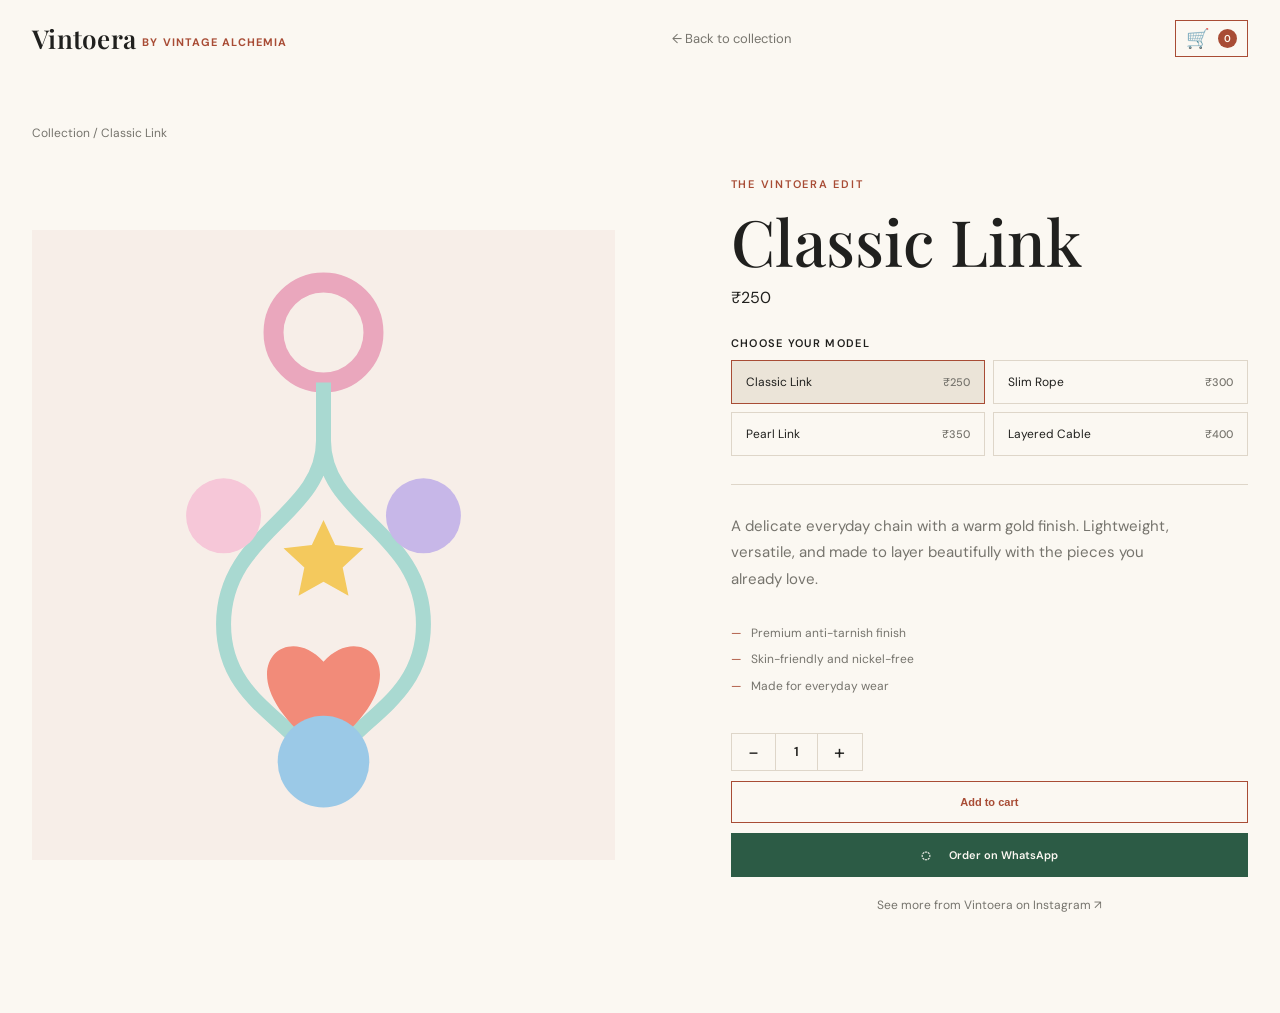
==== index.html @ 716dd0c2 "Create homepage" ====
<!DOCTYPE html>
<html lang="en">
<head>
	<meta charset="UTF-8">
	<meta name="viewport" content="width=device-width, initial-scale=1.0">
	<title>Vintoera | Product</title>
	<link rel="preconnect" href="https://fonts.googleapis.com">
	<link rel="preconnect" href="https://fonts.gstatic.com" crossorigin>
	<link href="https://fonts.googleapis.com/css2?family=DM+Sans:wght@400;500;600&family=Playfair+Display:wght@500;600&display=swap" rel="stylesheet">
	<link rel="stylesheet" href="style.css">
</head>
<body>
	<header class="site-header">
		<a class="brand" href="index.html" aria-label="Vintoera by Vintage Alchemia home">Vintoera <span>by Vintage Alchemia</span></a>
		<a class="back-link" href="index.html"><span aria-hidden="true">←</span> Back to collection</a>
		<button class="cart-button" id="product-cart-count" type="button" aria-label="Shopping cart" onclick="window.location.href='checkout.html'"><span class="cart-icon" aria-hidden="true">🛒</span><span class="cart-badge">0</span></button>
	</header>
	<main class="detail-page">
		<a class="breadcrumb" href="index.html">Collection / <span id="crumb-name">Anti-Tarnish Chain</span></a>
		<section class="product-detail">
			<div class="detail-image"><img id="product-image" src="" alt=""></div>
			<div class="detail-copy">
				<p class="eyebrow">The Vintoera edit</p>
				<h1 id="product-name">Anti-Tarnish Chain</h1>
				<p class="detail-price" id="product-price">₹250</p>
				<div class="variant-picker" id="model-variants" hidden>
					<p class="variant-label">Choose your model</p>
					<div class="variant-options" id="variant-options"></div>
				</div>
				<div class="rule"></div>
				<p id="product-description">A delicate everyday chain with a warm gold finish. Lightweight, versatile, and made to layer beautifully with the pieces you already love.</p>
				<ul class="details-list"><li>Premium anti-tarnish finish</li><li>Skin-friendly and nickel-free</li><li>Made for everyday wear</li></ul>
				<div class="quantity-picker" aria-label="Quantity">
					<button type="button" id="quantity-decrease" aria-label="Decrease quantity">−</button>
					<span id="quantity-value">1</span>
					<button type="button" id="quantity-increase" aria-label="Increase quantity">+</button>
				</div>
				<button class="button cart-add-detail" id="add-to-cart" type="button">Add to cart</button>
				<a class="button whatsapp-button" id="whatsapp-link" href="https://wa.me/917708564234" target="_blank" rel="noreferrer"><span aria-hidden="true">◌</span> Order on WhatsApp</a>
				<a class="instagram-link" href="https://www.instagram.com/vintoera?stkn=NDZ3bmsxb2o0eTZz" target="_blank" rel="noreferrer">See more from Vintoera on Instagram <span aria-hidden="true">↗</span></a>
			</div>
		</section>
	</main>
	<script>
		const products = {
			chain: { name: 'Anti-Tarnish Chain', price: '₹250', image: 'https://images.unsplash.com/photo-1611652022419-a9419f74343d?auto=format&fit=crop&w=1200&q=85', description: 'A delicate everyday chain with a warm gold finish. Lightweight, versatile, and made to layer beautifully with the pieces you already love.', variants: [{ name: 'Classic Link', price: '₹250', image: 'https://images.unsplash.com/photo-1611652022419-a9419f74343d?auto=format&fit=crop&w=1200&q=85' }, { name: 'Slim Rope', price: '₹300', image: 'https://images.unsplash.com/photo-1535632066927-ab7c9ab60908?auto=format&fit=crop&w=1200&q=85' }, { name: 'Pearl Link', price: '₹350', image: 'https://images.unsplash.com/photo-1599643478518-a784e5dc4c8f?auto=format&fit=crop&w=1200&q=85' }, { name: 'Layered Cable', price: '₹400', image: 'https://images.unsplash.com/photo-1523779917675-b6ed3a42a561?auto=format&fit=crop&w=1200&q=85' }] },
			chain: { name: 'Signature Chain Collection', price: '₹250', image: 'https://images.unsplash.com/photo-1611652022419-a9419f74343d?auto=format&fit=crop&w=1200&q=85', description: 'A delicate everyday chain with a warm gold finish. Lightweight, versatile, and made to layer beautifully with the pieces you already love.', variants: [{ name: 'Classic Link', price: '₹250', image: 'https://images.unsplash.com/photo-1611652022419-a9419f74343d?auto=format&fit=crop&w=1200&q=85' }, { name: 'Slim Rope', price: '₹300', image: 'https://images.unsplash.com/photo-1535632066927-ab7c9ab60908?auto=format&fit=crop&w=1200&q=85' }, { name: 'Pearl Link', price: '₹350', image: 'https://images.unsplash.com/photo-1599643478518-a784e5dc4c8f?auto=format&fit=crop&w=1200&q=85' }, { name: 'Layered Cable', price: '₹400', image: 'https://images.unsplash.com/photo-1523779917675-b6ed3a42a561?auto=format&fit=crop&w=1200&q=85' }] },
			'phone-charms': { name: 'Phone Charms', price: '₹119', image: 'PXL_20260913_131755451.PORTRAIT.ORIGINAL~2.jpg', description: 'Playful handmade phone charms with colourful beads and cheerful shapes. Choose the model that feels most like you.', variants: [
				{ name: 'Pastel Stars', price: '₹119', image: 'PXL_20260913_131755451.PORTRAIT.ORIGINAL~2.jpg' },
				{ name: 'Flower Garden', price: '₹119', image: 'PXL_20260913_131656839.PORTRAIT.ORIGINAL.jpg' },
				{ name: 'Rainbow Stars', price: '₹119', image: 'PXL_20260913_131606869.PORTRAIT.ORIGINAL.jpg' },
				{ name: 'Pink & Green Stars', price: '₹119', image: 'PXL_20260913_131501818.PORTRAIT.ORIGINAL.jpg' },
				{ name: 'Sweet Hearts', price: '₹119', image: 'PXL_20260913_131354137.PORTRAIT.ORIGINAL.jpg' },
				{ name: 'Colourful Flowers', price: '₹119', image: 'PXL_20260913_131244495.PORTRAIT.ORIGINAL.jpg' },
				{ name: 'Butterfly Garden', price: '₹119', image: 'PXL_20260913_131148173.PORTRAIT.ORIGINAL.jpg' },
				{ name: 'Lemon Hearts', price: '₹119', image: 'PXL_20260913_131035865.PORTRAIT.ORIGINAL.jpg' },
				{ name: 'Heart & Flower', price: '₹119', image: 'PXL_20260913_130949450.PORTRAIT.ORIGINAL.jpg' },
				{ name: 'Soft Blue Hearts', price: '₹119', image: 'PXL_20260913_130838216.jpg' }
			] },
			pearl: { name: 'Lunova Chain Collection', price: '₹250', image: 'Resin chains front image 2.jpg', description: 'A refined collection of preserved-flower resin chains designed to bring colour and character to everyday dressing.' },
			'resin-chain': { name: 'Earring Collection', price: '₹350', image: 'Earring collection image.jpg', description: 'A playful earring collection with colourful detail and a glossy finish, made for everyday styling.' },
			'resin-bracelet': { name: 'Lunova Bracelet Collection', price: '₹300', image: 'Resin bracelet front image.jpg', description: 'A lightweight handmade bracelet with a refined resin detail, designed to add a little colour to your everyday stack.' },
			'resin-keychain': { name: 'Keychain', price: '₹200', image: 'https://images.unsplash.com/photo-1581235720704-06d3acfcb36f?auto=format&fit=crop&w=1200&q=85', description: 'A cheerful handmade keychain to personalise your keys, bag, or gifting moments.' },
			'car-frame': { name: '3D Car Frame', price: '₹550', image: 'https://images.unsplash.com/photo-1504215680853-026ed2a45def?auto=format&fit=crop&w=1200&q=85', description: 'A personalised 3D car frame made to bring colour and character to your drive.' },
			'home-accessory': { name: 'Home Little Accessory', price: '₹250', image: 'https://images.unsplash.com/photo-1603006905003-be475563bc59?auto=format&fit=crop&w=1200&q=85', description: 'A small handmade accent for your home, designed to make everyday corners feel more personal.' },
			'boys-earrings': { name: "Men's Collection", price: '₹180', image: 'Men accessories front image.jpg', description: 'A considered men’s collection with clean, comfortable pieces for everyday styling.' },
			'bracelet-chain': { name: 'Hand charms', price: '₹300', image: 'Hand charm image.jpg', description: 'A versatile hand charm collection designed to add a playful detail to your everyday look.' }
		};
		const product = products[new URLSearchParams(window.location.search).get('product')] || products.chain;
		const productImage = document.getElementById('product-image');
		const fallbackImage = 'data:image/svg+xml,%3Csvg xmlns=%22http://www.w3.org/2000/svg%22 viewBox=%220 0 700 760%22%3E%3Crect width=%22700%22 height=%22760%22 fill=%22%23f7eee8%22/%3E%3Ccircle cx=%22350%22 cy=%22125%22 r=%2260%22 fill=%22none%22 stroke=%22%23eaa7bd%22 stroke-width=%2224%22/%3E%3Cpath d=%22M350 185v70c0 90-120 110-120 220s120 120 120 205M350 255c0 90 120 110 120 220s-120 120-120 205%22 fill=%22none%22 stroke=%22%23a9d9d1%22 stroke-width=%2218%22/%3E%3Ccircle cx=%22230%22 cy=%22345%22 r=%2245%22 fill=%22%23f6c7d8%22/%3E%3Ccircle cx=%22470%22 cy=%22345%22 r=%2245%22 fill=%22%23c7b7e8%22/%3E%3Cpath d=%22M350 350l14 30 34 4-25 23 7 34-30-17-30 17 7-34-25-23 34-4z%22 fill=%22%23f4c95d%22/%3E%3Cpath d=%22M350 520c-48-54-125 18 0 108 125-90 48-162 0-108z%22 fill=%22%23f28b79%22/%3E%3Ccircle cx=%22350%22 cy=%22640%22 r=%2255%22 fill=%22%239bc9e7%22/%3E%3C/svg%3E';
		productImage.addEventListener('error', () => {
			productImage.onerror = null;
			productImage.src = fallbackImage;
		});
		document.title = `Vintoera | ${product.name}`;
		document.getElementById('product-name').textContent = product.name;
		document.getElementById('crumb-name').textContent = product.name;
		document.getElementById('product-price').textContent = product.price;
		document.getElementById('product-description').textContent = product.description;
		document.getElementById('product-image').src = product.image;
		document.getElementById('product-image').alt = product.name;
		const variantPicker = document.getElementById('model-variants');
		const variantOptions = document.getElementById('variant-options');
		const whatsappLink = document.getElementById('whatsapp-link');
		const addToCartButton = document.getElementById('add-to-cart');
		const productCartCount = document.getElementById('product-cart-count').querySelector('.cart-badge');
		const getCartPieces = (items) => items.reduce((sum, item) => sum + (item.quantity || 1), 0);
		productCartCount.textContent = getCartPieces(JSON.parse(localStorage.getItem('vintoera-cart') || '[]'));
		let selectedVariant = null;
		let quantity = 1;
		const quantityValue = document.getElementById('quantity-value');
		document.getElementById('quantity-decrease').addEventListener('click', () => {
			quantity = Math.max(1, quantity - 1);
			quantityValue.textContent = quantity;
		});
		document.getElementById('quantity-increase').addEventListener('click', () => {
			quantity += 1;
			quantityValue.textContent = quantity;
		});
		addToCartButton.addEventListener('click', () => {
			const cartItems = JSON.parse(localStorage.getItem('vintoera-cart') || '[]');
			const itemName = selectedVariant ? selectedVariant.name : product.name;
			const itemPrice = selectedVariant ? selectedVariant.price : product.price;
			const existingItem = cartItems.find((item) => item.name === itemName && item.price === itemPrice);
			if (existingItem) existingItem.quantity = (existingItem.quantity || 1) + quantity;
			else cartItems.push({ name: itemName, price: itemPrice, quantity });
			localStorage.setItem('vintoera-cart', JSON.stringify(cartItems));
			productCartCount.textContent = getCartPieces(cartItems);
			window.location.href = 'checkout.html';
		});

		function updateOrderLink() {
			const orderName = selectedVariant ? `${product.name} - ${selectedVariant.name} (${selectedVariant.price})` : `${product.name} (${product.price})`;
			whatsappLink.href = `https://wa.me/917708564234?text=${encodeURIComponent(`Hi Vintoera, I would like to order the ${orderName}.`)}`;
		}

		if (product.variants) {
			variantPicker.hidden = false;
			product.variants.forEach((variant, index) => {
				const option = document.createElement('button');
				option.className = 'variant-option';
				option.type = 'button';
				option.innerHTML = `<span>${variant.name}</span><strong>${variant.price}</strong>`;
				option.addEventListener('click', () => {
					selectedVariant = variant;
					document.getElementById('product-name').textContent = variant.name;
					document.getElementById('crumb-name').textContent = variant.name;
					document.title = `Vintoera | ${variant.name}`;
					document.getElementById('product-price').textContent = variant.price;
					document.getElementById('product-image').src = variant.image;
					document.getElementById('product-image').alt = `${product.name} - ${variant.name}`;
					document.querySelectorAll('.variant-option').forEach((item) => item.classList.remove('selected'));
					option.classList.add('selected');
					updateOrderLink();
				});
				variantOptions.appendChild(option);
				if (index === 0) option.click();
			});
		} else {
			updateOrderLink();
		}
	</script>
</body>
</html>
---- style.css ----
:root {
    --ink: #20201e;
    --muted: #76746d;
    --paper: #fbf8f2;
    --sand: #eee6d8;
    --line: #ded6c9;
    --accent: #a84c35;
}

* { box-sizing: border-box; }
html { scroll-behavior: smooth; }
body { margin: 0; color: var(--ink); background: var(--paper); font-family: 'DM Sans', sans-serif; }
a { color: inherit; text-decoration: none; }
.site-header { width: min(1330px, calc(100% - 64px)); margin: auto; padding: 20px 0; display: flex; align-items: center; justify-content: space-between; }
.brand { color: var(--ink); font-family: 'Playfair Display', serif; font-size: 26px; font-weight: 600; letter-spacing: .01em; }
.brand span { color: var(--accent); font-family: 'DM Sans', sans-serif; font-size: .42em; font-weight: 700; letter-spacing: .1em; text-transform: uppercase; vertical-align: middle; }
.site-nav { display: flex; gap: 8px; align-items: center; color: var(--ink); font-size: 14px; font-weight: 600; }
.site-nav a { padding: 11px 14px; border: 1px solid transparent; transition: .2s ease; }
.site-nav a:hover { color: var(--accent); border-color: var(--accent); background: #fff8d9; }
.site-nav a:hover, .back-link:hover, .site-footer a:hover { color: var(--accent); }
.header-tools { display: flex; align-items: center; gap: 10px; }
.search-box { display: flex; align-items: center; gap: 6px; padding: 0 10px; border: 1px solid var(--line); background: rgba(255, 255, 255, .45); color: var(--muted); }
.search-box button { padding: 0; border: 0; color: inherit; background: transparent; font: inherit; font-size: 18px; line-height: 1; cursor: pointer; }
.search-box input { width: 90px; border: 0; outline: 0; color: var(--ink); background: transparent; font: inherit; font-size: 12px; }
.search-box input::placeholder { color: var(--muted); }
.cart-button, .add-cart { border: 1px solid var(--accent); color: var(--accent); background: transparent; font: inherit; cursor: pointer; }
.cart-button { display: inline-flex; align-items: center; gap: 8px; padding: 8px 10px; font-size: 12px; font-weight: 600; }
.cart-icon { font-size: 19px; line-height: 1; }
.cart-badge { display: inline-flex; min-width: 19px; height: 19px; padding: 0 5px; align-items: center; justify-content: center; border-radius: 50%; color: #fffaf1; background: var(--accent); font-size: 10px; }
.hero { min-height: 0; height: clamp(500px, 28vw, 540px); padding: 44px max(32px, calc((100% - 1330px) / 2)); position: relative; overflow: hidden; background: url('WhatsApp Image 2026-09-13 at 11.54.11 PM.jpeg') center center / cover no-repeat; }
.hero::after { content: ''; position: absolute; inset: 0; background: linear-gradient(90deg, rgba(251, 248, 242, .82) 0%, rgba(251, 248, 242, .5) 27%, rgba(251, 248, 242, .06) 52%, transparent 70%); pointer-events: none; }
.hero-content { position: relative; z-index: 1; width: min(650px, 49%); }
.eyebrow { margin: 0 0 18px; color: var(--accent); font-size: 11px; font-weight: 600; letter-spacing: .16em; text-transform: uppercase; }
h1, h2, h3, p { margin-top: 0; }
.hero h1 { max-width: none; margin-bottom: 20px; font-family: 'Playfair Display', serif; font-size: clamp(42px, 5vw, 66px); font-weight: 500; line-height: .98; letter-spacing: -.03em; }
.hero h1 em { white-space: nowrap; }
h1 em { color: var(--accent); font-weight: 500; }
.hero-copy { max-width: 560px; margin-bottom: 20px; color: #5f5b53; font-size: 13px; line-height: 1.5; }
.brand-message { max-width: 580px; margin-bottom: 22px; color: #b24e36; font-family: 'Playfair Display', serif; font-size: 17px; font-style: italic; line-height: 1.35; }
.button { display: inline-flex; align-items: center; justify-content: center; gap: 18px; padding: 14px 19px; border: 1px solid var(--ink); font-size: 11px; font-weight: 600; transition: .2s ease; }
.button-dark { color: var(--paper); background: var(--ink); }
.button-accent { color: #fffaf1; background: var(--accent); border-color: var(--accent); text-transform: uppercase; letter-spacing: .08em; }
.button:hover { transform: translateY(-2px); }
.hero-note { display: none; }
.dot { display: inline-block; width: 7px; height: 7px; margin-right: 8px; border-radius: 50%; background: var(--accent); }
.benefits { display: grid; grid-template-columns: repeat(5, 1fr); border-bottom: 1px solid var(--line); background: var(--paper); }
.benefits div { min-height: 68px; padding: 16px 12px; border-right: 1px solid var(--line); display: flex; align-items: center; justify-content: center; gap: 10px; color: #5f5b53; font-size: 11px; font-weight: 600; text-align: center; }
.benefits div:last-child { border-right: 0; }
.benefits span { color: var(--accent); font-size: 22px; font-weight: 400; }
.shop-section, .detail-page { width: min(1330px, calc(100% - 64px)); margin: auto; padding: 64px 0 100px; }
.section-heading { display: flex; align-items: end; justify-content: space-between; margin-bottom: 42px; }
h2 { max-width: 480px; margin-bottom: 0; font-family: 'Playfair Display', serif; font-size: clamp(34px, 4vw, 52px); font-weight: 500; line-height: 1.08; }
.section-heading h2 span { color: var(--accent); }
.section-count { margin: 0 0 4px; color: var(--muted); font-size: 12px; }
.product-grid { display: grid; grid-template-columns: repeat(4, 1fr); gap: 22px 16px; }
.product-image { overflow: hidden; background: var(--sand); aspect-ratio: 1 / 1.12; }
.product-image img, .detail-image img { width: 100%; height: 100%; display: block; object-fit: cover; transition: transform .5s ease; }
.product-card:hover .product-image img { transform: scale(1.04); }
.search-empty { margin: 30px 0 0; color: var(--muted); font-size: 14px; }
.product-info { display: grid; grid-template-columns: 1fr auto; gap: 7px; padding-top: 17px; }
.product-info h3 { margin: 0; font-size: 15px; font-weight: 500; }
.product-info p { margin: 0; color: var(--muted); font-size: 14px; }
.view-link { grid-column: 1 / -1; color: var(--accent); font-size: 11px; }
.add-cart { grid-column: 1 / -1; width: 100%; padding: 9px 10px; font-size: 11px; font-weight: 600; }
.product-grid .add-cart { display: none !important; }
.add-cart:hover, .cart-button:hover, .cart-add-detail:hover { color: #fffaf1; background: var(--accent); }
.cart-add-detail { width: 100%; margin-bottom: 10px; color: var(--accent); border-color: var(--accent); background: transparent; cursor: pointer; }
.quantity-picker { display: flex; width: 132px; margin-bottom: 10px; border: 1px solid var(--line); }
.quantity-picker button, .quantity-picker span { width: 44px; height: 36px; display: inline-flex; align-items: center; justify-content: center; border: 0; color: var(--ink); background: transparent; font: inherit; }
.quantity-picker button { font-size: 20px; cursor: pointer; }
.quantity-picker button:hover { color: var(--accent); background: #fff8d9; }
.quantity-picker span { border-right: 1px solid var(--line); border-left: 1px solid var(--line); font-size: 13px; font-weight: 600; }
.cart-row small { margin-left: 8px; color: var(--muted); font-size: 11px; }
.site-footer { padding: 34px max(32px, calc((100% - 1180px) / 2)); border-top: 1px solid var(--line); display: flex; align-items: center; justify-content: space-between; color: var(--muted); font-size: 12px; }
.site-footer p { margin: 0; }
.back-link { color: var(--muted); font-size: 13px; }
.detail-page { padding-top: 48px; }
.breadcrumb { display: block; margin-bottom: 36px; color: var(--muted); font-size: 12px; }
.product-detail { display: grid; grid-template-columns: minmax(0, 1.06fr) minmax(330px, .94fr); gap: clamp(48px, 9vw, 130px); align-items: center; }
.detail-image { background: var(--sand); aspect-ratio: 1 / 1.08; overflow: hidden; }
.detail-copy h1 { max-width: 450px; margin-bottom: 14px; font-family: 'Playfair Display', serif; font-size: clamp(42px, 5vw, 66px); font-weight: 500; line-height: 1; }
.detail-price { font-size: 16px; }
.variant-picker { margin: 28px 0 24px; }
.variant-label { margin-bottom: 10px; font-size: 11px; font-weight: 600; letter-spacing: .12em; text-transform: uppercase; }
.variant-options { display: grid; grid-template-columns: repeat(2, minmax(0, 1fr)); gap: 8px; }
.variant-option { padding: 13px 14px; border: 1px solid var(--line); color: var(--ink); background: transparent; display: flex; align-items: center; justify-content: space-between; gap: 10px; font: inherit; font-size: 12px; text-align: left; cursor: pointer; }
.variant-option strong { color: var(--muted); font-size: 11px; font-weight: 500; }
.variant-option:hover, .variant-option.selected { border-color: var(--accent); }
.variant-option.selected { background: #ebe4d8; }
.rule { width: 100%; height: 1px; margin: 28px 0; background: var(--line); }
.detail-copy > #product-description { max-width: 440px; color: var(--muted); font-size: 15px; line-height: 1.75; }
.details-list { padding: 0; margin: 28px 0 34px; list-style: none; color: var(--muted); font-size: 12px; line-height: 2.2; }
.details-list li::before { content: '—'; margin-right: 10px; color: var(--accent); }
.whatsapp-button { width: 100%; color: var(--paper); background: #2c5b45; border-color: #2c5b45; }
.instagram-link { display: block; margin-top: 20px; color: var(--muted); font-size: 12px; text-align: center; }
.instagram-link:hover { color: var(--accent); }
.checkout-page { width: min(1100px, calc(100% - 64px)); margin: auto; padding: 70px 0 110px; }
.checkout-page h1 { margin: 0 0 42px; font-family: 'Playfair Display', serif; font-size: clamp(42px, 6vw, 70px); font-weight: 500; line-height: 1; }
.checkout-layout { display: grid; grid-template-columns: minmax(0, 1.2fr) minmax(280px, .8fr); gap: 60px; align-items: start; }
.cart-summary, .checkout-card { padding: 28px; border: 1px solid var(--line); background: rgba(255, 255, 255, .36); }
.checkout-heading { display: flex; align-items: baseline; justify-content: space-between; gap: 20px; border-bottom: 1px solid var(--line); }
.checkout-heading h2, .checkout-card h2 { font-size: 28px; }
.checkout-heading span { color: var(--muted); font-size: 12px; }
.cart-row, .cart-total { display: flex; align-items: center; justify-content: space-between; gap: 20px; padding: 17px 0; border-bottom: 1px solid var(--line); font-size: 14px; }
.cart-row span { flex: 1; }
.cart-row strong, .cart-total strong { color: var(--accent); font-weight: 600; }
.remove-cart { padding: 5px 8px; border: 1px solid var(--line); color: var(--muted); background: transparent; font: inherit; font-size: 11px; cursor: pointer; }
.remove-cart:hover { border-color: var(--accent); color: var(--accent); }
.cart-total { border-bottom: 0; font-size: 16px; }
.empty-cart { margin: 24px 0; color: var(--muted); font-size: 14px; }
.checkout-card p { color: var(--muted); font-size: 14px; line-height: 1.7; }
.checkout-card .button { margin-top: 18px; }
.continue-shopping { margin-top: 18px; color: var(--accent); border-color: var(--accent); }

@media (max-width: 720px) {
    .site-header, .shop-section, .detail-page { width: min(100% - 40px, 540px); }
    .site-header { padding: 18px 0; flex-wrap: wrap; gap: 10px; }
    .site-nav { gap: 0; font-size: 10px; }
    .site-nav a { padding: 8px 6px; }
    .site-nav a:nth-child(2), .site-nav a:nth-child(3) { display: none; }
    .header-tools { order: 3; width: 100%; }
    .search-box { flex: 1; }
    .search-box input { width: 100%; }
    .hero { min-height: 610px; padding: 76px 20px 80px; background-position: 64% center; }
    .hero::after { background: linear-gradient(180deg, rgba(244, 236, 222, .98) 0%, rgba(244, 236, 222, .88) 48%, rgba(244, 236, 222, .14) 100%); }
    .hero-content { width: min(100%, 420px); }
    .hero h1 { font-size: clamp(46px, 14vw, 68px); }
    .benefits { grid-template-columns: repeat(2, 1fr); }
    .benefits div { min-height: 60px; font-size: 10px; }
    .benefits div:last-child { grid-column: 1 / -1; border-top: 1px solid var(--line); }
    .shop-section, .detail-page { padding: 70px 0 80px; }
    .section-heading { align-items: start; gap: 24px; flex-direction: column; margin-bottom: 30px; }
    .product-grid { grid-template-columns: repeat(2, 1fr); gap: 30px 14px; }
    .product-image { aspect-ratio: 1 / 1; }
    .site-footer { padding: 28px 20px; align-items: flex-start; flex-direction: column; gap: 14px; }
    .site-footer p { display: none; }
    .checkout-page { width: min(100% - 40px, 540px); padding: 52px 0 80px; }
    .checkout-layout { grid-template-columns: 1fr; gap: 24px; }
    .product-detail { grid-template-columns: 1fr; gap: 46px; }
    .detail-image { aspect-ratio: 1 / 1.05; }
    .detail-copy h1 { font-size: 50px; }
}

@media (max-width: 430px) {
    .brand { font-size: 24px; }
    .brand span { font-size: .36em; }
    .site-nav a { padding: 8px 4px; }
    .product-grid { grid-template-columns: 1fr; }
}
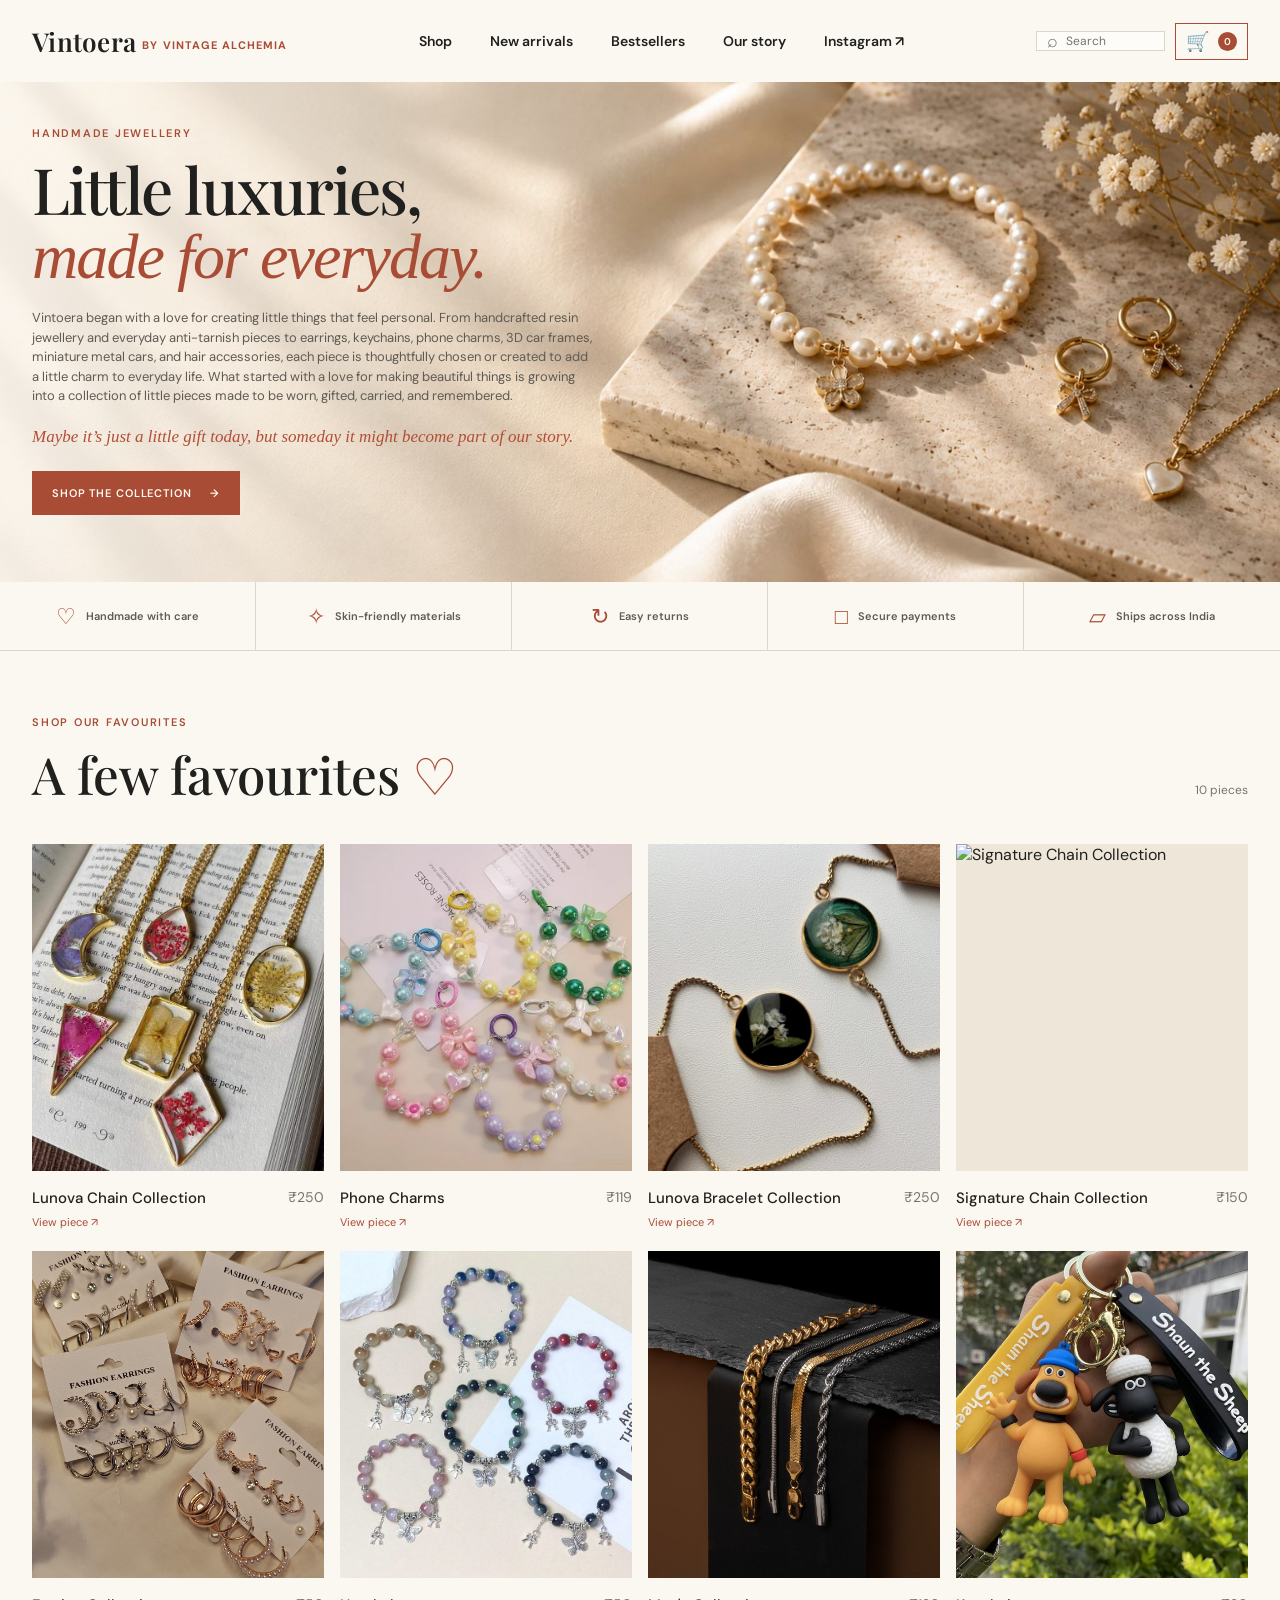
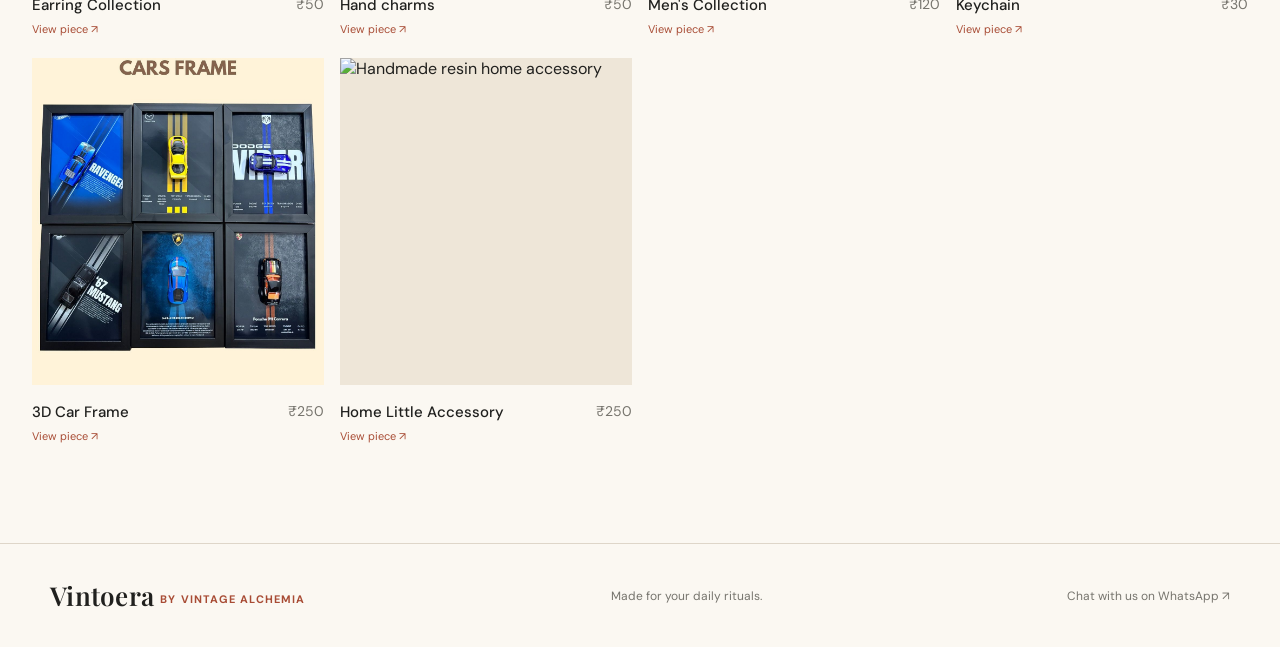
==== commit 9c6e885b: "Create homepage Updated the index.html file to include a new meta description and improved the struc" ====
--- a/index.html
+++ b/index.html
@@ -1,145 +1,131 @@
 <!DOCTYPE html>
 <html lang="en">
 <head>
-	<meta charset="UTF-8">
-	<meta name="viewport" content="width=device-width, initial-scale=1.0">
-	<title>Vintoera | Product</title>
-	<link rel="preconnect" href="https://fonts.googleapis.com">
-	<link rel="preconnect" href="https://fonts.gstatic.com" crossorigin>
-	<link href="https://fonts.googleapis.com/css2?family=DM+Sans:wght@400;500;600&family=Playfair+Display:wght@500;600&display=swap" rel="stylesheet">
-	<link rel="stylesheet" href="style.css">
+    <meta charset="UTF-8">
+    <meta name="viewport" content="width=device-width, initial-scale=1.0">
+    <meta name="description" content="Vintoera creates handmade resin art jewellery, 3D car frames, keychains, home accessories, earrings, bracelets, chains, and thoughtful gifts.">
+    <title>Vintoera | Handmade jewellery and accessories</title>
+    <link rel="preconnect" href="https://fonts.googleapis.com">
+    <link rel="preconnect" href="https://fonts.gstatic.com" crossorigin>
+    <link href="https://fonts.googleapis.com/css2?family=DM+Sans:wght@400;500;600&family=Playfair+Display:wght@500;600&display=swap" rel="stylesheet">
+    <link rel="stylesheet" href="style.css">
 </head>
 <body>
-	<header class="site-header">
-		<a class="brand" href="index.html" aria-label="Vintoera by Vintage Alchemia home">Vintoera <span>by Vintage Alchemia</span></a>
-		<a class="back-link" href="index.html"><span aria-hidden="true">←</span> Back to collection</a>
-		<button class="cart-button" id="product-cart-count" type="button" aria-label="Shopping cart" onclick="window.location.href='checkout.html'"><span class="cart-icon" aria-hidden="true">🛒</span><span class="cart-badge">0</span></button>
-	</header>
-	<main class="detail-page">
-		<a class="breadcrumb" href="index.html">Collection / <span id="crumb-name">Anti-Tarnish Chain</span></a>
-		<section class="product-detail">
-			<div class="detail-image"><img id="product-image" src="" alt=""></div>
-			<div class="detail-copy">
-				<p class="eyebrow">The Vintoera edit</p>
-				<h1 id="product-name">Anti-Tarnish Chain</h1>
-				<p class="detail-price" id="product-price">₹250</p>
-				<div class="variant-picker" id="model-variants" hidden>
-					<p class="variant-label">Choose your model</p>
-					<div class="variant-options" id="variant-options"></div>
-				</div>
-				<div class="rule"></div>
-				<p id="product-description">A delicate everyday chain with a warm gold finish. Lightweight, versatile, and made to layer beautifully with the pieces you already love.</p>
-				<ul class="details-list"><li>Premium anti-tarnish finish</li><li>Skin-friendly and nickel-free</li><li>Made for everyday wear</li></ul>
-				<div class="quantity-picker" aria-label="Quantity">
-					<button type="button" id="quantity-decrease" aria-label="Decrease quantity">−</button>
-					<span id="quantity-value">1</span>
-					<button type="button" id="quantity-increase" aria-label="Increase quantity">+</button>
-				</div>
-				<button class="button cart-add-detail" id="add-to-cart" type="button">Add to cart</button>
-				<a class="button whatsapp-button" id="whatsapp-link" href="https://wa.me/917708564234" target="_blank" rel="noreferrer"><span aria-hidden="true">◌</span> Order on WhatsApp</a>
-				<a class="instagram-link" href="https://www.instagram.com/vintoera?stkn=NDZ3bmsxb2o0eTZz" target="_blank" rel="noreferrer">See more from Vintoera on Instagram <span aria-hidden="true">↗</span></a>
-			</div>
-		</section>
-	</main>
-	<script>
-		const products = {
-			chain: { name: 'Anti-Tarnish Chain', price: '₹250', image: 'https://images.unsplash.com/photo-1611652022419-a9419f74343d?auto=format&fit=crop&w=1200&q=85', description: 'A delicate everyday chain with a warm gold finish. Lightweight, versatile, and made to layer beautifully with the pieces you already love.', variants: [{ name: 'Classic Link', price: '₹250', image: 'https://images.unsplash.com/photo-1611652022419-a9419f74343d?auto=format&fit=crop&w=1200&q=85' }, { name: 'Slim Rope', price: '₹300', image: 'https://images.unsplash.com/photo-1535632066927-ab7c9ab60908?auto=format&fit=crop&w=1200&q=85' }, { name: 'Pearl Link', price: '₹350', image: 'https://images.unsplash.com/photo-1599643478518-a784e5dc4c8f?auto=format&fit=crop&w=1200&q=85' }, { name: 'Layered Cable', price: '₹400', image: 'https://images.unsplash.com/photo-1523779917675-b6ed3a42a561?auto=format&fit=crop&w=1200&q=85' }] },
-			chain: { name: 'Signature Chain Collection', price: '₹250', image: 'https://images.unsplash.com/photo-1611652022419-a9419f74343d?auto=format&fit=crop&w=1200&q=85', description: 'A delicate everyday chain with a warm gold finish. Lightweight, versatile, and made to layer beautifully with the pieces you already love.', variants: [{ name: 'Classic Link', price: '₹250', image: 'https://images.unsplash.com/photo-1611652022419-a9419f74343d?auto=format&fit=crop&w=1200&q=85' }, { name: 'Slim Rope', price: '₹300', image: 'https://images.unsplash.com/photo-1535632066927-ab7c9ab60908?auto=format&fit=crop&w=1200&q=85' }, { name: 'Pearl Link', price: '₹350', image: 'https://images.unsplash.com/photo-1599643478518-a784e5dc4c8f?auto=format&fit=crop&w=1200&q=85' }, { name: 'Layered Cable', price: '₹400', image: 'https://images.unsplash.com/photo-1523779917675-b6ed3a42a561?auto=format&fit=crop&w=1200&q=85' }] },
-			'phone-charms': { name: 'Phone Charms', price: '₹119', image: 'PXL_20260913_131755451.PORTRAIT.ORIGINAL~2.jpg', description: 'Playful handmade phone charms with colourful beads and cheerful shapes. Choose the model that feels most like you.', variants: [
-				{ name: 'Pastel Stars', price: '₹119', image: 'PXL_20260913_131755451.PORTRAIT.ORIGINAL~2.jpg' },
-				{ name: 'Flower Garden', price: '₹119', image: 'PXL_20260913_131656839.PORTRAIT.ORIGINAL.jpg' },
-				{ name: 'Rainbow Stars', price: '₹119', image: 'PXL_20260913_131606869.PORTRAIT.ORIGINAL.jpg' },
-				{ name: 'Pink & Green Stars', price: '₹119', image: 'PXL_20260913_131501818.PORTRAIT.ORIGINAL.jpg' },
-				{ name: 'Sweet Hearts', price: '₹119', image: 'PXL_20260913_131354137.PORTRAIT.ORIGINAL.jpg' },
-				{ name: 'Colourful Flowers', price: '₹119', image: 'PXL_20260913_131244495.PORTRAIT.ORIGINAL.jpg' },
-				{ name: 'Butterfly Garden', price: '₹119', image: 'PXL_20260913_131148173.PORTRAIT.ORIGINAL.jpg' },
-				{ name: 'Lemon Hearts', price: '₹119', image: 'PXL_20260913_131035865.PORTRAIT.ORIGINAL.jpg' },
-				{ name: 'Heart & Flower', price: '₹119', image: 'PXL_20260913_130949450.PORTRAIT.ORIGINAL.jpg' },
-				{ name: 'Soft Blue Hearts', price: '₹119', image: 'PXL_20260913_130838216.jpg' }
-			] },
-			pearl: { name: 'Lunova Chain Collection', price: '₹250', image: 'Resin chains front image 2.jpg', description: 'A refined collection of preserved-flower resin chains designed to bring colour and character to everyday dressing.' },
-			'resin-chain': { name: 'Earring Collection', price: '₹350', image: 'Earring collection image.jpg', description: 'A playful earring collection with colourful detail and a glossy finish, made for everyday styling.' },
-			'resin-bracelet': { name: 'Lunova Bracelet Collection', price: '₹300', image: 'Resin bracelet front image.jpg', description: 'A lightweight handmade bracelet with a refined resin detail, designed to add a little colour to your everyday stack.' },
-			'resin-keychain': { name: 'Keychain', price: '₹200', image: 'https://images.unsplash.com/photo-1581235720704-06d3acfcb36f?auto=format&fit=crop&w=1200&q=85', description: 'A cheerful handmade keychain to personalise your keys, bag, or gifting moments.' },
-			'car-frame': { name: '3D Car Frame', price: '₹550', image: 'https://images.unsplash.com/photo-1504215680853-026ed2a45def?auto=format&fit=crop&w=1200&q=85', description: 'A personalised 3D car frame made to bring colour and character to your drive.' },
-			'home-accessory': { name: 'Home Little Accessory', price: '₹250', image: 'https://images.unsplash.com/photo-1603006905003-be475563bc59?auto=format&fit=crop&w=1200&q=85', description: 'A small handmade accent for your home, designed to make everyday corners feel more personal.' },
-			'boys-earrings': { name: "Men's Collection", price: '₹180', image: 'Men accessories front image.jpg', description: 'A considered men’s collection with clean, comfortable pieces for everyday styling.' },
-			'bracelet-chain': { name: 'Hand charms', price: '₹300', image: 'Hand charm image.jpg', description: 'A versatile hand charm collection designed to add a playful detail to your everyday look.' }
-		};
-		const product = products[new URLSearchParams(window.location.search).get('product')] || products.chain;
-		const productImage = document.getElementById('product-image');
-		const fallbackImage = 'data:image/svg+xml,%3Csvg xmlns=%22http://www.w3.org/2000/svg%22 viewBox=%220 0 700 760%22%3E%3Crect width=%22700%22 height=%22760%22 fill=%22%23f7eee8%22/%3E%3Ccircle cx=%22350%22 cy=%22125%22 r=%2260%22 fill=%22none%22 stroke=%22%23eaa7bd%22 stroke-width=%2224%22/%3E%3Cpath d=%22M350 185v70c0 90-120 110-120 220s120 120 120 205M350 255c0 90 120 110 120 220s-120 120-120 205%22 fill=%22none%22 stroke=%22%23a9d9d1%22 stroke-width=%2218%22/%3E%3Ccircle cx=%22230%22 cy=%22345%22 r=%2245%22 fill=%22%23f6c7d8%22/%3E%3Ccircle cx=%22470%22 cy=%22345%22 r=%2245%22 fill=%22%23c7b7e8%22/%3E%3Cpath d=%22M350 350l14 30 34 4-25 23 7 34-30-17-30 17 7-34-25-23 34-4z%22 fill=%22%23f4c95d%22/%3E%3Cpath d=%22M350 520c-48-54-125 18 0 108 125-90 48-162 0-108z%22 fill=%22%23f28b79%22/%3E%3Ccircle cx=%22350%22 cy=%22640%22 r=%2255%22 fill=%22%239bc9e7%22/%3E%3C/svg%3E';
-		productImage.addEventListener('error', () => {
-			productImage.onerror = null;
-			productImage.src = fallbackImage;
-		});
-		document.title = `Vintoera | ${product.name}`;
-		document.getElementById('product-name').textContent = product.name;
-		document.getElementById('crumb-name').textContent = product.name;
-		document.getElementById('product-price').textContent = product.price;
-		document.getElementById('product-description').textContent = product.description;
-		document.getElementById('product-image').src = product.image;
-		document.getElementById('product-image').alt = product.name;
-		const variantPicker = document.getElementById('model-variants');
-		const variantOptions = document.getElementById('variant-options');
-		const whatsappLink = document.getElementById('whatsapp-link');
-		const addToCartButton = document.getElementById('add-to-cart');
-		const productCartCount = document.getElementById('product-cart-count').querySelector('.cart-badge');
-		const getCartPieces = (items) => items.reduce((sum, item) => sum + (item.quantity || 1), 0);
-		productCartCount.textContent = getCartPieces(JSON.parse(localStorage.getItem('vintoera-cart') || '[]'));
-		let selectedVariant = null;
-		let quantity = 1;
-		const quantityValue = document.getElementById('quantity-value');
-		document.getElementById('quantity-decrease').addEventListener('click', () => {
-			quantity = Math.max(1, quantity - 1);
-			quantityValue.textContent = quantity;
-		});
-		document.getElementById('quantity-increase').addEventListener('click', () => {
-			quantity += 1;
-			quantityValue.textContent = quantity;
-		});
-		addToCartButton.addEventListener('click', () => {
-			const cartItems = JSON.parse(localStorage.getItem('vintoera-cart') || '[]');
-			const itemName = selectedVariant ? selectedVariant.name : product.name;
-			const itemPrice = selectedVariant ? selectedVariant.price : product.price;
-			const existingItem = cartItems.find((item) => item.name === itemName && item.price === itemPrice);
-			if (existingItem) existingItem.quantity = (existingItem.quantity || 1) + quantity;
-			else cartItems.push({ name: itemName, price: itemPrice, quantity });
-			localStorage.setItem('vintoera-cart', JSON.stringify(cartItems));
-			productCartCount.textContent = getCartPieces(cartItems);
-			window.location.href = 'checkout.html';
-		});
+    <header class="site-header">
+        <a class="brand" href="index.html" aria-label="Vintoera by Vintage Alchemia home">Vintoera <span>by Vintage Alchemia</span></a>
+        <nav class="site-nav" aria-label="Main navigation">
+            <a href="#shop">Shop</a>
+            <a href="#shop">New arrivals</a>
+            <a href="#shop">Bestsellers</a>
+            <a href="#about">Our story</a>
+            <a href="https://www.instagram.com/vintoera?stkn=NDZ3bmsxb2o0eTZz" target="_blank" rel="noreferrer">Instagram <span aria-hidden="true">↗</span></a>
+        </nav>
+        <div class="header-tools">
+            <form class="search-box" id="product-search-form" role="search">
+                <button type="submit" aria-label="Search products">⌕</button>
+                <input id="product-search" type="search" placeholder="Search" aria-label="Search products">
+            </form>
+            <button class="cart-button" type="button" aria-label="Shopping cart" onclick="window.location.href='checkout.html'"><span class="cart-icon" aria-hidden="true">🛒</span><span class="cart-badge" id="cart-count">0</span></button>
+        </div>
+    </header>
+    <main>
+        <section class="hero" id="about">
+            <div class="hero-content">
+                <p class="eyebrow">Handmade jewellery</p>
+                <h1>Little luxuries,<br><em>made for everyday.</em></h1>
+                <p class="hero-copy">Vintoera began with a love for creating little things that feel personal. From handcrafted resin jewellery and everyday anti-tarnish pieces to earrings, keychains, phone charms, 3D car frames, miniature metal cars, and hair accessories, each piece is thoughtfully chosen or created to add a little charm to everyday life. What started with a love for making beautiful things is growing into a collection of little pieces made to be worn, gifted, carried, and remembered.</p>
+                <p class="brand-message">Maybe it’s just a little gift today, but someday it might become part of our story.</p>
+                <a class="button button-accent" href="#shop">Shop the collection <span aria-hidden="true">→</span></a>
+            </div>
+            <p class="search-empty" id="search-empty" hidden>No products match your search.</p>
+        </section>
+        <section class="benefits" aria-label="Vintoera benefits">
+            <div><span aria-hidden="true">♡</span> Handmade with care</div>
+            <div><span aria-hidden="true">✧</span> Skin-friendly materials</div>
+            <div><span aria-hidden="true">↻</span> Easy returns</div>
+            <div><span aria-hidden="true">□</span> Secure payments</div>
+            <div><span aria-hidden="true">▱</span> Ships across India</div>
+        </section>
+        <section class="shop-section" id="shop">
+            <div class="section-heading">
+                <div><p class="eyebrow">Shop our favourites</p><h2>A few favourites <span aria-hidden="true">♡</span></h2></div>
+                <p class="section-count">10 pieces</p>
+            </div>
+            <div class="product-grid">
+                <a class="product-card" href="product.html?product=pearl">
+                    <div class="product-image"><img src="Resin chains front image 2.jpg" alt="Lunova Chain Collection"></div>
+                    <div class="product-info"><h3>Lunova Chain Collection</h3><p>₹250</p><span class="view-link">View piece <span aria-hidden="true">↗</span></span></div>
+                </a>
+                <a class="product-card" href="product.html?product=phone-charms">
+                    <div class="product-image"><img src="Phone charms front image final.jpg" alt="Colourful handmade phone charms"></div>
+                    <div class="product-info"><h3>Phone Charms</h3><p>₹119</p><span class="view-link">View piece <span aria-hidden="true">↗</span></span></div>
+                </a>
+                <a class="product-card" href="product.html?product=resin-bracelet">
+                    <div class="product-image"><img src="Resin bracelet front image.jpg" alt="Lunova Bracelet Collection"></div>
+                    <div class="product-info"><h3>Lunova Bracelet Collection</h3><p>₹250</p><span class="view-link">View piece <span aria-hidden="true">↗</span></span></div>
+                </a>
+                    <a class="product-card" href="product.html?product=chain">
+                        <div class="product-image"><img src="https://images.unsplash.com/photo-1611652022419-a9419f74343d?auto=format&fit=crop&w=900&q=85" alt="Signature Chain Collection"></div>
+                        <div class="product-info"><h3>Signature Chain Collection</h3><p>₹150</p><span class="view-link">View piece <span aria-hidden="true">↗</span></span></div>
+                    </a>
+                    <a class="product-card" href="product.html?product=resin-chain">
+                        <div class="product-image"><img src="Earring collection image.jpg" alt="Earring Collection"></div>
+                        <div class="product-info"><h3>Earring Collection</h3><p>₹50</p><span class="view-link">View piece <span aria-hidden="true">↗</span></span></div>
+                    </a>
+                    <a class="product-card" href="product.html?product=bracelet-chain">
+                        <div class="product-image"><img src="Hand charm image.jpg" alt="Hand charms"></div>
+                        <div class="product-info"><h3>Hand charms</h3><p>₹50</p><span class="view-link">View piece <span aria-hidden="true">↗</span></span></div>
+                    </a>
+                    <a class="product-card" href="product.html?product=boys-earrings">
+                        <div class="product-image"><img src="Men accessories front image.jpg" alt="Men's Collection"></div>
+                        <div class="product-info"><h3>Men's Collection</h3><p>₹120</p><span class="view-link">View piece <span aria-hidden="true">↗</span></span></div>
+                    </a>
+                <a class="product-card" href="product.html?product=resin-keychain">
+                    <div class="product-image"><img src="Keychain front image 2.jpg" alt="Handmade keychain"></div>
+                    <div class="product-info"><h3>Keychain</h3><p>₹30</p><span class="view-link">View piece <span aria-hidden="true">↗</span></span></div>
+                </a>
+                <a class="product-card" href="product.html?product=car-frame">
+                    <div class="product-image"><img src="Car frames front image.jpg" alt="Decorative 3D car frames"></div>
+                    <div class="product-info"><h3>3D Car Frame</h3><p>₹250</p><span class="view-link">View piece <span aria-hidden="true">↗</span></span></div>
+                </a>
+                <a class="product-card" href="product.html?product=home-accessory">
+                    <div class="product-image"><img src="https://images.unsplash.com/photo-1603006905003-be475563bc59?auto=format&fit=crop&w=900&q=85" alt="Handmade resin home accessory"></div>
+                    <div class="product-info"><h3>Home Little Accessory</h3><p>₹250</p><span class="view-link">View piece <span aria-hidden="true">↗</span></span></div>
+                </a>
+            </div>
+        </section>
+    </main>
+    <footer class="site-footer">
+        <a class="brand" href="index.html">Vintoera <span>by Vintage Alchemia</span></a>
+        <p>Made for your daily rituals.</p>
+        <a href="https://wa.me/917708564234" target="_blank" rel="noreferrer">Chat with us on WhatsApp <span aria-hidden="true">↗</span></a>
+    </footer>
+    <script>
+        const searchInput = document.getElementById('product-search');
+        const searchForm = document.getElementById('product-search-form');
+        const searchEmpty = document.getElementById('search-empty');
+        const cartCount = document.getElementById('cart-count');
+        const cartItems = JSON.parse(localStorage.getItem('vintoera-cart') || '[]');
+        cartCount.textContent = cartItems.reduce((sum, item) => sum + (item.quantity || 1), 0);
 
-		function updateOrderLink() {
-			const orderName = selectedVariant ? `${product.name} - ${selectedVariant.name} (${selectedVariant.price})` : `${product.name} (${product.price})`;
-			whatsappLink.href = `https://wa.me/917708564234?text=${encodeURIComponent(`Hi Vintoera, I would like to order the ${orderName}.`)}`;
-		}
+        function filterProducts() {
+            const query = searchInput.value.trim().toLowerCase();
+            let visibleProducts = 0;
+            document.querySelectorAll('.product-card').forEach((card) => {
+                const productText = `${card.querySelector('h3').textContent} ${card.querySelector('img').alt}`.toLowerCase();
+                const matches = !query || productText.includes(query);
+                card.hidden = !matches;
+                if (matches) visibleProducts += 1;
+            });
+            searchEmpty.hidden = visibleProducts > 0;
+        }
 
-		if (product.variants) {
-			variantPicker.hidden = false;
-			product.variants.forEach((variant, index) => {
-				const option = document.createElement('button');
-				option.className = 'variant-option';
-				option.type = 'button';
-				option.innerHTML = `<span>${variant.name}</span><strong>${variant.price}</strong>`;
-				option.addEventListener('click', () => {
-					selectedVariant = variant;
-					document.getElementById('product-name').textContent = variant.name;
-					document.getElementById('crumb-name').textContent = variant.name;
-					document.title = `Vintoera | ${variant.name}`;
-					document.getElementById('product-price').textContent = variant.price;
-					document.getElementById('product-image').src = variant.image;
-					document.getElementById('product-image').alt = `${product.name} - ${variant.name}`;
-					document.querySelectorAll('.variant-option').forEach((item) => item.classList.remove('selected'));
-					option.classList.add('selected');
-					updateOrderLink();
-				});
-				variantOptions.appendChild(option);
-				if (index === 0) option.click();
-			});
-		} else {
-			updateOrderLink();
-		}
-	</script>
+        searchInput.addEventListener('input', filterProducts);
+        searchForm.addEventListener('submit', (event) => {
+            event.preventDefault();
+            filterProducts();
+            document.getElementById('shop').scrollIntoView({ behavior: 'smooth' });
+        });
+    </script>
 </body>
 </html>
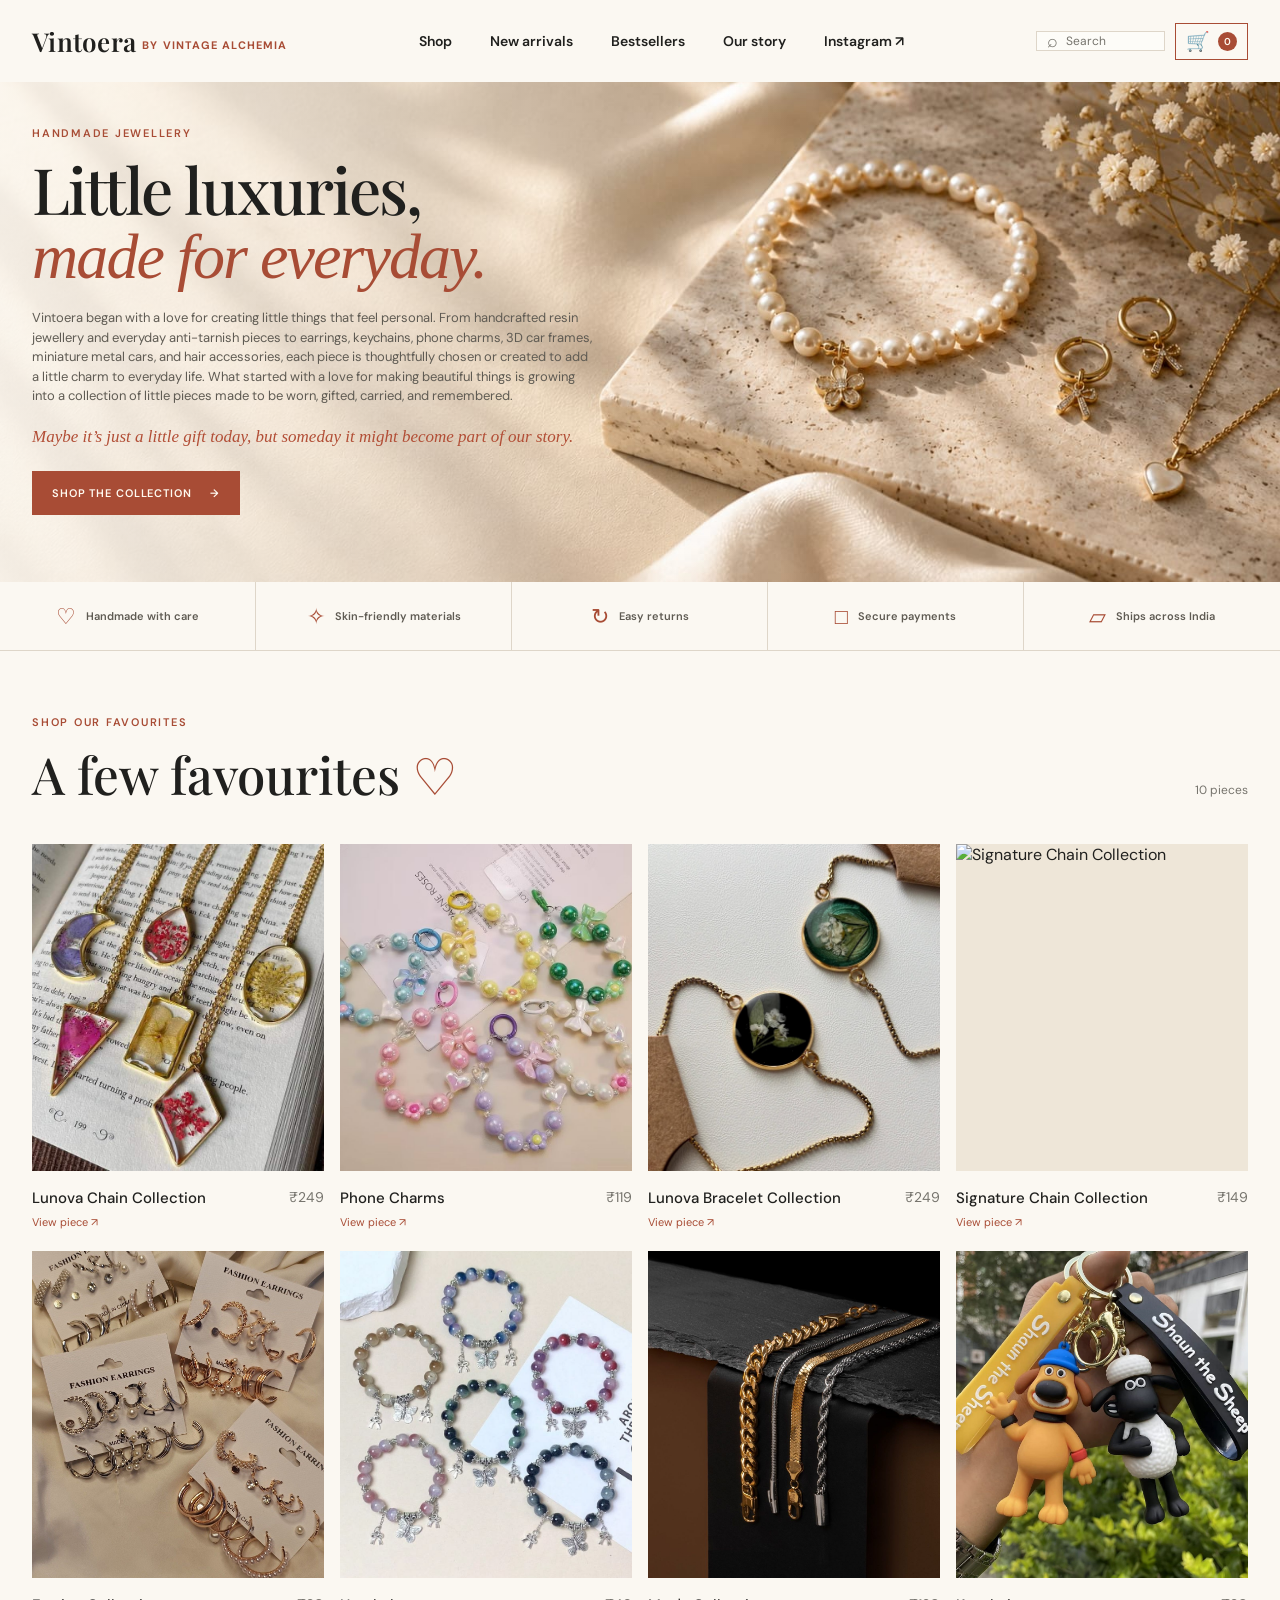
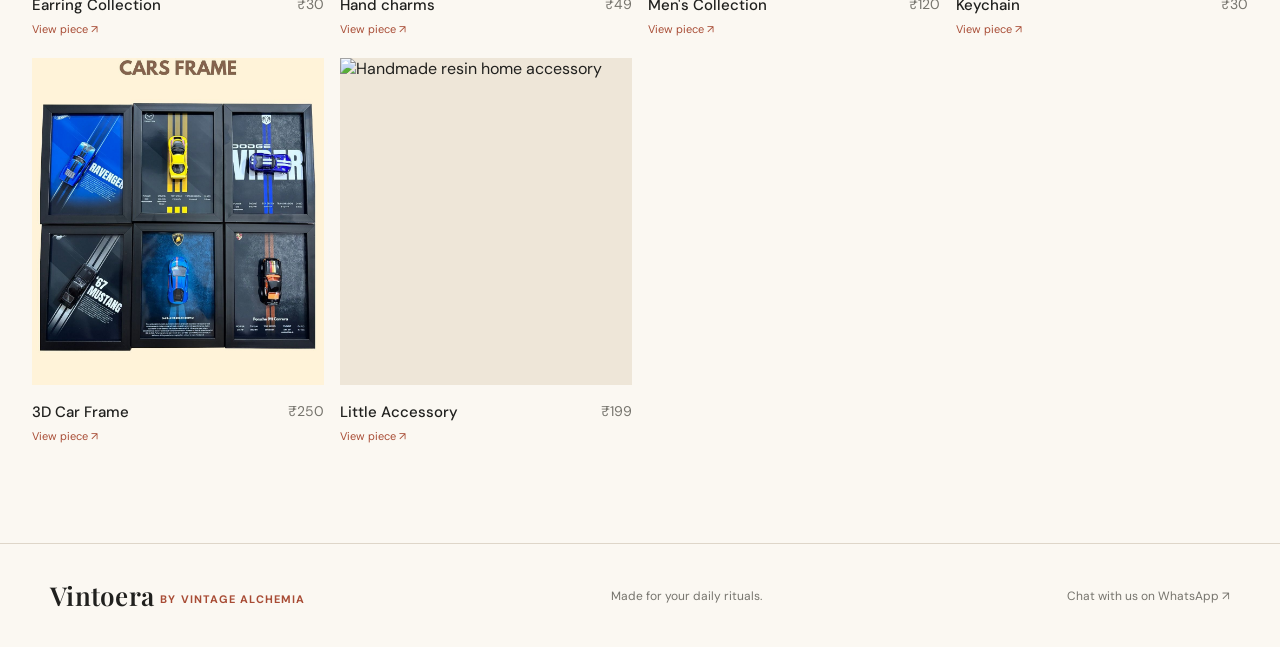
==== commit 5b244794: "C--Users-demurugan-OneDrive---Gigamon-Inc-Desktop-Vintoera" ====
--- a/index.html
+++ b/index.html
@@ -1,131 +1,131 @@
-<!DOCTYPE html>
-<html lang="en">
-<head>
-    <meta charset="UTF-8">
-    <meta name="viewport" content="width=device-width, initial-scale=1.0">
-    <meta name="description" content="Vintoera creates handmade resin art jewellery, 3D car frames, keychains, home accessories, earrings, bracelets, chains, and thoughtful gifts.">
-    <title>Vintoera | Handmade jewellery and accessories</title>
-    <link rel="preconnect" href="https://fonts.googleapis.com">
-    <link rel="preconnect" href="https://fonts.gstatic.com" crossorigin>
-    <link href="https://fonts.googleapis.com/css2?family=DM+Sans:wght@400;500;600&family=Playfair+Display:wght@500;600&display=swap" rel="stylesheet">
-    <link rel="stylesheet" href="style.css">
-</head>
-<body>
-    <header class="site-header">
-        <a class="brand" href="index.html" aria-label="Vintoera by Vintage Alchemia home">Vintoera <span>by Vintage Alchemia</span></a>
-        <nav class="site-nav" aria-label="Main navigation">
-            <a href="#shop">Shop</a>
-            <a href="#shop">New arrivals</a>
-            <a href="#shop">Bestsellers</a>
-            <a href="#about">Our story</a>
-            <a href="https://www.instagram.com/vintoera?stkn=NDZ3bmsxb2o0eTZz" target="_blank" rel="noreferrer">Instagram <span aria-hidden="true">↗</span></a>
-        </nav>
-        <div class="header-tools">
-            <form class="search-box" id="product-search-form" role="search">
-                <button type="submit" aria-label="Search products">⌕</button>
-                <input id="product-search" type="search" placeholder="Search" aria-label="Search products">
-            </form>
-            <button class="cart-button" type="button" aria-label="Shopping cart" onclick="window.location.href='checkout.html'"><span class="cart-icon" aria-hidden="true">🛒</span><span class="cart-badge" id="cart-count">0</span></button>
-        </div>
-    </header>
-    <main>
-        <section class="hero" id="about">
-            <div class="hero-content">
-                <p class="eyebrow">Handmade jewellery</p>
-                <h1>Little luxuries,<br><em>made for everyday.</em></h1>
-                <p class="hero-copy">Vintoera began with a love for creating little things that feel personal. From handcrafted resin jewellery and everyday anti-tarnish pieces to earrings, keychains, phone charms, 3D car frames, miniature metal cars, and hair accessories, each piece is thoughtfully chosen or created to add a little charm to everyday life. What started with a love for making beautiful things is growing into a collection of little pieces made to be worn, gifted, carried, and remembered.</p>
-                <p class="brand-message">Maybe it’s just a little gift today, but someday it might become part of our story.</p>
-                <a class="button button-accent" href="#shop">Shop the collection <span aria-hidden="true">→</span></a>
-            </div>
-            <p class="search-empty" id="search-empty" hidden>No products match your search.</p>
-        </section>
-        <section class="benefits" aria-label="Vintoera benefits">
-            <div><span aria-hidden="true">♡</span> Handmade with care</div>
-            <div><span aria-hidden="true">✧</span> Skin-friendly materials</div>
-            <div><span aria-hidden="true">↻</span> Easy returns</div>
-            <div><span aria-hidden="true">□</span> Secure payments</div>
-            <div><span aria-hidden="true">▱</span> Ships across India</div>
-        </section>
-        <section class="shop-section" id="shop">
-            <div class="section-heading">
-                <div><p class="eyebrow">Shop our favourites</p><h2>A few favourites <span aria-hidden="true">♡</span></h2></div>
-                <p class="section-count">10 pieces</p>
-            </div>
-            <div class="product-grid">
-                <a class="product-card" href="product.html?product=pearl">
-                    <div class="product-image"><img src="Resin chains front image 2.jpg" alt="Lunova Chain Collection"></div>
-                    <div class="product-info"><h3>Lunova Chain Collection</h3><p>₹250</p><span class="view-link">View piece <span aria-hidden="true">↗</span></span></div>
-                </a>
-                <a class="product-card" href="product.html?product=phone-charms">
-                    <div class="product-image"><img src="Phone charms front image final.jpg" alt="Colourful handmade phone charms"></div>
-                    <div class="product-info"><h3>Phone Charms</h3><p>₹119</p><span class="view-link">View piece <span aria-hidden="true">↗</span></span></div>
-                </a>
-                <a class="product-card" href="product.html?product=resin-bracelet">
-                    <div class="product-image"><img src="Resin bracelet front image.jpg" alt="Lunova Bracelet Collection"></div>
-                    <div class="product-info"><h3>Lunova Bracelet Collection</h3><p>₹250</p><span class="view-link">View piece <span aria-hidden="true">↗</span></span></div>
-                </a>
-                    <a class="product-card" href="product.html?product=chain">
-                        <div class="product-image"><img src="https://images.unsplash.com/photo-1611652022419-a9419f74343d?auto=format&fit=crop&w=900&q=85" alt="Signature Chain Collection"></div>
-                        <div class="product-info"><h3>Signature Chain Collection</h3><p>₹150</p><span class="view-link">View piece <span aria-hidden="true">↗</span></span></div>
-                    </a>
-                    <a class="product-card" href="product.html?product=resin-chain">
-                        <div class="product-image"><img src="Earring collection image.jpg" alt="Earring Collection"></div>
-                        <div class="product-info"><h3>Earring Collection</h3><p>₹50</p><span class="view-link">View piece <span aria-hidden="true">↗</span></span></div>
-                    </a>
-                    <a class="product-card" href="product.html?product=bracelet-chain">
-                        <div class="product-image"><img src="Hand charm image.jpg" alt="Hand charms"></div>
-                        <div class="product-info"><h3>Hand charms</h3><p>₹50</p><span class="view-link">View piece <span aria-hidden="true">↗</span></span></div>
-                    </a>
-                    <a class="product-card" href="product.html?product=boys-earrings">
-                        <div class="product-image"><img src="Men accessories front image.jpg" alt="Men's Collection"></div>
-                        <div class="product-info"><h3>Men's Collection</h3><p>₹120</p><span class="view-link">View piece <span aria-hidden="true">↗</span></span></div>
-                    </a>
-                <a class="product-card" href="product.html?product=resin-keychain">
-                    <div class="product-image"><img src="Keychain front image 2.jpg" alt="Handmade keychain"></div>
-                    <div class="product-info"><h3>Keychain</h3><p>₹30</p><span class="view-link">View piece <span aria-hidden="true">↗</span></span></div>
-                </a>
-                <a class="product-card" href="product.html?product=car-frame">
-                    <div class="product-image"><img src="Car frames front image.jpg" alt="Decorative 3D car frames"></div>
-                    <div class="product-info"><h3>3D Car Frame</h3><p>₹250</p><span class="view-link">View piece <span aria-hidden="true">↗</span></span></div>
-                </a>
-                <a class="product-card" href="product.html?product=home-accessory">
-                    <div class="product-image"><img src="https://images.unsplash.com/photo-1603006905003-be475563bc59?auto=format&fit=crop&w=900&q=85" alt="Handmade resin home accessory"></div>
-                    <div class="product-info"><h3>Home Little Accessory</h3><p>₹250</p><span class="view-link">View piece <span aria-hidden="true">↗</span></span></div>
-                </a>
-            </div>
-        </section>
-    </main>
-    <footer class="site-footer">
-        <a class="brand" href="index.html">Vintoera <span>by Vintage Alchemia</span></a>
-        <p>Made for your daily rituals.</p>
-        <a href="https://wa.me/917708564234" target="_blank" rel="noreferrer">Chat with us on WhatsApp <span aria-hidden="true">↗</span></a>
-    </footer>
-    <script>
-        const searchInput = document.getElementById('product-search');
-        const searchForm = document.getElementById('product-search-form');
-        const searchEmpty = document.getElementById('search-empty');
-        const cartCount = document.getElementById('cart-count');
-        const cartItems = JSON.parse(localStorage.getItem('vintoera-cart') || '[]');
-        cartCount.textContent = cartItems.reduce((sum, item) => sum + (item.quantity || 1), 0);
-
-        function filterProducts() {
-            const query = searchInput.value.trim().toLowerCase();
-            let visibleProducts = 0;
-            document.querySelectorAll('.product-card').forEach((card) => {
-                const productText = `${card.querySelector('h3').textContent} ${card.querySelector('img').alt}`.toLowerCase();
-                const matches = !query || productText.includes(query);
-                card.hidden = !matches;
-                if (matches) visibleProducts += 1;
-            });
-            searchEmpty.hidden = visibleProducts > 0;
-        }
-
-        searchInput.addEventListener('input', filterProducts);
-        searchForm.addEventListener('submit', (event) => {
-            event.preventDefault();
-            filterProducts();
-            document.getElementById('shop').scrollIntoView({ behavior: 'smooth' });
-        });
-    </script>
-</body>
-</html>
+<!DOCTYPE html>
+<html lang="en">
+<head>
+    <meta charset="UTF-8">
+    <meta name="viewport" content="width=device-width, initial-scale=1.0">
+    <meta name="description" content="Vintoera creates handmade resin art jewellery, 3D car frames, keychains, home accessories, earrings, bracelets, chains, and thoughtful gifts.">
+    <title>Vintoera | Handmade jewellery and accessories</title>
+    <link rel="preconnect" href="https://fonts.googleapis.com">
+    <link rel="preconnect" href="https://fonts.gstatic.com" crossorigin>
+    <link href="https://fonts.googleapis.com/css2?family=DM+Sans:wght@400;500;600&family=Playfair+Display:wght@500;600&display=swap" rel="stylesheet">
+    <link rel="stylesheet" href="style.css">
+</head>
+<body>
+    <header class="site-header">
+        <a class="brand" href="index.html" aria-label="Vintoera by Vintage Alchemia home">Vintoera <span>by Vintage Alchemia</span></a>
+        <nav class="site-nav" aria-label="Main navigation">
+            <a href="#shop">Shop</a>
+            <a href="#shop">New arrivals</a>
+            <a href="#shop">Bestsellers</a>
+            <a href="#about">Our story</a>
+            <a href="https://www.instagram.com/vintoera?stkn=NDZ3bmsxb2o0eTZz" target="_blank" rel="noreferrer">Instagram <span aria-hidden="true">↗</span></a>
+        </nav>
+        <div class="header-tools">
+            <form class="search-box" id="product-search-form" role="search">
+                <button type="submit" aria-label="Search products">⌕</button>
+                <input id="product-search" type="search" placeholder="Search" aria-label="Search products">
+            </form>
+            <button class="cart-button" type="button" aria-label="Shopping cart" onclick="window.location.href='checkout.html'"><span class="cart-icon" aria-hidden="true">🛒</span><span class="cart-badge" id="cart-count">0</span></button>
+        </div>
+    </header>
+    <main>
+        <section class="hero" id="about">
+            <div class="hero-content">
+                <p class="eyebrow">Handmade jewellery</p>
+                <h1>Little luxuries,<br><em>made for everyday.</em></h1>
+                <p class="hero-copy">Vintoera began with a love for creating little things that feel personal. From handcrafted resin jewellery and everyday anti-tarnish pieces to earrings, keychains, phone charms, 3D car frames, miniature metal cars, and hair accessories, each piece is thoughtfully chosen or created to add a little charm to everyday life. What started with a love for making beautiful things is growing into a collection of little pieces made to be worn, gifted, carried, and remembered.</p>
+                <p class="brand-message">Maybe it’s just a little gift today, but someday it might become part of our story.</p>
+                <a class="button button-accent" href="#shop">Shop the collection <span aria-hidden="true">→</span></a>
+            </div>
+            <p class="search-empty" id="search-empty" hidden>No products match your search.</p>
+        </section>
+        <section class="benefits" aria-label="Vintoera benefits">
+            <div><span aria-hidden="true">♡</span> Handmade with care</div>
+            <div><span aria-hidden="true">✧</span> Skin-friendly materials</div>
+            <div><span aria-hidden="true">↻</span> Easy returns</div>
+            <div><span aria-hidden="true">□</span> Secure payments</div>
+            <div><span aria-hidden="true">▱</span> Ships across India</div>
+        </section>
+        <section class="shop-section" id="shop">
+            <div class="section-heading">
+                <div><p class="eyebrow">Shop our favourites</p><h2>A few favourites <span aria-hidden="true">♡</span></h2></div>
+                <p class="section-count">10 pieces</p>
+            </div>
+            <div class="product-grid">
+                <a class="product-card" href="product.html?product=pearl">
+                    <div class="product-image"><img src="Resin chains front image 2.jpg" alt="Lunova Chain Collection"></div>
+                    <div class="product-info"><h3>Lunova Chain Collection</h3><p>₹249</p><span class="view-link">View piece <span aria-hidden="true">↗</span></span></div>
+                </a>
+                <a class="product-card" href="product.html?product=phone-charms">
+                    <div class="product-image"><img src="Phone charms front image final.jpg" alt="Colourful handmade phone charms"></div>
+                    <div class="product-info"><h3>Phone Charms</h3><p>₹119</p><span class="view-link">View piece <span aria-hidden="true">↗</span></span></div>
+                </a>
+                <a class="product-card" href="product.html?product=resin-bracelet">
+                    <div class="product-image"><img src="Resin bracelet front image.jpg" alt="Lunova Bracelet Collection"></div>
+                    <div class="product-info"><h3>Lunova Bracelet Collection</h3><p>₹249</p><span class="view-link">View piece <span aria-hidden="true">↗</span></span></div>
+                </a>
+                    <a class="product-card" href="product.html?product=chain">
+                        <div class="product-image"><img src="https://images.unsplash.com/photo-1611652022419-a9419f74343d?auto=format&fit=crop&w=900&q=85" alt="Signature Chain Collection"></div>
+                        <div class="product-info"><h3>Signature Chain Collection</h3><p>₹149</p><span class="view-link">View piece <span aria-hidden="true">↗</span></span></div>
+                    </a>
+                    <a class="product-card" href="product.html?product=resin-chain">
+                        <div class="product-image"><img src="Earring collection image.jpg" alt="Earring Collection"></div>
+                        <div class="product-info"><h3>Earring Collection</h3><p>₹30</p><span class="view-link">View piece <span aria-hidden="true">↗</span></span></div>
+                    </a>
+                    <a class="product-card" href="product.html?product=bracelet-chain">
+                        <div class="product-image"><img src="Hand charm image.jpg" alt="Hand charms"></div>
+                        <div class="product-info"><h3>Hand charms</h3><p>₹49</p><span class="view-link">View piece <span aria-hidden="true">↗</span></span></div>
+                    </a>
+                    <a class="product-card" href="product.html?product=boys-earrings">
+                        <div class="product-image"><img src="Men accessories front image.jpg" alt="Men's Collection"></div>
+                        <div class="product-info"><h3>Men's Collection</h3><p>₹120</p><span class="view-link">View piece <span aria-hidden="true">↗</span></span></div>
+                    </a>
+                <a class="product-card" href="product.html?product=resin-keychain">
+                    <div class="product-image"><img src="Keychain front image 2.jpg" alt="Handmade keychain"></div>
+                    <div class="product-info"><h3>Keychain</h3><p>₹30</p><span class="view-link">View piece <span aria-hidden="true">↗</span></span></div>
+                </a>
+                <a class="product-card" href="product.html?product=car-frame">
+                    <div class="product-image"><img src="Car frames front image.jpg" alt="Decorative 3D car frames"></div>
+                    <div class="product-info"><h3>3D Car Frame</h3><p>₹250</p><span class="view-link">View piece <span aria-hidden="true">↗</span></span></div>
+                </a>
+                <a class="product-card" href="product.html?product=home-accessory">
+                    <div class="product-image"><img src="https://images.unsplash.com/photo-1603006905003-be475563bc59?auto=format&fit=crop&w=900&q=85" alt="Handmade resin home accessory"></div>
+                    <div class="product-info"><h3>Little Accessory</h3><p>₹199</p><span class="view-link">View piece <span aria-hidden="true">↗</span></span></div>
+                </a>
+            </div>
+        </section>
+    </main>
+    <footer class="site-footer">
+        <a class="brand" href="index.html">Vintoera <span>by Vintage Alchemia</span></a>
+        <p>Made for your daily rituals.</p>
+        <a href="https://wa.me/917708564234" target="_blank" rel="noreferrer">Chat with us on WhatsApp <span aria-hidden="true">↗</span></a>
+    </footer>
+    <script>
+        const searchInput = document.getElementById('product-search');
+        const searchForm = document.getElementById('product-search-form');
+        const searchEmpty = document.getElementById('search-empty');
+        const cartCount = document.getElementById('cart-count');
+        const cartItems = JSON.parse(localStorage.getItem('vintoera-cart') || '[]');
+        cartCount.textContent = cartItems.reduce((sum, item) => sum + (item.quantity || 1), 0);
+
+        function filterProducts() {
+            const query = searchInput.value.trim().toLowerCase();
+            let visibleProducts = 0;
+            document.querySelectorAll('.product-card').forEach((card) => {
+                const productText = `${card.querySelector('h3').textContent} ${card.querySelector('img').alt}`.toLowerCase();
+                const matches = !query || productText.includes(query);
+                card.hidden = !matches;
+                if (matches) visibleProducts += 1;
+            });
+            searchEmpty.hidden = visibleProducts > 0;
+        }
+
+        searchInput.addEventListener('input', filterProducts);
+        searchForm.addEventListener('submit', (event) => {
+            event.preventDefault();
+            filterProducts();
+            document.getElementById('shop').scrollIntoView({ behavior: 'smooth' });
+        });
+    </script>
+</body>
+</html>
--- a/style.css
+++ b/style.css
@@ -8,6 +8,7 @@
 }
 
 * { box-sizing: border-box; }
+html, body { overflow-x: hidden; }
 html { scroll-behavior: smooth; }
 body { margin: 0; color: var(--ink); background: var(--paper); font-family: 'DM Sans', sans-serif; }
 a { color: inherit; text-decoration: none; }
@@ -53,6 +54,7 @@
 .section-heading h2 span { color: var(--accent); }
 .section-count { margin: 0 0 4px; color: var(--muted); font-size: 12px; }
 .product-grid { display: grid; grid-template-columns: repeat(4, 1fr); gap: 22px 16px; }
+.product-card { min-width: 0; }
 .product-image { overflow: hidden; background: var(--sand); aspect-ratio: 1 / 1.12; }
 .product-image img, .detail-image img { width: 100%; height: 100%; display: block; object-fit: cover; transition: transform .5s ease; }
 .product-card:hover .product-image img { transform: scale(1.04); }
@@ -77,12 +79,16 @@
 .detail-page { padding-top: 48px; }
 .breadcrumb { display: block; margin-bottom: 36px; color: var(--muted); font-size: 12px; }
 .product-detail { display: grid; grid-template-columns: minmax(0, 1.06fr) minmax(330px, .94fr); gap: clamp(48px, 9vw, 130px); align-items: center; }
-.detail-image { background: var(--sand); aspect-ratio: 1 / 1.08; overflow: hidden; }
+.detail-image { position: relative; background: var(--sand); aspect-ratio: 1 / 1.08; overflow: visible; }
+.previous-image, .next-image { position: absolute; top: 50%; width: 44px; height: 44px; border: 1px solid rgba(255, 250, 241, .8); border-radius: 50%; color: var(--ink); background: rgba(255, 250, 241, .88); font: 28px/1 'DM Sans', sans-serif; cursor: pointer; transform: translateY(-50%); }
+.previous-image { left: 0; transform: translate(-50%, -50%); }
+.next-image { right: 0; transform: translate(50%, -50%); }
+.previous-image:hover, .next-image:hover { color: #fffaf1; background: var(--accent); }
 .detail-copy h1 { max-width: 450px; margin-bottom: 14px; font-family: 'Playfair Display', serif; font-size: clamp(42px, 5vw, 66px); font-weight: 500; line-height: 1; }
 .detail-price { font-size: 16px; }
 .variant-picker { margin: 28px 0 24px; }
 .variant-label { margin-bottom: 10px; font-size: 11px; font-weight: 600; letter-spacing: .12em; text-transform: uppercase; }
-.variant-options { display: grid; grid-template-columns: repeat(2, minmax(0, 1fr)); gap: 8px; }
+.variant-options { display: grid; grid-template-columns: repeat(4, minmax(0, 1fr)); gap: 8px; }
 .variant-option { padding: 13px 14px; border: 1px solid var(--line); color: var(--ink); background: transparent; display: flex; align-items: center; justify-content: space-between; gap: 10px; font: inherit; font-size: 12px; text-align: left; cursor: pointer; }
 .variant-option strong { color: var(--muted); font-size: 11px; font-weight: 500; }
 .variant-option:hover, .variant-option.selected { border-color: var(--accent); }
@@ -123,14 +129,16 @@
     .search-box input { width: 100%; }
     .hero { min-height: 610px; padding: 76px 20px 80px; background-position: 64% center; }
     .hero::after { background: linear-gradient(180deg, rgba(244, 236, 222, .98) 0%, rgba(244, 236, 222, .88) 48%, rgba(244, 236, 222, .14) 100%); }
-    .hero-content { width: min(100%, 420px); }
-    .hero h1 { font-size: clamp(46px, 14vw, 68px); }
+    .hero-content { width: 100%; max-width: 420px; }
+    .hero h1 { max-width: 100%; font-size: clamp(38px, 12vw, 58px); overflow-wrap: anywhere; }
+    .hero h1 em { white-space: normal; }
     .benefits { grid-template-columns: repeat(2, 1fr); }
     .benefits div { min-height: 60px; font-size: 10px; }
     .benefits div:last-child { grid-column: 1 / -1; border-top: 1px solid var(--line); }
     .shop-section, .detail-page { padding: 70px 0 80px; }
     .section-heading { align-items: start; gap: 24px; flex-direction: column; margin-bottom: 30px; }
-    .product-grid { grid-template-columns: repeat(2, 1fr); gap: 30px 14px; }
+    .product-grid { grid-template-columns: repeat(2, minmax(0, 1fr)); gap: 30px 14px; }
+    .product-card { padding: 8px; border: 1px solid var(--line); background: rgba(255, 255, 255, .28); }
     .product-image { aspect-ratio: 1 / 1; }
     .site-footer { padding: 28px 20px; align-items: flex-start; flex-direction: column; gap: 14px; }
     .site-footer p { display: none; }
@@ -139,11 +147,14 @@
     .product-detail { grid-template-columns: 1fr; gap: 46px; }
     .detail-image { aspect-ratio: 1 / 1.05; }
     .detail-copy h1 { font-size: 50px; }
+    .variant-options { grid-template-columns: repeat(2, minmax(0, 1fr)); }
 }
 
 @media (max-width: 430px) {
     .brand { font-size: 24px; }
     .brand span { font-size: .36em; }
     .site-nav a { padding: 8px 4px; }
-    .product-grid { grid-template-columns: 1fr; }
+    .product-grid { grid-template-columns: repeat(2, minmax(0, 1fr)); gap: 24px 12px; }
+    .product-info { gap: 5px; padding-top: 12px; }
+    .product-info h3, .product-info p { font-size: 12px; }
 }
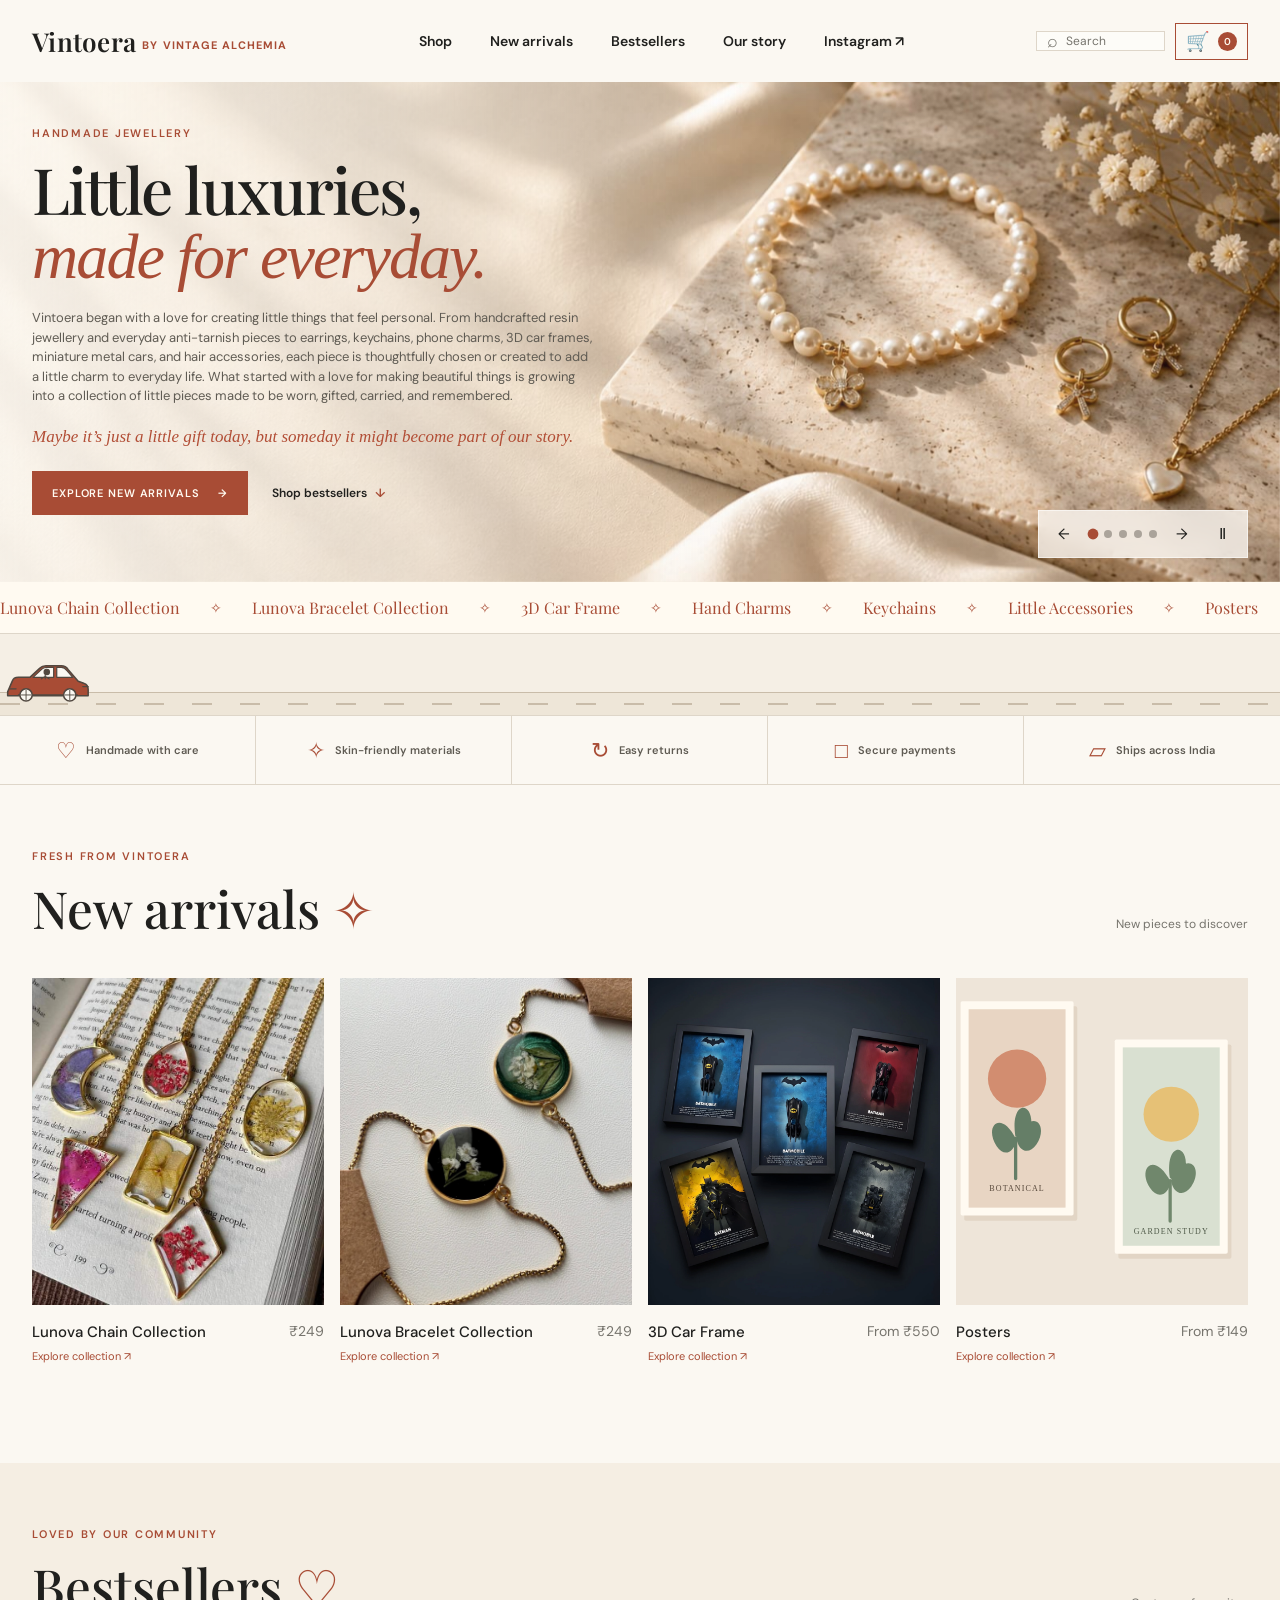
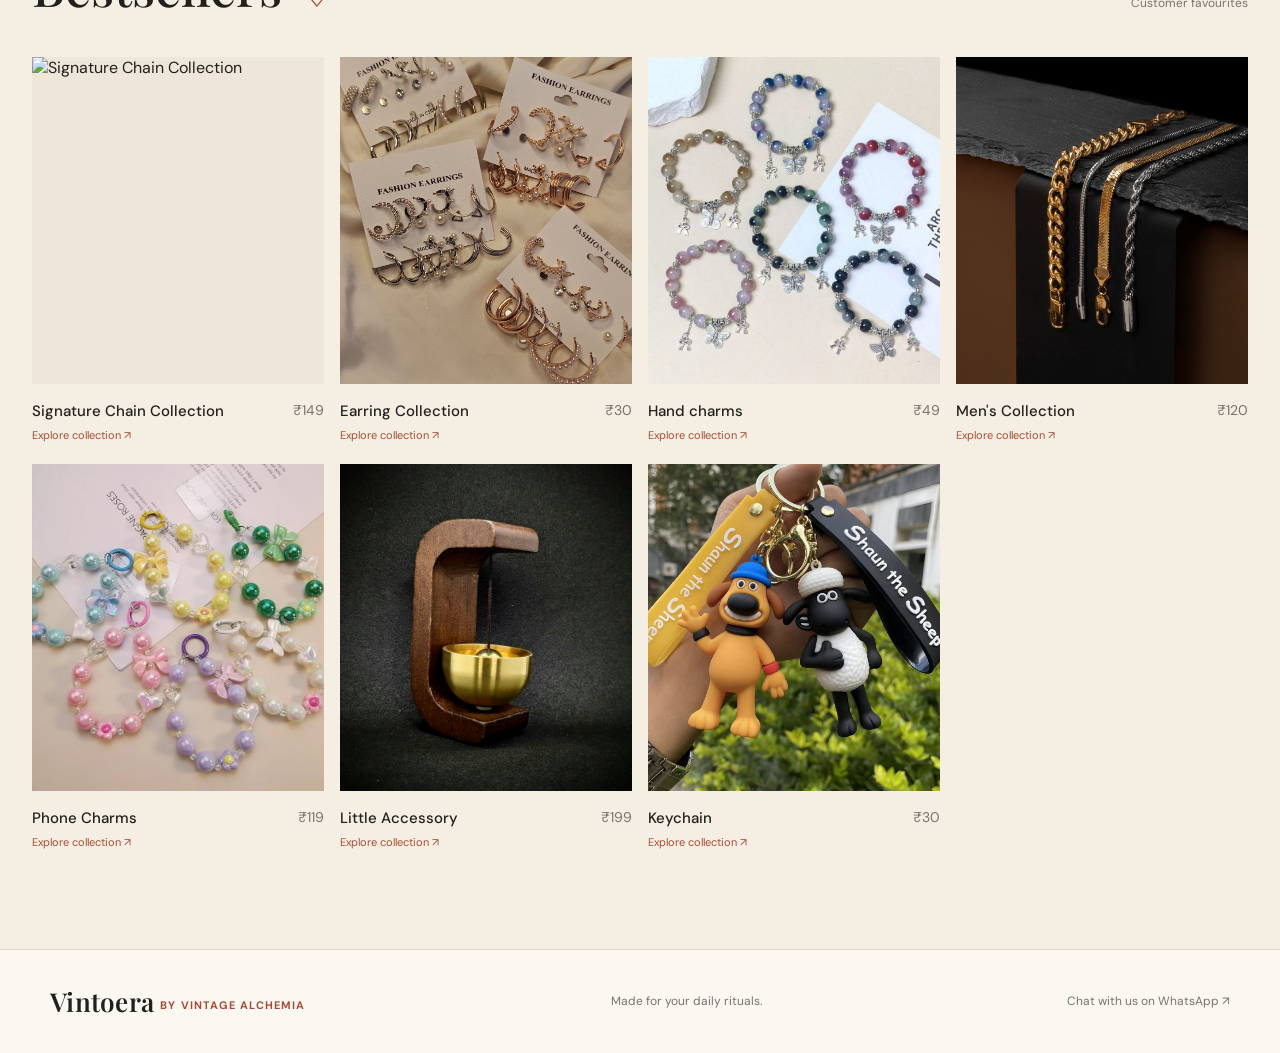
==== commit 0f392a34: "C--Users-demurugan-OneDrive---Gigamon-Inc-Desktop-Vintoera" ====
--- a/index.html
+++ b/index.html
@@ -15,8 +15,8 @@
         <a class="brand" href="index.html" aria-label="Vintoera by Vintage Alchemia home">Vintoera <span>by Vintage Alchemia</span></a>
         <nav class="site-nav" aria-label="Main navigation">
             <a href="#shop">Shop</a>
-            <a href="#shop">New arrivals</a>
-            <a href="#shop">Bestsellers</a>
+            <a href="#new-arrivals">New arrivals</a>
+            <a href="#bestsellers">Bestsellers</a>
             <a href="#about">Our story</a>
             <a href="https://www.instagram.com/vintoera?stkn=NDZ3bmsxb2o0eTZz" target="_blank" rel="noreferrer">Instagram <span aria-hidden="true">↗</span></a>
         </nav>
@@ -30,15 +30,119 @@
     </header>
     <main>
         <section class="hero" id="about">
+            <div class="hero-slideshow" aria-label="Featured Vintoera products">
+                <img class="hero-slide active" src="WhatsApp Image 2026-09-13 at 11.54.11 PM.jpeg" alt="Vintoera jewellery collection">
+                <img class="hero-slide" src="IMG_1676 (1).webp" alt="Batman miniature car frames">
+                <img class="hero-slide" src="floral-pendant-hero.webp" alt="Round resin pendant filled with colourful dried flowers">
+                <img class="hero-slide" src="pressed-flower-necklaces-hero.jpg" alt="Pressed-flower resin necklaces in warm sunlight">
+                <img class="hero-slide" src="Resin bracelet front image.jpg" alt="Lunova handmade bracelet collection">
+            </div>
             <div class="hero-content">
                 <p class="eyebrow">Handmade jewellery</p>
                 <h1>Little luxuries,<br><em>made for everyday.</em></h1>
                 <p class="hero-copy">Vintoera began with a love for creating little things that feel personal. From handcrafted resin jewellery and everyday anti-tarnish pieces to earrings, keychains, phone charms, 3D car frames, miniature metal cars, and hair accessories, each piece is thoughtfully chosen or created to add a little charm to everyday life. What started with a love for making beautiful things is growing into a collection of little pieces made to be worn, gifted, carried, and remembered.</p>
                 <p class="brand-message">Maybe it’s just a little gift today, but someday it might become part of our story.</p>
-                <a class="button button-accent" href="#shop">Shop the collection <span aria-hidden="true">→</span></a>
-            </div>
-            <p class="search-empty" id="search-empty" hidden>No products match your search.</p>
+                <div class="hero-actions">
+                    <a class="button button-accent" href="#new-arrivals">Explore new arrivals <span aria-hidden="true">→</span></a>
+                    <a class="hero-secondary-link" href="#bestsellers">Shop bestsellers <span aria-hidden="true">↓</span></a>
+                </div>
+            </div>
+            <div class="hero-controls" aria-label="Featured product slideshow controls">
+                <button class="hero-slide-step" id="hero-previous" type="button" aria-label="Show previous featured product">←</button>
+                <div class="hero-slide-dots" role="group" aria-label="Choose featured product">
+                    <button class="hero-slide-dot active" type="button" aria-label="Show Vintoera jewellery collection" aria-pressed="true"></button>
+                    <button class="hero-slide-dot" type="button" aria-label="Show miniature car frames" aria-pressed="false"></button>
+                    <button class="hero-slide-dot" type="button" aria-label="Show floral resin pendant" aria-pressed="false"></button>
+                    <button class="hero-slide-dot" type="button" aria-label="Show pressed-flower necklaces" aria-pressed="false"></button>
+                    <button class="hero-slide-dot" type="button" aria-label="Show Lunova bracelet collection" aria-pressed="false"></button>
+                </div>
+                <button class="hero-slide-step" id="hero-next" type="button" aria-label="Show next featured product">→</button>
+                <button class="hero-slide-toggle" id="hero-toggle" type="button" aria-label="Pause featured product slideshow">Ⅱ</button>
+            </div>
         </section>
+
+        <section class="product-marquee" aria-label="Featured products: Lunova Chain Collection, Lunova Bracelet Collection, 3D Car Frame, Hand Charms, Keychains, and Little Accessories">
+            <div class="product-marquee-track" aria-hidden="true">
+                <div class="product-marquee-group">
+                    <span>Lunova Chain Collection</span><span class="marquee-star">✧</span>
+                    <span>Lunova Bracelet Collection</span><span class="marquee-star">✧</span>
+                    <span>3D Car Frame</span><span class="marquee-star">✧</span>
+                    <span>Hand Charms</span><span class="marquee-star">✧</span>
+                    <span>Keychains</span><span class="marquee-star">✧</span>
+                    <span>Little Accessories</span><span class="marquee-star">✧</span>
+                    <span>Posters</span><span class="marquee-star">✧</span>
+                </div>
+                <div class="product-marquee-group">
+                    <span>Lunova Chain Collection</span><span class="marquee-star">✧</span>
+                    <span>Lunova Bracelet Collection</span><span class="marquee-star">✧</span>
+                    <span>3D Car Frame</span><span class="marquee-star">✧</span>
+                    <span>Hand Charms</span><span class="marquee-star">✧</span>
+                    <span>Keychains</span><span class="marquee-star">✧</span>
+                    <span>Little Accessories</span><span class="marquee-star">✧</span>
+                    <span>Posters</span><span class="marquee-star">✧</span>
+                </div>
+            </div>
+        </section>
+        <div class="home-car-lane" aria-hidden="true">
+            <div class="home-car-scene home-car-scene-drive">
+                <div class="home-car home-car-driving">
+                    <svg class="home-car-illustration" viewBox="0 0 120 60" focusable="false">
+                    <path class="home-car-body" d="M10 39l6-14c1-3 4-5 8-5h15L52 8c2-2 5-3 8-3h20c4 0 7 2 9 5l13 15 8 3c3 1 5 4 5 8v8H10z"/>
+                    <path class="home-car-window" d="M43 20 55 9c2-2 4-2 7-2h8v13zm31-13h6c3 0 5 1 7 4l8 9H74z"/>
+                    <g class="home-car-driver">
+                        <circle cx="61" cy="13" r="3.5"/>
+                        <path d="M59 17v5m0-3-5 3m5-3 5 3"/>
+                    </g>
+                    <path class="home-car-detail" d="M13 35h8m87-3h7M24 43h77"/>
+                    <g class="home-car-wheel">
+                        <circle cx="34" cy="43" r="8"/>
+                        <path d="M34 37v12m-6-6h12"/>
+                    </g>
+                    <g class="home-car-wheel">
+                        <circle cx="91" cy="43" r="8"/>
+                        <path d="M91 37v12m-6-6h12"/>
+                    </g>
+                    </svg>
+                </div>
+            </div>
+            <div class="home-car-scene home-car-scene-shop">
+                <svg class="home-car-shop" viewBox="0 0 180 84" focusable="false">
+                    <path class="home-car-shop-building" d="M12 37h156v44H12z"/>
+                    <path class="home-car-shop-roof" d="M5 37l12-26h132l26 26z"/>
+                    <rect class="home-car-shop-sign" x="23" y="14" width="126" height="14" rx="1"/>
+                    <text class="home-car-shop-name" x="86" y="24">Vintoera</text>
+                    <path class="home-car-shop-awning" d="M17 29h132l-5 8H22z"/>
+                    <path class="home-car-shop-window" d="M27 42h48v39H27zM34 48h15v18H34zM55 48h15v18H55z"/>
+                    <path class="home-car-shop-door" d="M92 42h53v39H92zM100 51h37M100 60h37M100 69h25"/>
+                </svg>
+                <svg class="home-car-shopper" viewBox="0 0 28 40" focusable="false" aria-hidden="true">
+                    <circle cx="14" cy="5" r="4"/>
+                    <path d="M14 10v15m0-10-7 7m7-7 7 7m-7 3-6 12m6-12 7 12"/>
+                    <g class="home-car-gift">
+                        <path d="M17 16h9v8h-9zM16 14h11v3H16zM21 14c-5-2-3-6-1-4 1 1 1 3 1 4zm0 0c5-2 3-6 1-4-1 1-1 3-1 4z"/>
+                    </g>
+                </svg>
+                <div class="home-car home-car-arriving">
+                    <svg class="home-car-illustration" viewBox="0 0 120 60" focusable="false">
+                        <path class="home-car-body" d="M10 39l6-14c1-3 4-5 8-5h15L52 8c2-2 5-3 8-3h20c4 0 7 2 9 5l13 15 8 3c3 1 5 4 5 8v8H10z"/>
+                        <path class="home-car-window" d="M43 20 55 9c2-2 4-2 7-2h8v13zm31-13h6c3 0 5 1 7 4l8 9H74z"/>
+                        <g class="home-car-driver">
+                            <circle cx="61" cy="13" r="3.5"/>
+                            <path d="M59 17v5m0-3-5 3m5-3 5 3"/>
+                        </g>
+                        <path class="home-car-detail" d="M13 35h8m87-3h7M24 43h77"/>
+                        <g class="home-car-wheel">
+                            <circle cx="34" cy="43" r="8"/>
+                            <path d="M34 37v12m-6-6h12"/>
+                        </g>
+                        <g class="home-car-wheel">
+                            <circle cx="91" cy="43" r="8"/>
+                            <path d="M91 37v12m-6-6h12"/>
+                        </g>
+                    </svg>
+                </div>
+            </div>
+        </div>
         <section class="benefits" aria-label="Vintoera benefits">
             <div><span aria-hidden="true">♡</span> Handmade with care</div>
             <div><span aria-hidden="true">✧</span> Skin-friendly materials</div>
@@ -46,54 +150,69 @@
             <div><span aria-hidden="true">□</span> Secure payments</div>
             <div><span aria-hidden="true">▱</span> Ships across India</div>
         </section>
-        <section class="shop-section" id="shop">
-            <div class="section-heading">
-                <div><p class="eyebrow">Shop our favourites</p><h2>A few favourites <span aria-hidden="true">♡</span></h2></div>
-                <p class="section-count">10 pieces</p>
-            </div>
-            <div class="product-grid">
-                <a class="product-card" href="product.html?product=pearl">
-                    <div class="product-image"><img src="Resin chains front image 2.jpg" alt="Lunova Chain Collection"></div>
-                    <div class="product-info"><h3>Lunova Chain Collection</h3><p>₹249</p><span class="view-link">View piece <span aria-hidden="true">↗</span></span></div>
-                </a>
-                <a class="product-card" href="product.html?product=phone-charms">
-                    <div class="product-image"><img src="Phone charms front image final.jpg" alt="Colourful handmade phone charms"></div>
-                    <div class="product-info"><h3>Phone Charms</h3><p>₹119</p><span class="view-link">View piece <span aria-hidden="true">↗</span></span></div>
-                </a>
-                <a class="product-card" href="product.html?product=resin-bracelet">
-                    <div class="product-image"><img src="Resin bracelet front image.jpg" alt="Lunova Bracelet Collection"></div>
-                    <div class="product-info"><h3>Lunova Bracelet Collection</h3><p>₹249</p><span class="view-link">View piece <span aria-hidden="true">↗</span></span></div>
-                </a>
+        <div id="shop">
+            <section class="shop-section collection-section" id="new-arrivals" aria-labelledby="new-arrivals-title">
+                <div class="section-heading">
+                    <div><p class="eyebrow">Fresh from Vintoera</p><h2 id="new-arrivals-title">New arrivals <span aria-hidden="true">✧</span></h2></div>
+                    <p class="section-count">New pieces to discover</p>
+                </div>
+                <div class="product-grid">
+                    <a class="product-card" href="product.html?product=pearl">
+                        <div class="product-image"><img src="Resin chains front image 2.jpg" alt="Lunova Chain Collection"></div>
+                        <div class="product-info"><h3>Lunova Chain Collection</h3><p>₹249</p><span class="view-link">Explore collection <span aria-hidden="true">↗</span></span></div>
+                    </a>
+                    <a class="product-card" href="product.html?product=resin-bracelet">
+                        <div class="product-image"><img src="Resin bracelet front image.jpg" alt="Lunova Bracelet Collection"></div>
+                        <div class="product-info"><h3>Lunova Bracelet Collection</h3><p>₹249</p><span class="view-link">Explore collection <span aria-hidden="true">↗</span></span></div>
+                    </a>
+                    <a class="product-card" href="product.html?product=car-frame">
+                        <div class="product-image"><img src="IMG_1676 (1).webp" alt="Batman miniature car frames"></div>
+                        <div class="product-info"><h3>3D Car Frame</h3><p>From ₹550</p><span class="view-link">Explore collection <span aria-hidden="true">↗</span></span></div>
+                    </a>
+                    <a class="product-card" href="product.html?product=poster-collection">
+                        <div class="product-image"><img src="poster-collection-preview.svg" alt="Botanical poster collection preview"></div>
+                        <div class="product-info"><h3>Posters</h3><p>From ₹149</p><span class="view-link">Explore collection <span aria-hidden="true">↗</span></span></div>
+                    </a>
+                </div>
+            </section>
+            <section class="shop-section collection-section bestsellers-section" id="bestsellers" aria-labelledby="bestsellers-title">
+                <div class="section-heading">
+                    <div><p class="eyebrow">Loved by our community</p><h2 id="bestsellers-title">Bestsellers <span aria-hidden="true">♡</span></h2></div>
+                    <p class="section-count">Customer favourites</p>
+                </div>
+                <div class="product-grid">
                     <a class="product-card" href="product.html?product=chain">
                         <div class="product-image"><img src="https://images.unsplash.com/photo-1611652022419-a9419f74343d?auto=format&fit=crop&w=900&q=85" alt="Signature Chain Collection"></div>
-                        <div class="product-info"><h3>Signature Chain Collection</h3><p>₹149</p><span class="view-link">View piece <span aria-hidden="true">↗</span></span></div>
+                        <div class="product-info"><h3>Signature Chain Collection</h3><p>₹149</p><span class="view-link">Explore collection <span aria-hidden="true">↗</span></span></div>
                     </a>
                     <a class="product-card" href="product.html?product=resin-chain">
-                        <div class="product-image"><img src="Earring collection image.jpg" alt="Earring Collection"></div>
-                        <div class="product-info"><h3>Earring Collection</h3><p>₹30</p><span class="view-link">View piece <span aria-hidden="true">↗</span></span></div>
+                        <div class="product-image"><img src="Earring collection image.jpg" alt="Handmade earring collection"></div>
+                        <div class="product-info"><h3>Earring Collection</h3><p>₹30</p><span class="view-link">Explore collection <span aria-hidden="true">↗</span></span></div>
                     </a>
                     <a class="product-card" href="product.html?product=bracelet-chain">
-                        <div class="product-image"><img src="Hand charm image.jpg" alt="Hand charms"></div>
-                        <div class="product-info"><h3>Hand charms</h3><p>₹49</p><span class="view-link">View piece <span aria-hidden="true">↗</span></span></div>
+                        <div class="product-image"><img src="Hand charm image.jpg" alt="Colourful beaded hand charm bracelets"></div>
+                        <div class="product-info"><h3>Hand charms</h3><p>₹49</p><span class="view-link">Explore collection <span aria-hidden="true">↗</span></span></div>
                     </a>
                     <a class="product-card" href="product.html?product=boys-earrings">
-                        <div class="product-image"><img src="Men accessories front image.jpg" alt="Men's Collection"></div>
-                        <div class="product-info"><h3>Men's Collection</h3><p>₹120</p><span class="view-link">View piece <span aria-hidden="true">↗</span></span></div>
-                    </a>
-                <a class="product-card" href="product.html?product=resin-keychain">
-                    <div class="product-image"><img src="Keychain front image 2.jpg" alt="Handmade keychain"></div>
-                    <div class="product-info"><h3>Keychain</h3><p>₹30</p><span class="view-link">View piece <span aria-hidden="true">↗</span></span></div>
-                </a>
-                <a class="product-card" href="product.html?product=car-frame">
-                    <div class="product-image"><img src="Car frames front image.jpg" alt="Decorative 3D car frames"></div>
-                    <div class="product-info"><h3>3D Car Frame</h3><p>₹250</p><span class="view-link">View piece <span aria-hidden="true">↗</span></span></div>
-                </a>
-                <a class="product-card" href="product.html?product=home-accessory">
-                    <div class="product-image"><img src="https://images.unsplash.com/photo-1603006905003-be475563bc59?auto=format&fit=crop&w=900&q=85" alt="Handmade resin home accessory"></div>
-                    <div class="product-info"><h3>Little Accessory</h3><p>₹199</p><span class="view-link">View piece <span aria-hidden="true">↗</span></span></div>
-                </a>
-            </div>
-        </section>
+                        <div class="product-image"><img src="Men accessories front image.jpg" alt="Men's accessories collection"></div>
+                        <div class="product-info"><h3>Men's Collection</h3><p>₹120</p><span class="view-link">Explore collection <span aria-hidden="true">↗</span></span></div>
+                    </a>
+                    <a class="product-card" href="product.html?product=phone-charms">
+                        <div class="product-image"><img src="Phone charms front image final.jpg" alt="Colourful handmade phone charms"></div>
+                        <div class="product-info"><h3>Phone Charms</h3><p>₹119</p><span class="view-link">Explore collection <span aria-hidden="true">↗</span></span></div>
+                    </a>
+                    <a class="product-card" href="product.html?product=home-accessory">
+                        <div class="product-image"><img src="Mini Door Bell.jpeg" alt="Decorative mini door bell"></div>
+                        <div class="product-info"><h3>Little Accessory</h3><p>₹199</p><span class="view-link">Explore collection <span aria-hidden="true">↗</span></span></div>
+                    </a>
+                    <a class="product-card" href="product.html?product=resin-keychain">
+                        <div class="product-image"><img src="Keychain front image 2.jpg" alt="Handmade keychain"></div>
+                        <div class="product-info"><h3>Keychain</h3><p>₹30</p><span class="view-link">Explore collection <span aria-hidden="true">↗</span></span></div>
+                    </a>
+                </div>
+            </section>
+            <p class="search-empty" id="search-empty" role="status" hidden>No products match your search.</p>
+        </div>
     </main>
     <footer class="site-footer">
         <a class="brand" href="index.html">Vintoera <span>by Vintage Alchemia</span></a>
@@ -117,8 +236,18 @@
                 card.hidden = !matches;
                 if (matches) visibleProducts += 1;
             });
-            searchEmpty.hidden = visibleProducts > 0;
+            document.querySelectorAll('.collection-section').forEach((section) => {
+                section.hidden = !section.querySelector('.product-card:not([hidden])');
+            });
+            searchEmpty.hidden = visibleProducts > 0 || !query;
         }
+
+        document.querySelectorAll('a[href="#new-arrivals"], a[href="#bestsellers"]').forEach((link) => {
+            link.addEventListener('click', () => {
+                searchInput.value = '';
+                filterProducts();
+            });
+        });
 
         searchInput.addEventListener('input', filterProducts);
         searchForm.addEventListener('submit', (event) => {
@@ -126,6 +255,60 @@
             filterProducts();
             document.getElementById('shop').scrollIntoView({ behavior: 'smooth' });
         });
+
+        const heroSlides = [...document.querySelectorAll('.hero-slide')];
+        const heroSlideDots = [...document.querySelectorAll('.hero-slide-dot')];
+        const heroToggle = document.getElementById('hero-toggle');
+        const prefersReducedMotion = window.matchMedia('(prefers-reduced-motion: reduce)');
+        let activeHeroSlide = 0;
+        let heroTimer;
+        let slideshowPaused = prefersReducedMotion.matches;
+
+        function showHeroSlide(index) {
+            activeHeroSlide = (index + heroSlides.length) % heroSlides.length;
+            heroSlides.forEach((slide, slideIndex) => {
+                const isActive = slideIndex === activeHeroSlide;
+                slide.classList.toggle('active', isActive);
+                slide.setAttribute('aria-hidden', String(!isActive));
+                heroSlideDots[slideIndex].classList.toggle('active', isActive);
+                heroSlideDots[slideIndex].setAttribute('aria-pressed', String(isActive));
+            });
+        }
+
+        function startHeroSlideshow() {
+            window.clearInterval(heroTimer);
+            if (!slideshowPaused && !prefersReducedMotion.matches) {
+                heroTimer = window.setInterval(() => showHeroSlide(activeHeroSlide + 1), 5500);
+            }
+        }
+
+        document.getElementById('hero-previous').addEventListener('click', () => {
+            showHeroSlide(activeHeroSlide - 1);
+            startHeroSlideshow();
+        });
+        document.getElementById('hero-next').addEventListener('click', () => {
+            showHeroSlide(activeHeroSlide + 1);
+            startHeroSlideshow();
+        });
+        heroSlideDots.forEach((dot, index) => {
+            dot.addEventListener('click', () => {
+                showHeroSlide(index);
+                startHeroSlideshow();
+            });
+        });
+        heroToggle.addEventListener('click', () => {
+            slideshowPaused = !slideshowPaused;
+            heroToggle.textContent = slideshowPaused ? '▶' : 'Ⅱ';
+            heroToggle.setAttribute('aria-label', `${slideshowPaused ? 'Play' : 'Pause'} featured product slideshow`);
+            startHeroSlideshow();
+        });
+        document.querySelector('.hero').addEventListener('mouseenter', () => window.clearInterval(heroTimer));
+        document.querySelector('.hero').addEventListener('mouseleave', startHeroSlideshow);
+        prefersReducedMotion.addEventListener('change', startHeroSlideshow);
+        showHeroSlide(0);
+        heroToggle.textContent = slideshowPaused ? '▶' : 'Ⅱ';
+        heroToggle.setAttribute('aria-label', `${slideshowPaused ? 'Play' : 'Pause'} featured product slideshow`);
+        startHeroSlideshow();
     </script>
 </body>
 </html>
--- a/style.css
+++ b/style.css
@@ -28,9 +28,62 @@
 .cart-button { display: inline-flex; align-items: center; gap: 8px; padding: 8px 10px; font-size: 12px; font-weight: 600; }
 .cart-icon { font-size: 19px; line-height: 1; }
 .cart-badge { display: inline-flex; min-width: 19px; height: 19px; padding: 0 5px; align-items: center; justify-content: center; border-radius: 50%; color: #fffaf1; background: var(--accent); font-size: 10px; }
-.hero { min-height: 0; height: clamp(500px, 28vw, 540px); padding: 44px max(32px, calc((100% - 1330px) / 2)); position: relative; overflow: hidden; background: url('WhatsApp Image 2026-09-13 at 11.54.11 PM.jpeg') center center / cover no-repeat; }
-.hero::after { content: ''; position: absolute; inset: 0; background: linear-gradient(90deg, rgba(251, 248, 242, .82) 0%, rgba(251, 248, 242, .5) 27%, rgba(251, 248, 242, .06) 52%, transparent 70%); pointer-events: none; }
-.hero-content { position: relative; z-index: 1; width: min(650px, 49%); }
+.hero { min-height: 0; height: clamp(500px, 28vw, 540px); padding: 44px max(32px, calc((100% - 1330px) / 2)); position: relative; overflow: hidden; background: var(--sand); }
+.hero-slideshow { position: absolute; z-index: 0; inset: 0; overflow: hidden; }
+.hero-slide { position: absolute; inset: 0; width: 100%; height: 100%; object-fit: cover; object-position: center; opacity: 0; transform: scale(1.04); transition: opacity 1s ease; }
+.hero-slide.active { opacity: 1; animation: hero-image-drift 6s ease-out both; }
+@keyframes hero-image-drift { to { transform: scale(1); } }
+.hero::after { content: ''; position: absolute; z-index: 1; inset: 0; background: linear-gradient(90deg, rgba(251, 248, 242, .86) 0%, rgba(251, 248, 242, .58) 31%, rgba(251, 248, 242, .13) 58%, rgba(251, 248, 242, .02) 100%); pointer-events: none; }
+.hero-content { position: relative; z-index: 2; width: min(650px, 49%); }
+.hero-controls { position: absolute; z-index: 3; right: max(32px, calc((100% - 1330px) / 2)); bottom: 24px; display: flex; align-items: center; gap: 10px; padding: 8px 10px; border: 1px solid rgba(255, 255, 255, .55); background: rgba(251, 248, 242, .78); backdrop-filter: blur(8px); }
+.hero-slide-step, .hero-slide-toggle, .hero-slide-dot { display: inline-flex; align-items: center; justify-content: center; border: 0; color: var(--ink); background: transparent; font: inherit; cursor: pointer; }
+.hero-slide-step, .hero-slide-toggle { width: 30px; height: 30px; font-size: 15px; }
+.hero-slide-step:hover, .hero-slide-toggle:hover { color: var(--accent); }
+.hero-slide-dots { display: flex; align-items: center; gap: 7px; }
+.hero-slide-dot { width: 8px; height: 8px; padding: 0; border-radius: 50%; background: #aaa39a; transition: transform .2s ease, background .2s ease; }
+.hero-slide-dot.active { transform: scale(1.35); background: var(--accent); }
+.hero-slide-step:focus-visible, .hero-slide-toggle:focus-visible, .hero-slide-dot:focus-visible { outline: 2px solid var(--accent); outline-offset: 3px; }
+.product-marquee { overflow: hidden; padding: 15px 0; border-bottom: 1px solid var(--line); color: var(--accent); background: #fffaf1; }
+.product-marquee-track { display: flex; width: max-content; animation: product-marquee-scroll 36s linear infinite; }
+.product-marquee:hover .product-marquee-track, .product-marquee:focus-within .product-marquee-track { animation-play-state: paused; }
+.product-marquee-group { display: flex; flex: 0 0 auto; align-items: center; gap: 30px; padding-right: 30px; white-space: nowrap; }
+.product-marquee-group span:not(.marquee-star) { font-family: 'Playfair Display', serif; font-size: 16px; }
+.product-marquee .marquee-star { font-size: 14px; }
+@keyframes product-marquee-scroll { to { transform: translateX(-50%); } }
+.home-car-lane { position: relative; height: 82px; overflow: hidden; border-bottom: 1px solid var(--line); background: #f5efe5; }
+.home-car-lane::before, .home-car-lane::after { position: absolute; z-index: 0; right: 0; left: 0; content: ''; }
+.home-car-lane::before { bottom: 0; height: 22px; border-top: 1px solid #c9bca9; background: #eee6d8; }
+.home-car-lane::after { bottom: 10px; height: 2px; background: repeating-linear-gradient(90deg, #c9bca9 0 20px, transparent 20px 48px); background-size: 48px 2px; animation: home-car-road-scroll 1.2s linear infinite; }
+.home-car-scene { position: absolute; z-index: 1; inset: 0; opacity: 0; animation: home-car-scene-cycle 18s linear infinite; }
+.home-car-scene-drive { opacity: 1; animation-name: home-car-drive-scene; }
+.home-car { position: absolute; bottom: 7px; left: 0; z-index: 2; width: 92px; height: 46px; }
+.home-car-driving { animation: home-car-drive 8s linear infinite; }
+.home-car-arriving { left: calc(96% - clamp(112px, 10vw, 125px) - 30px - 92px); animation: home-car-shop-trip 18s linear infinite; }
+.home-car-illustration { display: block; width: 100%; height: 100%; overflow: visible; }
+.home-car-shop { position: absolute; right: 4%; bottom: 22px; width: clamp(112px, 10vw, 125px); height: auto; stroke: #514840; stroke-width: 2; stroke-linecap: round; stroke-linejoin: round; }
+.home-car-shop-building { fill: #f3e7d4; }
+.home-car-shop-roof { fill: #a84c35; }
+.home-car-shop-sign { fill: #fbf8f2; }
+.home-car-shop-name { fill: #a84c35; stroke: none; font: 600 10px 'Playfair Display', serif; text-anchor: middle; }
+.home-car-shop-awning { fill: #d7a06b; }
+.home-car-shop-window { fill: #d7e3dc; }
+.home-car-shop-door { fill: #c79569; }
+.home-car-shopper { position: absolute; right: calc(4% + clamp(112px, 10vw, 125px) + 3px); bottom: 21px; width: 28px; height: 40px; overflow: visible; fill: #514840; stroke: #514840; stroke-width: 1.7; stroke-linecap: round; stroke-linejoin: round; opacity: 0; animation: home-car-shop-visit 18s linear infinite; }
+.home-car-gift { fill: #a84c35; stroke: #fbf8f2; stroke-width: .8; opacity: 0; animation: home-car-gift-pickup 18s linear infinite; }
+.home-car-body, .home-car-window, .home-car-detail, .home-car-wheel circle, .home-car-wheel path { stroke: #514840; stroke-linecap: round; stroke-linejoin: round; }
+.home-car-body { fill: #a84c35; stroke-width: 2; }
+.home-car-window { fill: #fbf8f2; stroke-width: 1.6; }
+.home-car-driver { fill: #514840; stroke: #514840; stroke-width: 1.5; stroke-linecap: round; stroke-linejoin: round; }
+.home-car-detail { fill: none; stroke-width: 1.6; }
+.home-car-wheel circle { fill: #fbf8f2; stroke-width: 2; }
+.home-car-wheel path { fill: none; stroke-width: 1.2; }
+@keyframes home-car-drive-scene { 0%, 45% { opacity: 1; } 50%, 96% { opacity: 0; } 100% { opacity: 1; } }
+@keyframes home-car-scene-cycle { 0%, 48% { opacity: 0; } 53%, 95% { opacity: 1; } 100% { opacity: 0; } }
+@keyframes home-car-drive { from { transform: translateX(-100%); } to { transform: translateX(calc(100vw + 100%)); } }
+@keyframes home-car-shop-trip { 0%, 51% { transform: translateX(-140px); } 53% { transform: translateX(-140px); } 68%, 87% { transform: translateX(0); } 100% { transform: translateX(160vw); } }
+@keyframes home-car-shop-visit { 0%, 69% { opacity: 0; transform: translateX(0); } 70% { opacity: 1; transform: translateX(0); } 74% { opacity: 1; transform: translateX(58px); } 77%, 79% { opacity: 0; transform: translateX(58px); } 80% { opacity: 1; transform: translateX(58px); } 85% { opacity: 1; transform: translateX(0); } 87%, 100% { opacity: 0; transform: translateX(0); } }
+@keyframes home-car-gift-pickup { 0%, 79% { opacity: 0; } 80%, 86% { opacity: 1; } 87%, 100% { opacity: 0; } }
+@keyframes home-car-road-scroll { to { background-position-x: -48px; } }
 .eyebrow { margin: 0 0 18px; color: var(--accent); font-size: 11px; font-weight: 600; letter-spacing: .16em; text-transform: uppercase; }
 h1, h2, h3, p { margin-top: 0; }
 .hero h1 { max-width: none; margin-bottom: 20px; font-family: 'Playfair Display', serif; font-size: clamp(42px, 5vw, 66px); font-weight: 500; line-height: .98; letter-spacing: -.03em; }
@@ -38,6 +91,10 @@
 h1 em { color: var(--accent); font-weight: 500; }
 .hero-copy { max-width: 560px; margin-bottom: 20px; color: #5f5b53; font-size: 13px; line-height: 1.5; }
 .brand-message { max-width: 580px; margin-bottom: 22px; color: #b24e36; font-family: 'Playfair Display', serif; font-size: 17px; font-style: italic; line-height: 1.35; }
+.hero-actions { display: flex; align-items: center; gap: 24px; flex-wrap: wrap; }
+.hero-secondary-link { color: var(--ink); font-size: 12px; font-weight: 600; transition: color .2s ease; }
+.hero-secondary-link span { margin-left: 5px; color: var(--accent); }
+.hero-secondary-link:hover { color: var(--accent); }
 .button { display: inline-flex; align-items: center; justify-content: center; gap: 18px; padding: 14px 19px; border: 1px solid var(--ink); font-size: 11px; font-weight: 600; transition: .2s ease; }
 .button-dark { color: var(--paper); background: var(--ink); }
 .button-accent { color: #fffaf1; background: var(--accent); border-color: var(--accent); text-transform: uppercase; letter-spacing: .08em; }
@@ -54,15 +111,20 @@
 .section-heading h2 span { color: var(--accent); }
 .section-count { margin: 0 0 4px; color: var(--muted); font-size: 12px; }
 .product-grid { display: grid; grid-template-columns: repeat(4, 1fr); gap: 22px 16px; }
-.product-card { min-width: 0; }
+.product-card { min-width: 0; display: block; transition: transform .25s ease, box-shadow .25s ease; }
 .product-image { overflow: hidden; background: var(--sand); aspect-ratio: 1 / 1.12; }
 .product-image img, .detail-image img { width: 100%; height: 100%; display: block; object-fit: cover; transition: transform .5s ease; }
-.product-card:hover .product-image img { transform: scale(1.04); }
+.product-card:hover, .product-card:focus-visible { transform: translateY(-5px); }
+.product-card:hover .product-image img, .product-card:focus-visible .product-image img { transform: scale(1.05); }
+.product-card:focus-visible { outline: 2px solid var(--accent); outline-offset: 4px; }
 .search-empty { margin: 30px 0 0; color: var(--muted); font-size: 14px; }
 .product-info { display: grid; grid-template-columns: 1fr auto; gap: 7px; padding-top: 17px; }
 .product-info h3 { margin: 0; font-size: 15px; font-weight: 500; }
 .product-info p { margin: 0; color: var(--muted); font-size: 14px; }
-.view-link { grid-column: 1 / -1; color: var(--accent); font-size: 11px; }
+.view-link { grid-column: 1 / -1; color: var(--accent); font-size: 11px; transition: letter-spacing .2s ease; }
+.product-card:hover .view-link, .product-card:focus-visible .view-link { letter-spacing: .04em; }
+.shop-section.bestsellers-section { width: 100%; max-width: none; margin: 0; padding: 64px max(32px, calc((100% - 1330px) / 2)) 100px; background: #f5eee3; }
+.bestsellers-section .section-heading, .bestsellers-section .product-grid { width: min(1330px, 100%); margin-right: auto; margin-left: auto; }
 .add-cart { grid-column: 1 / -1; width: 100%; padding: 9px 10px; font-size: 11px; font-weight: 600; }
 .product-grid .add-cart { display: none !important; }
 .add-cart:hover, .cart-button:hover, .cart-add-detail:hover { color: #fffaf1; background: var(--accent); }
@@ -89,10 +151,17 @@
 .variant-picker { margin: 28px 0 24px; }
 .variant-label { margin-bottom: 10px; font-size: 11px; font-weight: 600; letter-spacing: .12em; text-transform: uppercase; }
 .variant-options { display: grid; grid-template-columns: repeat(4, minmax(0, 1fr)); gap: 8px; }
-.variant-option { padding: 13px 14px; border: 1px solid var(--line); color: var(--ink); background: transparent; display: flex; align-items: center; justify-content: space-between; gap: 10px; font: inherit; font-size: 12px; text-align: left; cursor: pointer; }
+.variant-back-button { margin-bottom: 12px; padding: 8px 0; border: 0; color: var(--accent); background: transparent; font: inherit; font-size: 12px; cursor: pointer; }
+.variant-back-button:hover { text-decoration: underline; }
+.variant-option { min-width: 0; padding: 8px; border: 1px solid var(--line); color: var(--ink); background: transparent; display: flex; flex-direction: column; align-items: stretch; gap: 7px; font: inherit; font-size: 12px; text-align: left; cursor: pointer; }
+.variant-thumb { width: 100%; aspect-ratio: 1 / 1; object-fit: cover; background: var(--sand); }
 .variant-option strong { color: var(--muted); font-size: 11px; font-weight: 500; }
 .variant-option:hover, .variant-option.selected { border-color: var(--accent); }
 .variant-option.selected { background: #ebe4d8; }
+.cart-add-detail:disabled { opacity: .55; cursor: not-allowed; }
+.whatsapp-button[aria-disabled="true"] { opacity: .55; cursor: not-allowed; }
+.quantity-subtotal { display: flex; align-items: center; justify-content: space-between; gap: 16px; max-width: 360px; margin: 0 0 18px; color: var(--muted); font-size: 13px; }
+.quantity-subtotal strong { color: var(--accent); font-size: 15px; font-weight: 600; }
 .rule { width: 100%; height: 1px; margin: 28px 0; background: var(--line); }
 .detail-copy > #product-description { max-width: 440px; color: var(--muted); font-size: 15px; line-height: 1.75; }
 .details-list { padding: 0; margin: 28px 0 34px; list-style: none; color: var(--muted); font-size: 12px; line-height: 2.2; }
@@ -108,14 +177,25 @@
 .checkout-heading h2, .checkout-card h2 { font-size: 28px; }
 .checkout-heading span { color: var(--muted); font-size: 12px; }
 .cart-row, .cart-total { display: flex; align-items: center; justify-content: space-between; gap: 20px; padding: 17px 0; border-bottom: 1px solid var(--line); font-size: 14px; }
-.cart-row span { flex: 1; }
+.cart-item-details { flex: 1; display: flex; flex-direction: column; gap: 5px; }
 .cart-row strong, .cart-total strong { color: var(--accent); font-weight: 600; }
-.remove-cart { padding: 5px 8px; border: 1px solid var(--line); color: var(--muted); background: transparent; font: inherit; font-size: 11px; cursor: pointer; }
-.remove-cart:hover { border-color: var(--accent); color: var(--accent); }
+.cart-item-details small { color: var(--muted); font-size: 11px; }
+.cart-quantity-controls { display: inline-flex; align-items: center; border: 1px solid var(--line); }
+.cart-quantity-button { width: 34px; height: 34px; border: 0; color: var(--ink); background: transparent; font: inherit; font-size: 17px; cursor: pointer; }
+.cart-quantity-button:hover { color: var(--accent); background: #fff8d9; }
+.cart-quantity-value { min-width: 30px; text-align: center; font-size: 12px; font-weight: 600; }
 .cart-total { border-bottom: 0; font-size: 16px; }
 .empty-cart { margin: 24px 0; color: var(--muted); font-size: 14px; }
 .checkout-card p { color: var(--muted); font-size: 14px; line-height: 1.7; }
-.checkout-card .button { margin-top: 18px; }
+.customer-details-form { display: flex; flex-direction: column; gap: 9px; }
+.customer-details-form label { margin-top: 8px; color: var(--ink); font-size: 12px; font-weight: 600; }
+.customer-details-form input, .customer-details-form textarea { width: 100%; padding: 11px 12px; border: 1px solid var(--line); border-radius: 0; color: var(--ink); background: rgba(255, 255, 255, .65); font: inherit; font-size: 13px; }
+.customer-details-form textarea { min-height: 84px; resize: vertical; }
+.customer-details-form input:focus, .customer-details-form textarea:focus { border-color: var(--accent); outline: 2px solid rgba(168, 76, 53, .15); }
+.address-location-fields { display: grid; grid-template-columns: 1fr 1fr; gap: 12px; }
+.address-location-fields > div { display: flex; flex-direction: column; gap: 9px; }
+.customer-details-form .button { margin-top: 14px; font-family: inherit; cursor: pointer; }
+.customer-details-form .button:disabled { border-color: var(--line); color: var(--muted); background: var(--line); cursor: not-allowed; }
 .continue-shopping { margin-top: 18px; color: var(--accent); border-color: var(--accent); }
 
 @media (max-width: 720px) {
@@ -127,11 +207,14 @@
     .header-tools { order: 3; width: 100%; }
     .search-box { flex: 1; }
     .search-box input { width: 100%; }
-    .hero { min-height: 610px; padding: 76px 20px 80px; background-position: 64% center; }
+    .hero { min-height: 610px; padding: 76px 20px 80px; }
+    .hero-slide { object-position: 64% center; }
     .hero::after { background: linear-gradient(180deg, rgba(244, 236, 222, .98) 0%, rgba(244, 236, 222, .88) 48%, rgba(244, 236, 222, .14) 100%); }
     .hero-content { width: 100%; max-width: 420px; }
+    .hero-controls { right: 20px; bottom: 18px; }
     .hero h1 { max-width: 100%; font-size: clamp(38px, 12vw, 58px); overflow-wrap: anywhere; }
     .hero h1 em { white-space: normal; }
+    .hero-actions { gap: 16px; }
     .benefits { grid-template-columns: repeat(2, 1fr); }
     .benefits div { min-height: 60px; font-size: 10px; }
     .benefits div:last-child { grid-column: 1 / -1; border-top: 1px solid var(--line); }
@@ -148,6 +231,7 @@
     .detail-image { aspect-ratio: 1 / 1.05; }
     .detail-copy h1 { font-size: 50px; }
     .variant-options { grid-template-columns: repeat(2, minmax(0, 1fr)); }
+    .shop-section.bestsellers-section { width: 100%; padding: 70px 20px 80px; }
 }
 
 @media (max-width: 430px) {
@@ -158,3 +242,14 @@
     .product-info { gap: 5px; padding-top: 12px; }
     .product-info h3, .product-info p { font-size: 12px; }
 }
+
+@media (prefers-reduced-motion: reduce) {
+    html { scroll-behavior: auto; }
+    *, *::before, *::after { animation-duration: .01ms !important; animation-iteration-count: 1 !important; transition-duration: .01ms !important; }
+    .home-car-scene { animation: none; }
+    .home-car-scene-drive { display: none; }
+    .home-car-scene-shop { opacity: 1; }
+    .home-car-driving, .home-car-arriving, .home-car-lane::after, .home-car-shopper, .home-car-gift { animation: none; }
+    .home-car-arriving { transform: none; }
+    .home-car-shopper { opacity: 0; }
+}
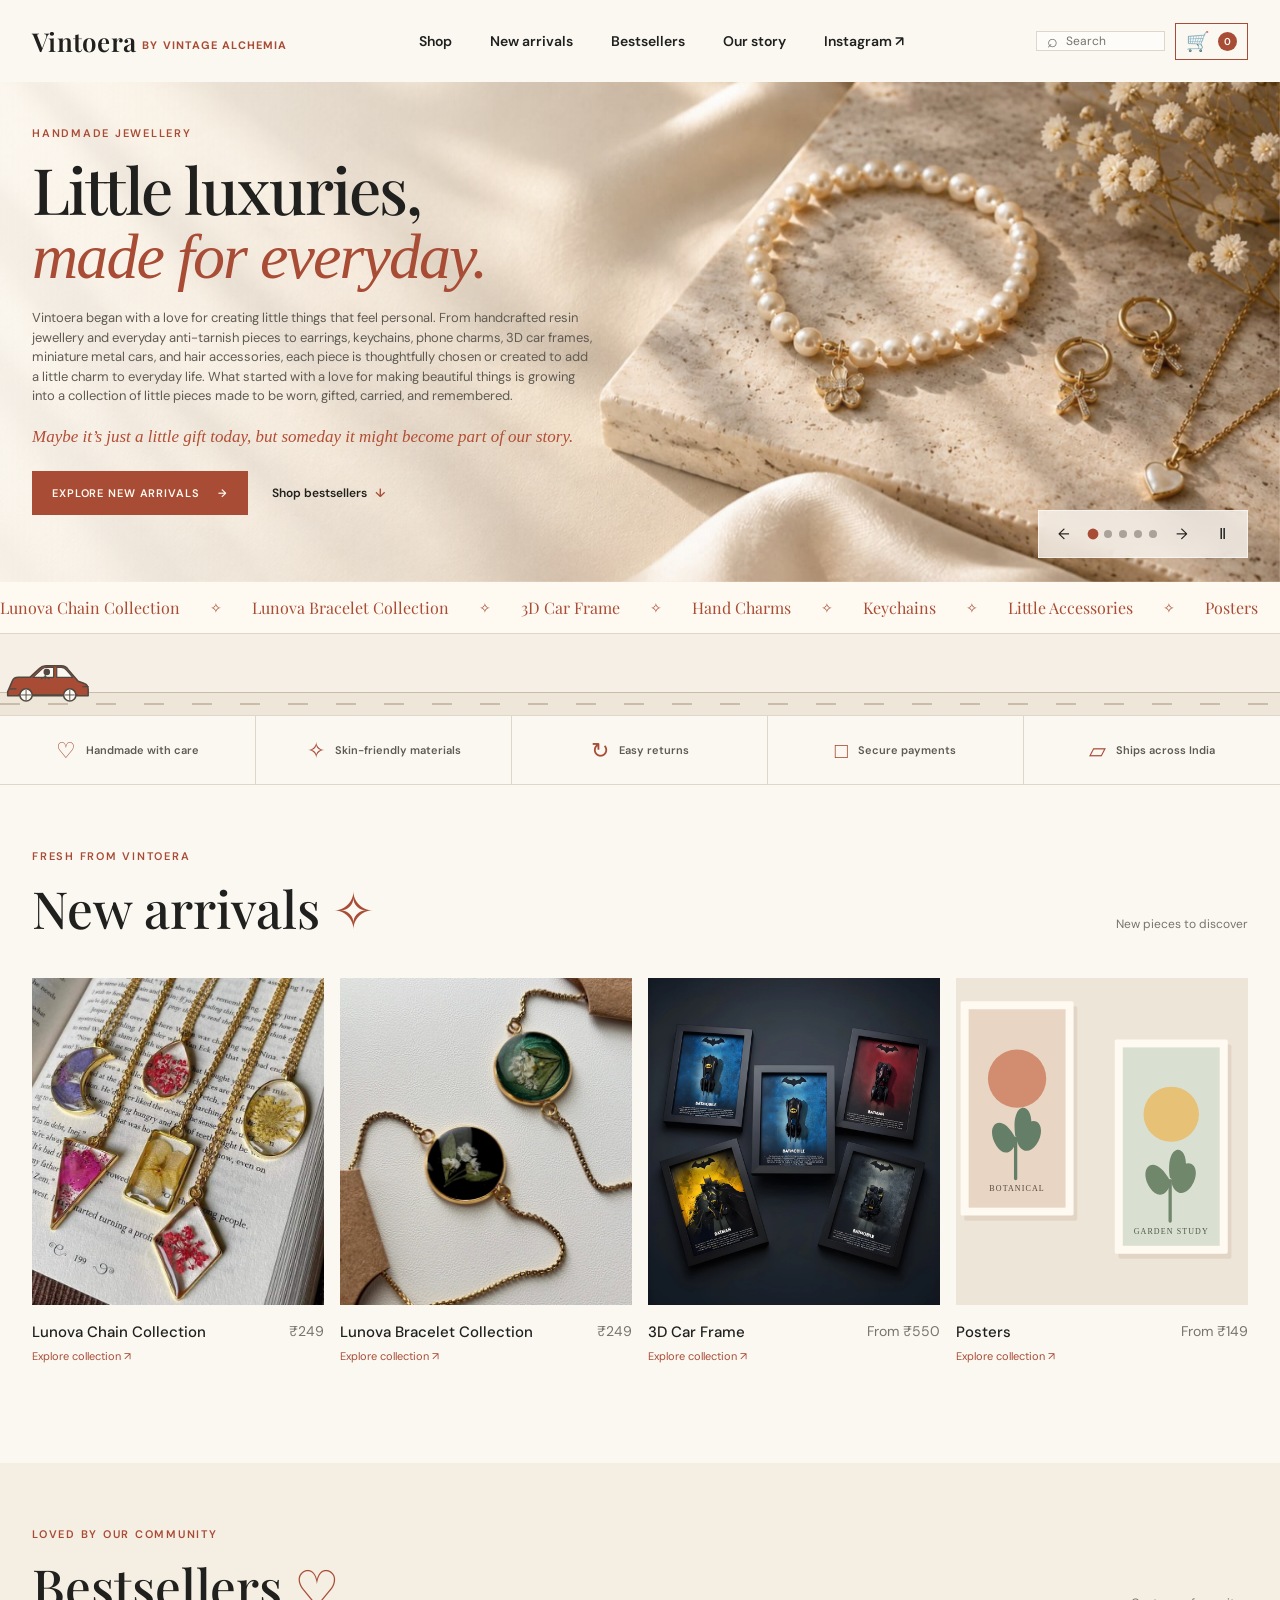
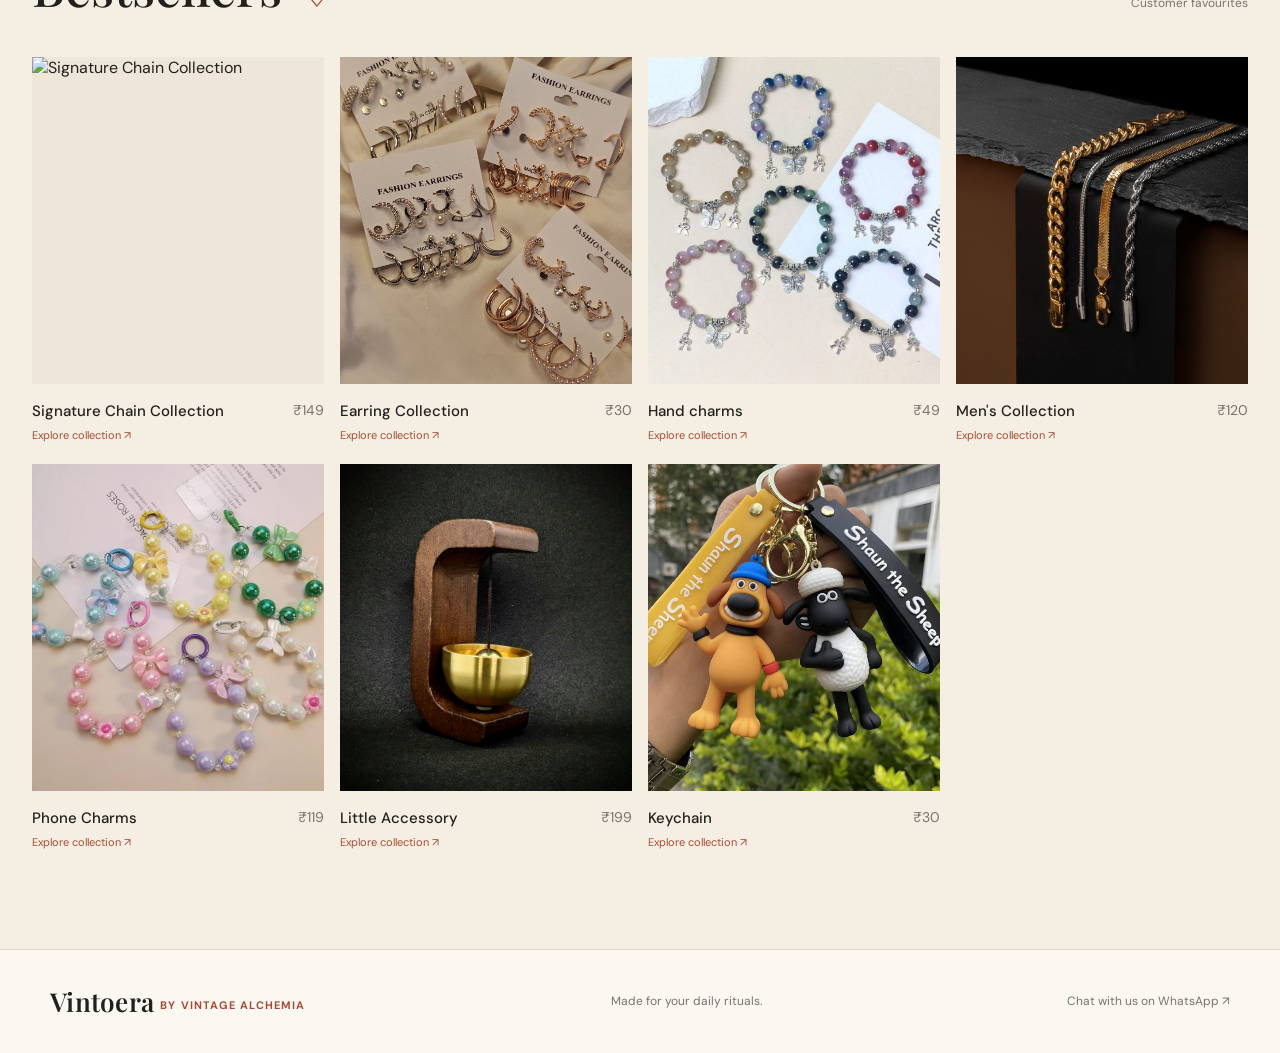
==== commit 85642fd3: "C--Users-demurugan-OneDrive---Gigamon-Inc-Desktop-Vintoera" ====
--- a/index.html
+++ b/index.html
@@ -85,25 +85,6 @@
         </section>
         <div class="home-car-lane" aria-hidden="true">
             <div class="home-car-scene home-car-scene-drive">
-                <div class="home-car home-car-driving">
-                    <svg class="home-car-illustration" viewBox="0 0 120 60" focusable="false">
-                    <path class="home-car-body" d="M10 39l6-14c1-3 4-5 8-5h15L52 8c2-2 5-3 8-3h20c4 0 7 2 9 5l13 15 8 3c3 1 5 4 5 8v8H10z"/>
-                    <path class="home-car-window" d="M43 20 55 9c2-2 4-2 7-2h8v13zm31-13h6c3 0 5 1 7 4l8 9H74z"/>
-                    <g class="home-car-driver">
-                        <circle cx="61" cy="13" r="3.5"/>
-                        <path d="M59 17v5m0-3-5 3m5-3 5 3"/>
-                    </g>
-                    <path class="home-car-detail" d="M13 35h8m87-3h7M24 43h77"/>
-                    <g class="home-car-wheel">
-                        <circle cx="34" cy="43" r="8"/>
-                        <path d="M34 37v12m-6-6h12"/>
-                    </g>
-                    <g class="home-car-wheel">
-                        <circle cx="91" cy="43" r="8"/>
-                        <path d="M91 37v12m-6-6h12"/>
-                    </g>
-                    </svg>
-                </div>
             </div>
             <div class="home-car-scene home-car-scene-shop">
                 <svg class="home-car-shop" viewBox="0 0 180 84" focusable="false">
@@ -122,25 +103,25 @@
                         <path d="M17 16h9v8h-9zM16 14h11v3H16zM21 14c-5-2-3-6-1-4 1 1 1 3 1 4zm0 0c5-2 3-6 1-4-1 1-1 3-1 4z"/>
                     </g>
                 </svg>
-                <div class="home-car home-car-arriving">
-                    <svg class="home-car-illustration" viewBox="0 0 120 60" focusable="false">
-                        <path class="home-car-body" d="M10 39l6-14c1-3 4-5 8-5h15L52 8c2-2 5-3 8-3h20c4 0 7 2 9 5l13 15 8 3c3 1 5 4 5 8v8H10z"/>
-                        <path class="home-car-window" d="M43 20 55 9c2-2 4-2 7-2h8v13zm31-13h6c3 0 5 1 7 4l8 9H74z"/>
-                        <g class="home-car-driver">
-                            <circle cx="61" cy="13" r="3.5"/>
-                            <path d="M59 17v5m0-3-5 3m5-3 5 3"/>
-                        </g>
-                        <path class="home-car-detail" d="M13 35h8m87-3h7M24 43h77"/>
-                        <g class="home-car-wheel">
-                            <circle cx="34" cy="43" r="8"/>
-                            <path d="M34 37v12m-6-6h12"/>
-                        </g>
-                        <g class="home-car-wheel">
-                            <circle cx="91" cy="43" r="8"/>
-                            <path d="M91 37v12m-6-6h12"/>
-                        </g>
-                    </svg>
-                </div>
+            </div>
+            <div class="home-car home-car-journey">
+                <svg class="home-car-illustration" viewBox="0 0 120 60" focusable="false">
+                    <path class="home-car-body" d="M10 39l6-14c1-3 4-5 8-5h15L52 8c2-2 5-3 8-3h20c4 0 7 2 9 5l13 15 8 3c3 1 5 4 5 8v8H10z"/>
+                    <path class="home-car-window" d="M43 20 55 9c2-2 4-2 7-2h8v13zm31-13h6c3 0 5 1 7 4l8 9H74z"/>
+                    <g class="home-car-driver">
+                        <circle cx="61" cy="13" r="3.5"/>
+                        <path d="M59 17v5m0-3-5 3m5-3 5 3"/>
+                    </g>
+                    <path class="home-car-detail" d="M13 35h8m87-3h7M24 43h77"/>
+                    <g class="home-car-wheel">
+                        <circle cx="34" cy="43" r="8"/>
+                        <path d="M34 37v12m-6-6h12"/>
+                    </g>
+                    <g class="home-car-wheel">
+                        <circle cx="91" cy="43" r="8"/>
+                        <path d="M91 37v12m-6-6h12"/>
+                    </g>
+                </svg>
             </div>
         </div>
         <section class="benefits" aria-label="Vintoera benefits">
--- a/style.css
+++ b/style.css
@@ -54,11 +54,10 @@
 .home-car-lane::before, .home-car-lane::after { position: absolute; z-index: 0; right: 0; left: 0; content: ''; }
 .home-car-lane::before { bottom: 0; height: 22px; border-top: 1px solid #c9bca9; background: #eee6d8; }
 .home-car-lane::after { bottom: 10px; height: 2px; background: repeating-linear-gradient(90deg, #c9bca9 0 20px, transparent 20px 48px); background-size: 48px 2px; animation: home-car-road-scroll 1.2s linear infinite; }
-.home-car-scene { position: absolute; z-index: 1; inset: 0; opacity: 0; animation: home-car-scene-cycle 18s linear infinite; }
+.home-car-scene { position: absolute; z-index: 1; inset: 0; opacity: 0; animation: home-car-scene-cycle 12s linear infinite; }
 .home-car-scene-drive { opacity: 1; animation-name: home-car-drive-scene; }
 .home-car { position: absolute; bottom: 7px; left: 0; z-index: 2; width: 92px; height: 46px; }
-.home-car-driving { animation: home-car-drive 8s linear infinite; }
-.home-car-arriving { left: calc(96% - clamp(112px, 10vw, 125px) - 30px - 92px); animation: home-car-shop-trip 18s linear infinite; }
+.home-car-journey { --home-car-stop: calc(96% - clamp(112px, 10vw, 125px) - 30px - 92px); animation: home-car-journey 12s linear infinite; }
 .home-car-illustration { display: block; width: 100%; height: 100%; overflow: visible; }
 .home-car-shop { position: absolute; right: 4%; bottom: 22px; width: clamp(112px, 10vw, 125px); height: auto; stroke: #514840; stroke-width: 2; stroke-linecap: round; stroke-linejoin: round; }
 .home-car-shop-building { fill: #f3e7d4; }
@@ -68,21 +67,22 @@
 .home-car-shop-awning { fill: #d7a06b; }
 .home-car-shop-window { fill: #d7e3dc; }
 .home-car-shop-door { fill: #c79569; }
-.home-car-shopper { position: absolute; right: calc(4% + clamp(112px, 10vw, 125px) + 3px); bottom: 21px; width: 28px; height: 40px; overflow: visible; fill: #514840; stroke: #514840; stroke-width: 1.7; stroke-linecap: round; stroke-linejoin: round; opacity: 0; animation: home-car-shop-visit 18s linear infinite; }
-.home-car-gift { fill: #a84c35; stroke: #fbf8f2; stroke-width: .8; opacity: 0; animation: home-car-gift-pickup 18s linear infinite; }
+.home-car-shopper { position: absolute; right: calc(4% + clamp(112px, 10vw, 125px) + 3px); bottom: 21px; width: 28px; height: 40px; overflow: visible; fill: #514840; stroke: #514840; stroke-width: 1.7; stroke-linecap: round; stroke-linejoin: round; opacity: 0; animation: home-car-shop-visit 12s linear infinite; }
+.home-car-gift { fill: #a84c35; stroke: #fbf8f2; stroke-width: .8; opacity: 0; animation: home-car-gift-pickup 12s linear infinite; }
 .home-car-body, .home-car-window, .home-car-detail, .home-car-wheel circle, .home-car-wheel path { stroke: #514840; stroke-linecap: round; stroke-linejoin: round; }
 .home-car-body { fill: #a84c35; stroke-width: 2; }
 .home-car-window { fill: #fbf8f2; stroke-width: 1.6; }
 .home-car-driver { fill: #514840; stroke: #514840; stroke-width: 1.5; stroke-linecap: round; stroke-linejoin: round; }
 .home-car-detail { fill: none; stroke-width: 1.6; }
+.home-car-journey .home-car-wheel { transform-box: fill-box; transform-origin: center; animation: home-car-journey-wheels 12s linear infinite; }
 .home-car-wheel circle { fill: #fbf8f2; stroke-width: 2; }
 .home-car-wheel path { fill: none; stroke-width: 1.2; }
-@keyframes home-car-drive-scene { 0%, 45% { opacity: 1; } 50%, 96% { opacity: 0; } 100% { opacity: 1; } }
-@keyframes home-car-scene-cycle { 0%, 48% { opacity: 0; } 53%, 95% { opacity: 1; } 100% { opacity: 0; } }
-@keyframes home-car-drive { from { transform: translateX(-100%); } to { transform: translateX(calc(100vw + 100%)); } }
-@keyframes home-car-shop-trip { 0%, 51% { transform: translateX(-140px); } 53% { transform: translateX(-140px); } 68%, 87% { transform: translateX(0); } 100% { transform: translateX(160vw); } }
-@keyframes home-car-shop-visit { 0%, 69% { opacity: 0; transform: translateX(0); } 70% { opacity: 1; transform: translateX(0); } 74% { opacity: 1; transform: translateX(58px); } 77%, 79% { opacity: 0; transform: translateX(58px); } 80% { opacity: 1; transform: translateX(58px); } 85% { opacity: 1; transform: translateX(0); } 87%, 100% { opacity: 0; transform: translateX(0); } }
-@keyframes home-car-gift-pickup { 0%, 79% { opacity: 0; } 80%, 86% { opacity: 1; } 87%, 100% { opacity: 0; } }
+@keyframes home-car-drive-scene { 0%, 40% { opacity: 1; } 45%, 96% { opacity: 0; } 100% { opacity: 1; } }
+@keyframes home-car-scene-cycle { 0%, 42% { opacity: 0; } 47%, 95% { opacity: 1; } 100% { opacity: 0; } }
+@keyframes home-car-journey { 0% { left: -92px; } 62% { left: var(--home-car-stop); } 80% { left: var(--home-car-stop); } 100% { left: calc(100vw + 92px); } }
+@keyframes home-car-journey-wheels { 0% { transform: rotate(0); } 62% { transform: rotate(1080deg); } 80% { transform: rotate(1080deg); } 100% { transform: rotate(1800deg); } }
+@keyframes home-car-shop-visit { 0%, 62% { opacity: 0; transform: translateX(0); } 64% { opacity: 1; transform: translateX(0); } 70% { opacity: 1; transform: translateX(58px); } 72%, 73% { opacity: 0; transform: translateX(58px); } 74% { opacity: 1; transform: translateX(58px); } 80% { opacity: 1; transform: translateX(0); } 84%, 100% { opacity: 0; transform: translateX(0); } }
+@keyframes home-car-gift-pickup { 0%, 73% { opacity: 0; } 74%, 81% { opacity: 1; } 83%, 100% { opacity: 0; } }
 @keyframes home-car-road-scroll { to { background-position-x: -48px; } }
 .eyebrow { margin: 0 0 18px; color: var(--accent); font-size: 11px; font-weight: 600; letter-spacing: .16em; text-transform: uppercase; }
 h1, h2, h3, p { margin-top: 0; }
@@ -249,7 +249,8 @@
     .home-car-scene { animation: none; }
     .home-car-scene-drive { display: none; }
     .home-car-scene-shop { opacity: 1; }
-    .home-car-driving, .home-car-arriving, .home-car-lane::after, .home-car-shopper, .home-car-gift { animation: none; }
-    .home-car-arriving { transform: none; }
+    .home-car-journey, .home-car-lane::after, .home-car-shopper, .home-car-gift { animation: none; }
+    .home-car-journey .home-car-wheel { animation: none; transform: none; }
+    .home-car-journey { left: var(--home-car-stop); }
     .home-car-shopper { opacity: 0; }
 }
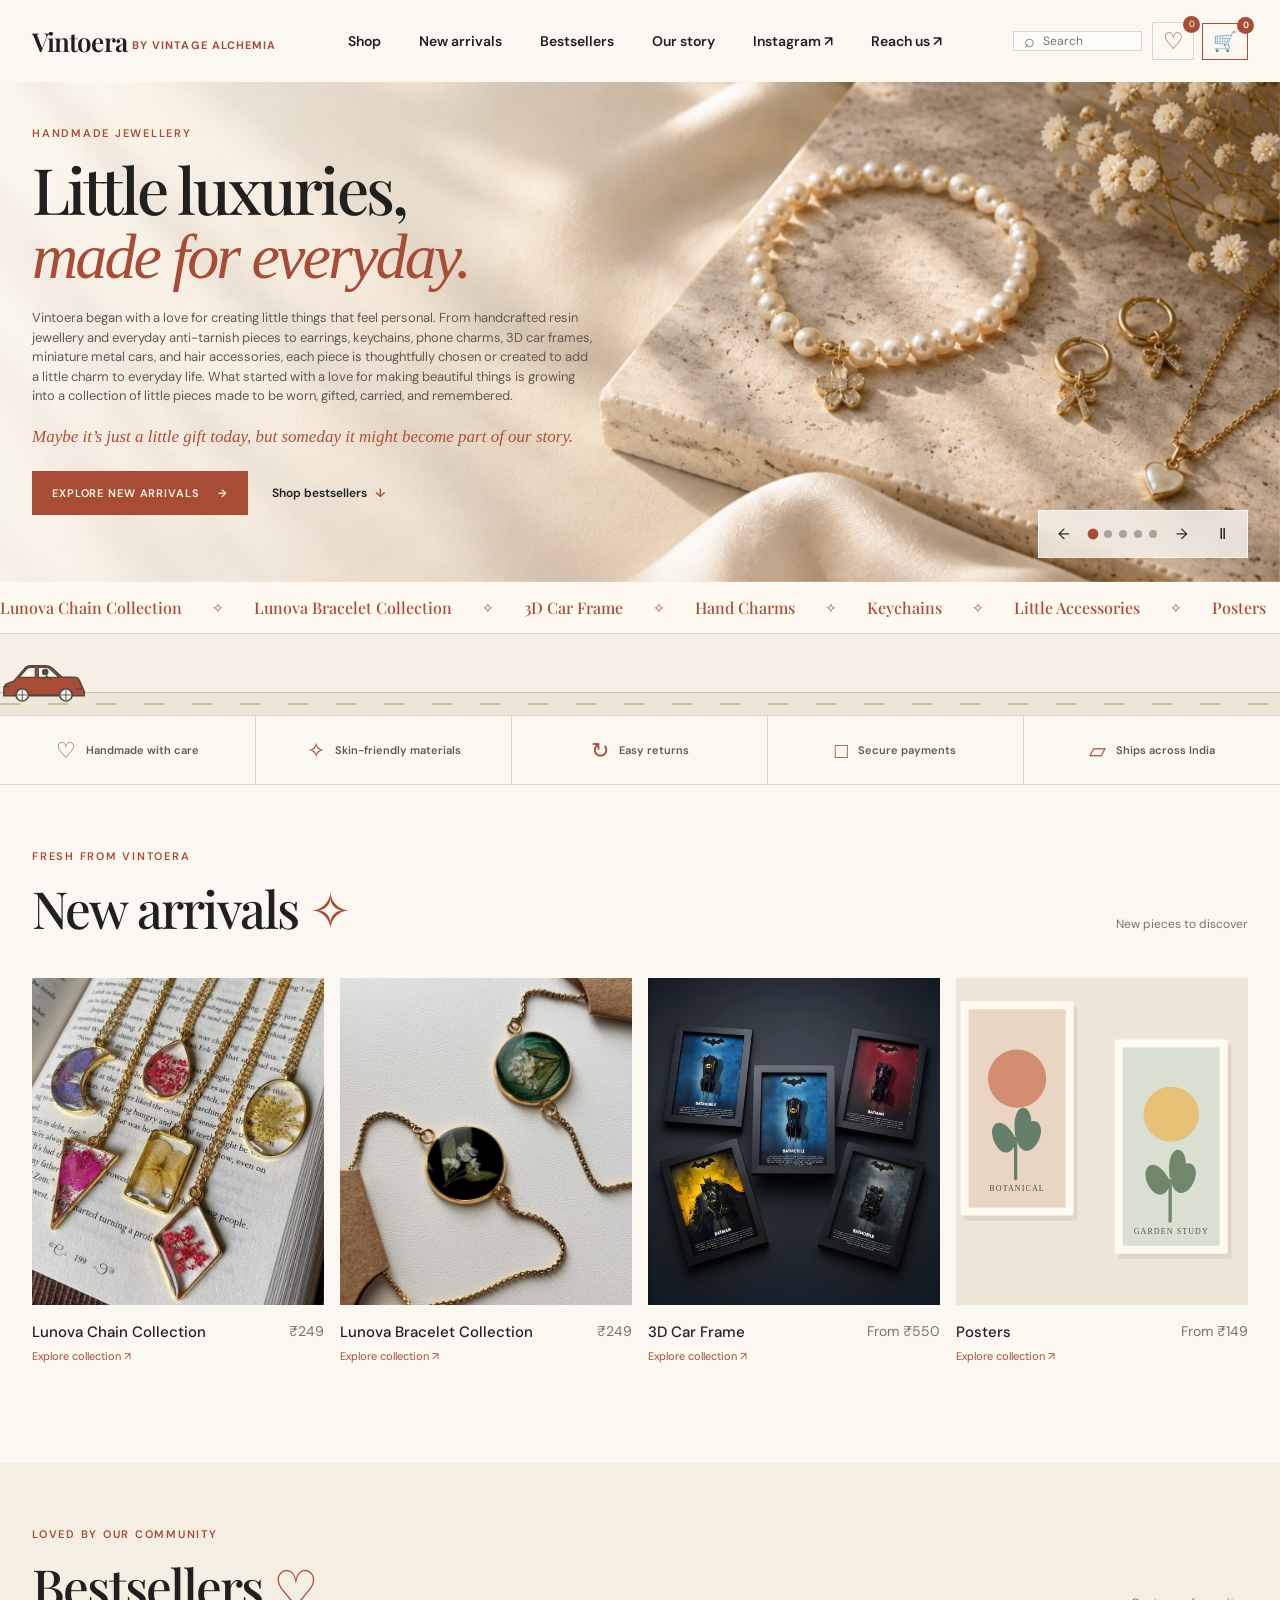
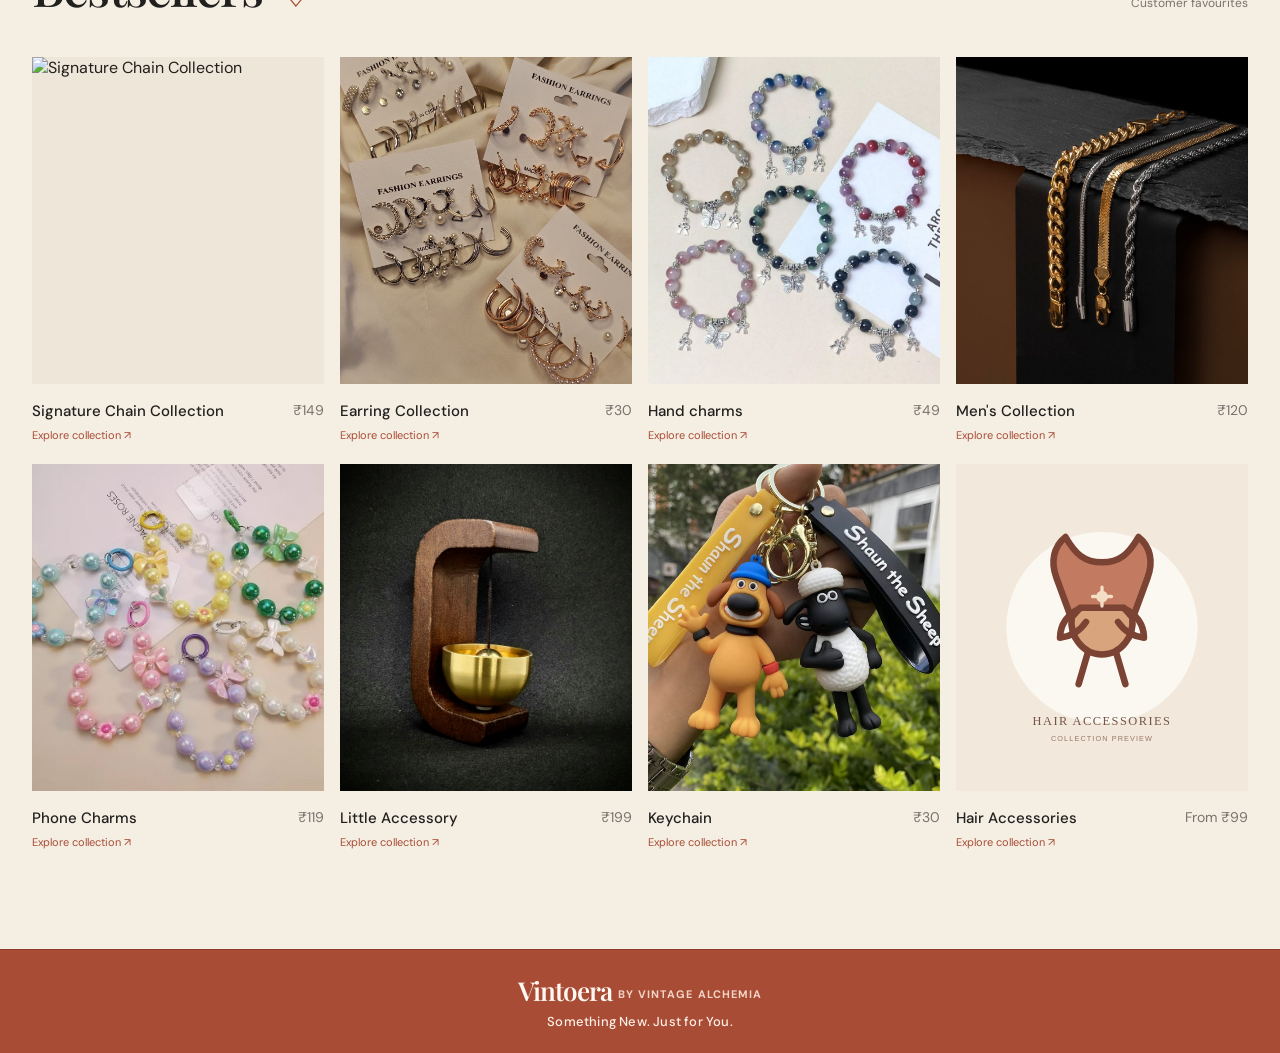
==== commit ecd35e19: "C--Users-demurugan-OneDrive---Gigamon-Inc-Desktop-Vintoera" ====
--- a/index.html
+++ b/index.html
@@ -19,13 +19,17 @@
             <a href="#bestsellers">Bestsellers</a>
             <a href="#about">Our story</a>
             <a href="https://www.instagram.com/vintoera?stkn=NDZ3bmsxb2o0eTZz" target="_blank" rel="noreferrer">Instagram <span aria-hidden="true">↗</span></a>
+            <a href="https://wa.me/917708564234" target="_blank" rel="noreferrer">Reach us <span aria-hidden="true">↗</span></a>
         </nav>
         <div class="header-tools">
             <form class="search-box" id="product-search-form" role="search">
                 <button type="submit" aria-label="Search products">⌕</button>
                 <input id="product-search" type="search" placeholder="Search" aria-label="Search products">
             </form>
-            <button class="cart-button" type="button" aria-label="Shopping cart" onclick="window.location.href='checkout.html'"><span class="cart-icon" aria-hidden="true">🛒</span><span class="cart-badge" id="cart-count">0</span></button>
+            <div class="header-actions">
+                <a class="header-icon-button" href="wishlist.html" aria-label="Wishlist"><span aria-hidden="true">♡</span><span class="cart-badge" id="wishlist-count">0</span></a>
+                <button class="cart-button" type="button" aria-label="Shopping cart" onclick="window.location.href='checkout.html'"><span class="cart-icon" aria-hidden="true">🛒</span><span class="cart-badge" id="cart-count">0</span></button>
+            </div>
         </div>
     </header>
     <main>
@@ -190,6 +194,10 @@
                         <div class="product-image"><img src="Keychain front image 2.jpg" alt="Handmade keychain"></div>
                         <div class="product-info"><h3>Keychain</h3><p>₹30</p><span class="view-link">Explore collection <span aria-hidden="true">↗</span></span></div>
                     </a>
+                    <a class="product-card" href="product.html?product=hair-accessories">
+                        <div class="product-image"><img src="hair-accessory-preview.svg" alt="Hair accessories collection preview"></div>
+                        <div class="product-info"><h3>Hair Accessories</h3><p>From ₹99</p><span class="view-link">Explore collection <span aria-hidden="true">↗</span></span></div>
+                    </a>
                 </div>
             </section>
             <p class="search-empty" id="search-empty" role="status" hidden>No products match your search.</p>
@@ -197,8 +205,7 @@
     </main>
     <footer class="site-footer">
         <a class="brand" href="index.html">Vintoera <span>by Vintage Alchemia</span></a>
-        <p>Made for your daily rituals.</p>
-        <a href="https://wa.me/917708564234" target="_blank" rel="noreferrer">Chat with us on WhatsApp <span aria-hidden="true">↗</span></a>
+        <p>Something New. Just for You.</p>
     </footer>
     <script>
         const searchInput = document.getElementById('product-search');
@@ -207,6 +214,9 @@
         const cartCount = document.getElementById('cart-count');
         const cartItems = JSON.parse(localStorage.getItem('vintoera-cart') || '[]');
         cartCount.textContent = cartItems.reduce((sum, item) => sum + (item.quantity || 1), 0);
+        const wishlistCount = document.getElementById('wishlist-count');
+        const storedWishlist = JSON.parse(localStorage.getItem('vintoera-wishlist') || '[]');
+        wishlistCount.textContent = Array.isArray(storedWishlist) ? storedWishlist.length : 0;
 
         function filterProducts() {
             const query = searchInput.value.trim().toLowerCase();
--- a/style.css
+++ b/style.css
@@ -5,27 +5,34 @@
     --sand: #eee6d8;
     --line: #ded6c9;
     --accent: #a84c35;
+    --display-font: 'Playfair Display', serif;
+    --body-font: 'DM Sans', sans-serif;
 }
 
 * { box-sizing: border-box; }
 html, body { overflow-x: hidden; }
 html { scroll-behavior: smooth; }
-body { margin: 0; color: var(--ink); background: var(--paper); font-family: 'DM Sans', sans-serif; }
+body { margin: 0; color: var(--ink); background: var(--paper); font-family: var(--body-font); }
 a { color: inherit; text-decoration: none; }
 .site-header { width: min(1330px, calc(100% - 64px)); margin: auto; padding: 20px 0; display: flex; align-items: center; justify-content: space-between; }
-.brand { color: var(--ink); font-family: 'Playfair Display', serif; font-size: 26px; font-weight: 600; letter-spacing: .01em; }
-.brand span { color: var(--accent); font-family: 'DM Sans', sans-serif; font-size: .42em; font-weight: 700; letter-spacing: .1em; text-transform: uppercase; vertical-align: middle; }
+.brand { color: var(--ink); font-family: var(--display-font); font-size: 26px; font-weight: 600; letter-spacing: -.035em; }
+.brand span { color: var(--accent); font-family: var(--body-font); font-size: .42em; font-weight: 700; letter-spacing: .1em; text-transform: uppercase; vertical-align: middle; }
 .site-nav { display: flex; gap: 8px; align-items: center; color: var(--ink); font-size: 14px; font-weight: 600; }
 .site-nav a { padding: 11px 14px; border: 1px solid transparent; transition: .2s ease; }
 .site-nav a:hover { color: var(--accent); border-color: var(--accent); background: #fff8d9; }
 .site-nav a:hover, .back-link:hover, .site-footer a:hover { color: var(--accent); }
 .header-tools { display: flex; align-items: center; gap: 10px; }
+.header-actions { display: inline-flex; align-items: center; gap: 8px; }
+.header-icon-button { position: relative; width: 42px; height: 38px; display: inline-flex; align-items: center; justify-content: center; border: 1px solid var(--line); color: var(--accent); font-size: 23px; line-height: 1; }
+.header-icon-button:hover, .header-icon-button.active { border-color: var(--accent); background: #fff8d9; }
+.header-icon-button .cart-badge { position: absolute; top: -7px; right: -7px; min-width: 17px; height: 17px; font-size: 9px; }
 .search-box { display: flex; align-items: center; gap: 6px; padding: 0 10px; border: 1px solid var(--line); background: rgba(255, 255, 255, .45); color: var(--muted); }
 .search-box button { padding: 0; border: 0; color: inherit; background: transparent; font: inherit; font-size: 18px; line-height: 1; cursor: pointer; }
 .search-box input { width: 90px; border: 0; outline: 0; color: var(--ink); background: transparent; font: inherit; font-size: 12px; }
 .search-box input::placeholder { color: var(--muted); }
 .cart-button, .add-cart { border: 1px solid var(--accent); color: var(--accent); background: transparent; font: inherit; cursor: pointer; }
-.cart-button { display: inline-flex; align-items: center; gap: 8px; padding: 8px 10px; font-size: 12px; font-weight: 600; }
+.cart-button { position: relative; display: inline-flex; align-items: center; gap: 8px; padding: 8px 10px; font-size: 12px; font-weight: 600; }
+.cart-button .cart-badge { position: absolute; top: -7px; right: -7px; min-width: 17px; height: 17px; font-size: 9px; }
 .cart-icon { font-size: 19px; line-height: 1; }
 .cart-badge { display: inline-flex; min-width: 19px; height: 19px; padding: 0 5px; align-items: center; justify-content: center; border-radius: 50%; color: #fffaf1; background: var(--accent); font-size: 10px; }
 .hero { min-height: 0; height: clamp(500px, 28vw, 540px); padding: 44px max(32px, calc((100% - 1330px) / 2)); position: relative; overflow: hidden; background: var(--sand); }
@@ -47,7 +54,7 @@
 .product-marquee-track { display: flex; width: max-content; animation: product-marquee-scroll 36s linear infinite; }
 .product-marquee:hover .product-marquee-track, .product-marquee:focus-within .product-marquee-track { animation-play-state: paused; }
 .product-marquee-group { display: flex; flex: 0 0 auto; align-items: center; gap: 30px; padding-right: 30px; white-space: nowrap; }
-.product-marquee-group span:not(.marquee-star) { font-family: 'Playfair Display', serif; font-size: 16px; }
+.product-marquee-group span:not(.marquee-star) { font-family: var(--display-font); font-size: 16px; font-weight: 500; }
 .product-marquee .marquee-star { font-size: 14px; }
 @keyframes product-marquee-scroll { to { transform: translateX(-50%); } }
 .home-car-lane { position: relative; height: 82px; overflow: hidden; border-bottom: 1px solid var(--line); background: #f5efe5; }
@@ -58,7 +65,7 @@
 .home-car-scene-drive { opacity: 1; animation-name: home-car-drive-scene; }
 .home-car { position: absolute; bottom: 7px; left: 0; z-index: 2; width: 92px; height: 46px; }
 .home-car-journey { --home-car-stop: calc(96% - clamp(112px, 10vw, 125px) - 30px - 92px); animation: home-car-journey 12s linear infinite; }
-.home-car-illustration { display: block; width: 100%; height: 100%; overflow: visible; }
+.home-car-illustration { display: block; width: 100%; height: 100%; overflow: visible; transform: scaleX(-1); }
 .home-car-shop { position: absolute; right: 4%; bottom: 22px; width: clamp(112px, 10vw, 125px); height: auto; stroke: #514840; stroke-width: 2; stroke-linecap: round; stroke-linejoin: round; }
 .home-car-shop-building { fill: #f3e7d4; }
 .home-car-shop-roof { fill: #a84c35; }
@@ -86,11 +93,11 @@
 @keyframes home-car-road-scroll { to { background-position-x: -48px; } }
 .eyebrow { margin: 0 0 18px; color: var(--accent); font-size: 11px; font-weight: 600; letter-spacing: .16em; text-transform: uppercase; }
 h1, h2, h3, p { margin-top: 0; }
-.hero h1 { max-width: none; margin-bottom: 20px; font-family: 'Playfair Display', serif; font-size: clamp(42px, 5vw, 66px); font-weight: 500; line-height: .98; letter-spacing: -.03em; }
+.hero h1 { max-width: none; margin-bottom: 20px; font-family: var(--display-font); font-size: clamp(42px, 5vw, 66px); font-weight: 500; line-height: .98; letter-spacing: -.045em; }
 .hero h1 em { white-space: nowrap; }
 h1 em { color: var(--accent); font-weight: 500; }
 .hero-copy { max-width: 560px; margin-bottom: 20px; color: #5f5b53; font-size: 13px; line-height: 1.5; }
-.brand-message { max-width: 580px; margin-bottom: 22px; color: #b24e36; font-family: 'Playfair Display', serif; font-size: 17px; font-style: italic; line-height: 1.35; }
+.brand-message { max-width: 580px; margin-bottom: 22px; color: #b24e36; font-family: var(--display-font); font-size: 17px; font-style: italic; line-height: 1.35; }
 .hero-actions { display: flex; align-items: center; gap: 24px; flex-wrap: wrap; }
 .hero-secondary-link { color: var(--ink); font-size: 12px; font-weight: 600; transition: color .2s ease; }
 .hero-secondary-link span { margin-left: 5px; color: var(--accent); }
@@ -107,7 +114,7 @@
 .benefits span { color: var(--accent); font-size: 22px; font-weight: 400; }
 .shop-section, .detail-page { width: min(1330px, calc(100% - 64px)); margin: auto; padding: 64px 0 100px; }
 .section-heading { display: flex; align-items: end; justify-content: space-between; margin-bottom: 42px; }
-h2 { max-width: 480px; margin-bottom: 0; font-family: 'Playfair Display', serif; font-size: clamp(34px, 4vw, 52px); font-weight: 500; line-height: 1.08; }
+h2 { max-width: 480px; margin-bottom: 0; font-family: var(--display-font); font-size: clamp(34px, 4vw, 52px); font-weight: 500; line-height: 1.08; letter-spacing: -.035em; }
 .section-heading h2 span { color: var(--accent); }
 .section-count { margin: 0 0 4px; color: var(--muted); font-size: 12px; }
 .product-grid { display: grid; grid-template-columns: repeat(4, 1fr); gap: 22px 16px; }
@@ -129,26 +136,38 @@
 .product-grid .add-cart { display: none !important; }
 .add-cart:hover, .cart-button:hover, .cart-add-detail:hover { color: #fffaf1; background: var(--accent); }
 .cart-add-detail { width: 100%; margin-bottom: 10px; color: var(--accent); border-color: var(--accent); background: transparent; cursor: pointer; }
+.wishlist-heart { position: absolute; z-index: 2; top: 14px; right: 14px; width: 44px; height: 44px; display: inline-flex; align-items: center; justify-content: center; border: 1px solid rgba(255, 250, 241, .85); border-radius: 50%; color: var(--accent); background: rgba(255, 250, 241, .92); font: 28px/1 var(--body-font); cursor: pointer; box-shadow: 0 2px 12px rgba(32, 32, 30, .12); }
+.wishlist-heart:hover:not(:disabled), .wishlist-heart[aria-pressed="true"] { color: #fffaf1; background: var(--accent); }
+.wishlist-heart:disabled { opacity: .55; cursor: not-allowed; }
 .quantity-picker { display: flex; width: 132px; margin-bottom: 10px; border: 1px solid var(--line); }
 .quantity-picker button, .quantity-picker span { width: 44px; height: 36px; display: inline-flex; align-items: center; justify-content: center; border: 0; color: var(--ink); background: transparent; font: inherit; }
 .quantity-picker button { font-size: 20px; cursor: pointer; }
 .quantity-picker button:hover { color: var(--accent); background: #fff8d9; }
 .quantity-picker span { border-right: 1px solid var(--line); border-left: 1px solid var(--line); font-size: 13px; font-weight: 600; }
 .cart-row small { margin-left: 8px; color: var(--muted); font-size: 11px; }
-.site-footer { padding: 34px max(32px, calc((100% - 1180px) / 2)); border-top: 1px solid var(--line); display: flex; align-items: center; justify-content: space-between; color: var(--muted); font-size: 12px; }
-.site-footer p { margin: 0; }
+.site-footer { min-height: 104px; padding: 16px 20px; border-top: 1px solid #8d3c2a; display: flex; align-items: center; justify-content: center; flex-direction: column; gap: 5px; color: #fff8f2; background: var(--accent); font-size: 12px; }
+.site-footer .brand { color: #fff8f2; }
+.site-footer .brand span { color: #f3d5c7; }
+.site-footer p { margin: 0; color: #fff0e7; font-family: var(--body-font); font-size: 13px; font-weight: 500; letter-spacing: .015em; }
 .back-link { color: var(--muted); font-size: 13px; }
-.detail-page { padding-top: 48px; }
-.breadcrumb { display: block; margin-bottom: 36px; color: var(--muted); font-size: 12px; }
-.product-detail { display: grid; grid-template-columns: minmax(0, 1.06fr) minmax(330px, .94fr); gap: clamp(48px, 9vw, 130px); align-items: center; }
+.detail-page { padding-top: 36px; }
+.breadcrumb { display: block; margin-bottom: 24px; color: var(--muted); font-size: 12px; }
+.product-detail { display: grid; grid-template-columns: minmax(0, 1.06fr) minmax(330px, .94fr); gap: clamp(48px, 9vw, 130px); align-items: start; }
+.product-visual { min-width: 0; }
 .detail-image { position: relative; background: var(--sand); aspect-ratio: 1 / 1.08; overflow: visible; }
-.previous-image, .next-image { position: absolute; top: 50%; width: 44px; height: 44px; border: 1px solid rgba(255, 250, 241, .8); border-radius: 50%; color: var(--ink); background: rgba(255, 250, 241, .88); font: 28px/1 'DM Sans', sans-serif; cursor: pointer; transform: translateY(-50%); }
+.product-image-actions { display: flex; flex-direction: column; gap: 12px; padding-top: 14px; }
+.product-image-actions .quantity-picker { margin-bottom: 0; }
+.product-image-actions .quantity-subtotal { max-width: none; margin-bottom: 0; }
+.product-action-buttons { display: grid; grid-template-columns: 1fr 1fr; gap: 10px; }
+.product-action-buttons .cart-add-detail { min-width: 0; margin: 0; padding: 12px 8px; }
+.product-action-buttons .whatsapp-button { min-width: 0; width: 100%; margin: 0; padding: 12px 8px; gap: 7px; }
+.previous-image, .next-image { position: absolute; top: 50%; width: 44px; height: 44px; border: 1px solid rgba(255, 250, 241, .8); border-radius: 50%; color: var(--ink); background: rgba(255, 250, 241, .88); font: 28px/1 var(--body-font); cursor: pointer; transform: translateY(-50%); }
 .previous-image { left: 0; transform: translate(-50%, -50%); }
 .next-image { right: 0; transform: translate(50%, -50%); }
 .previous-image:hover, .next-image:hover { color: #fffaf1; background: var(--accent); }
-.detail-copy h1 { max-width: 450px; margin-bottom: 14px; font-family: 'Playfair Display', serif; font-size: clamp(42px, 5vw, 66px); font-weight: 500; line-height: 1; }
+.detail-copy h1 { max-width: 450px; margin-bottom: 14px; font-family: var(--display-font); font-size: clamp(42px, 5vw, 66px); font-weight: 500; line-height: 1; letter-spacing: -.04em; }
 .detail-price { font-size: 16px; }
-.variant-picker { margin: 28px 0 24px; }
+.variant-picker { margin: 20px 0; }
 .variant-label { margin-bottom: 10px; font-size: 11px; font-weight: 600; letter-spacing: .12em; text-transform: uppercase; }
 .variant-options { display: grid; grid-template-columns: repeat(4, minmax(0, 1fr)); gap: 8px; }
 .variant-back-button { margin-bottom: 12px; padding: 8px 0; border: 0; color: var(--accent); background: transparent; font: inherit; font-size: 12px; cursor: pointer; }
@@ -162,21 +181,22 @@
 .whatsapp-button[aria-disabled="true"] { opacity: .55; cursor: not-allowed; }
 .quantity-subtotal { display: flex; align-items: center; justify-content: space-between; gap: 16px; max-width: 360px; margin: 0 0 18px; color: var(--muted); font-size: 13px; }
 .quantity-subtotal strong { color: var(--accent); font-size: 15px; font-weight: 600; }
-.rule { width: 100%; height: 1px; margin: 28px 0; background: var(--line); }
+.rule { width: 100%; height: 1px; margin: 20px 0; background: var(--line); }
 .detail-copy > #product-description { max-width: 440px; color: var(--muted); font-size: 15px; line-height: 1.75; }
-.details-list { padding: 0; margin: 28px 0 34px; list-style: none; color: var(--muted); font-size: 12px; line-height: 2.2; }
+.details-list { padding: 0; margin: 20px 0 24px; list-style: none; color: var(--muted); font-size: 12px; line-height: 2; }
 .details-list li::before { content: '—'; margin-right: 10px; color: var(--accent); }
 .whatsapp-button { width: 100%; color: var(--paper); background: #2c5b45; border-color: #2c5b45; }
 .instagram-link { display: block; margin-top: 20px; color: var(--muted); font-size: 12px; text-align: center; }
 .instagram-link:hover { color: var(--accent); }
 .checkout-page { width: min(1100px, calc(100% - 64px)); margin: auto; padding: 70px 0 110px; }
-.checkout-page h1 { margin: 0 0 42px; font-family: 'Playfair Display', serif; font-size: clamp(42px, 6vw, 70px); font-weight: 500; line-height: 1; }
+.checkout-page h1 { margin: 0 0 42px; font-family: var(--display-font); font-size: clamp(42px, 6vw, 70px); font-weight: 500; line-height: 1; letter-spacing: -.04em; }
 .checkout-layout { display: grid; grid-template-columns: minmax(0, 1.2fr) minmax(280px, .8fr); gap: 60px; align-items: start; }
 .cart-summary, .checkout-card { padding: 28px; border: 1px solid var(--line); background: rgba(255, 255, 255, .36); }
 .checkout-heading { display: flex; align-items: baseline; justify-content: space-between; gap: 20px; border-bottom: 1px solid var(--line); }
 .checkout-heading h2, .checkout-card h2 { font-size: 28px; }
 .checkout-heading span { color: var(--muted); font-size: 12px; }
 .cart-row, .cart-total { display: flex; align-items: center; justify-content: space-between; gap: 20px; padding: 17px 0; border-bottom: 1px solid var(--line); font-size: 14px; }
+.cart-row { display: grid; grid-template-columns: 56px minmax(0, 1fr) auto; align-items: center; gap: 12px; }
 .cart-item-details { flex: 1; display: flex; flex-direction: column; gap: 5px; }
 .cart-row strong, .cart-total strong { color: var(--accent); font-weight: 600; }
 .cart-item-details small { color: var(--muted); font-size: 11px; }
@@ -184,11 +204,36 @@
 .cart-quantity-button { width: 34px; height: 34px; border: 0; color: var(--ink); background: transparent; font: inherit; font-size: 17px; cursor: pointer; }
 .cart-quantity-button:hover { color: var(--accent); background: #fff8d9; }
 .cart-quantity-value { min-width: 30px; text-align: center; font-size: 12px; font-weight: 600; }
+.cart-row-controls { grid-column: 1 / -1; display: flex; align-items: center; justify-content: flex-end; gap: 12px; }
+.text-action { padding: 6px 0; border: 0; color: var(--accent); background: transparent; font: inherit; font-size: 11px; font-weight: 600; cursor: pointer; }
+.text-action:hover { text-decoration: underline; }
+.text-action-muted { color: var(--muted); font-weight: 500; }
+.saved-items-section { padding-top: 24px; margin-top: 28px; border-top: 1px solid var(--line); }
+.saved-items-heading { display: flex; align-items: baseline; justify-content: space-between; gap: 12px; margin-bottom: 10px; }
+.saved-items-heading h3 { margin: 0; font-family: var(--display-font); font-size: 22px; font-weight: 500; }
+.saved-items-heading span, .saved-items-empty { color: var(--muted); font-size: 12px; }
+.saved-items-empty { margin: 12px 0 0; }
+.saved-item-row { display: flex; align-items: center; gap: 12px; padding: 12px 0; border-bottom: 1px solid var(--line); font-size: 13px; }
+.saved-item-thumbnail { width: 56px; height: 56px; flex: 0 0 56px; display: grid; place-items: center; overflow: hidden; color: var(--accent); background: var(--sand); font-size: 20px; }
+.saved-item-thumbnail img { width: 100%; height: 100%; object-fit: cover; }
+.saved-item-thumbnail.image-unavailable img { display: none; }
+.saved-item-actions { display: flex; align-items: center; gap: 6px; margin-left: auto; }
+.saved-item-icon { width: 32px; height: 32px; display: inline-flex; align-items: center; justify-content: center; padding: 0; border: 1px solid var(--line); color: var(--accent); background: transparent; font: inherit; font-size: 15px; line-height: 1; cursor: pointer; }
+.saved-item-icon:hover { border-color: var(--accent); background: #fff8d9; }
+.saved-item-remove { color: var(--muted); font-size: 20px; }
+.saved-item-icon:focus-visible { outline: 2px solid var(--accent); outline-offset: 2px; }
+.wishlist-page h1 { margin-bottom: 34px; }
+.wishlist-list { padding: 26px 28px; border: 1px solid var(--line); background: rgba(255, 255, 255, .36); }
+.wishlist-item { display: flex; align-items: center; gap: 12px; padding: 16px 0; border-bottom: 1px solid var(--line); font-size: 14px; }
+.wishlist-item:last-child { border-bottom: 0; }
+.wishlist-item-details { color: var(--ink); }
+.wishlist-item-details:hover { color: var(--accent); }
 .cart-total { border-bottom: 0; font-size: 16px; }
 .empty-cart { margin: 24px 0; color: var(--muted); font-size: 14px; }
 .checkout-card p { color: var(--muted); font-size: 14px; line-height: 1.7; }
-.customer-details-form { display: flex; flex-direction: column; gap: 9px; }
-.customer-details-form label { margin-top: 8px; color: var(--ink); font-size: 12px; font-weight: 600; }
+.delivery-processing-note { margin: 24px 0 0; padding-top: 14px; border-top: 1px solid var(--line); color: var(--accent); font-family: var(--display-font); font-size: 16px; font-style: italic; line-height: 1.4; text-align: center; }
+.customer-details-form { display: flex; flex-direction: column; gap: 6px; }
+.customer-details-form label { margin-top: 4px; color: var(--ink); font-size: 12px; font-weight: 600; }
 .customer-details-form input, .customer-details-form textarea { width: 100%; padding: 11px 12px; border: 1px solid var(--line); border-radius: 0; color: var(--ink); background: rgba(255, 255, 255, .65); font: inherit; font-size: 13px; }
 .customer-details-form textarea { min-height: 84px; resize: vertical; }
 .customer-details-form input:focus, .customer-details-form textarea:focus { border-color: var(--accent); outline: 2px solid rgba(168, 76, 53, .15); }
@@ -207,31 +252,52 @@
     .header-tools { order: 3; width: 100%; }
     .search-box { flex: 1; }
     .search-box input { width: 100%; }
-    .hero { min-height: 610px; padding: 76px 20px 80px; }
+    .hero { height: auto; min-height: 610px; padding: 76px 20px 32px; }
     .hero-slide { object-position: 64% center; }
     .hero::after { background: linear-gradient(180deg, rgba(244, 236, 222, .98) 0%, rgba(244, 236, 222, .88) 48%, rgba(244, 236, 222, .14) 100%); }
     .hero-content { width: 100%; max-width: 420px; }
-    .hero-controls { right: 20px; bottom: 18px; }
+    .hero-controls { top: 12px; right: 12px; bottom: auto; width: fit-content; margin: 0; gap: 3px; padding: 3px 5px; }
+    .hero-slide-step, .hero-slide-toggle { width: 21px; height: 22px; font-size: 13px; }
+    .hero-slide-dots { gap: 4px; }
+    .hero-slide-dot { width: 6px; height: 6px; }
     .hero h1 { max-width: 100%; font-size: clamp(38px, 12vw, 58px); overflow-wrap: anywhere; }
     .hero h1 em { white-space: normal; }
     .hero-actions { gap: 16px; }
-    .benefits { grid-template-columns: repeat(2, 1fr); }
-    .benefits div { min-height: 60px; font-size: 10px; }
-    .benefits div:last-child { grid-column: 1 / -1; border-top: 1px solid var(--line); }
-    .shop-section, .detail-page { padding: 70px 0 80px; }
-    .section-heading { align-items: start; gap: 24px; flex-direction: column; margin-bottom: 30px; }
+    .benefits { grid-template-columns: repeat(6, minmax(0, 1fr)); }
+    .benefits div { grid-column: span 2; min-height: 48px; padding: 8px 5px; gap: 6px; font-size: 9px; }
+    .benefits div:nth-child(4) { grid-column: 2 / span 2; border-top: 1px solid var(--line); }
+    .benefits div:last-child { grid-column: 4 / span 2; border-top: 1px solid var(--line); border-right: 0; }
+    .benefits span { font-size: 18px; }
+    .shop-section { padding: 48px 0 60px; }
+    .detail-page { padding: 28px 0 52px; }
+    .breadcrumb { margin-bottom: 20px; }
+    .section-heading { align-items: start; gap: 18px; flex-direction: column; margin-bottom: 24px; }
     .product-grid { grid-template-columns: repeat(2, minmax(0, 1fr)); gap: 30px 14px; }
     .product-card { padding: 8px; border: 1px solid var(--line); background: rgba(255, 255, 255, .28); }
     .product-image { aspect-ratio: 1 / 1; }
-    .site-footer { padding: 28px 20px; align-items: flex-start; flex-direction: column; gap: 14px; }
-    .site-footer p { display: none; }
+    .site-footer { min-height: 0; padding: 16px 12px; gap: 5px; }
+    .site-footer .brand { font-size: 20px; white-space: nowrap; }
+    .site-footer .brand span { font-size: .36em; }
+    .site-footer p { font-size: 11px; white-space: nowrap; }
     .checkout-page { width: min(100% - 40px, 540px); padding: 52px 0 80px; }
     .checkout-layout { grid-template-columns: 1fr; gap: 24px; }
-    .product-detail { grid-template-columns: 1fr; gap: 46px; }
+    .cart-row-controls { width: 100%; justify-content: space-between; }
+    .wishlist-list { padding: 18px; }
+    .saved-item-thumbnail { width: 48px; height: 48px; flex-basis: 48px; }
+    .saved-item-row, .wishlist-item { gap: 8px; }
+    .saved-item-actions { gap: 4px; }
+    .saved-item-icon { width: 30px; height: 30px; }
+    .product-detail { grid-template-columns: 1fr; gap: 28px; }
     .detail-image { aspect-ratio: 1 / 1.05; }
+    .product-image-actions { padding-top: 12px; gap: 10px; }
+    .product-action-buttons { gap: 8px; }
+    .product-action-buttons .cart-add-detail, .product-action-buttons .whatsapp-button { padding: 11px 6px; font-size: 10px; }
+    .variant-picker { margin: 18px 0; }
+    .rule { margin: 16px 0; }
+    .details-list { margin: 16px 0 20px; }
     .detail-copy h1 { font-size: 50px; }
     .variant-options { grid-template-columns: repeat(2, minmax(0, 1fr)); }
-    .shop-section.bestsellers-section { width: 100%; padding: 70px 20px 80px; }
+    .shop-section.bestsellers-section { width: 100%; padding: 48px 20px 60px; }
 }
 
 @media (max-width: 430px) {
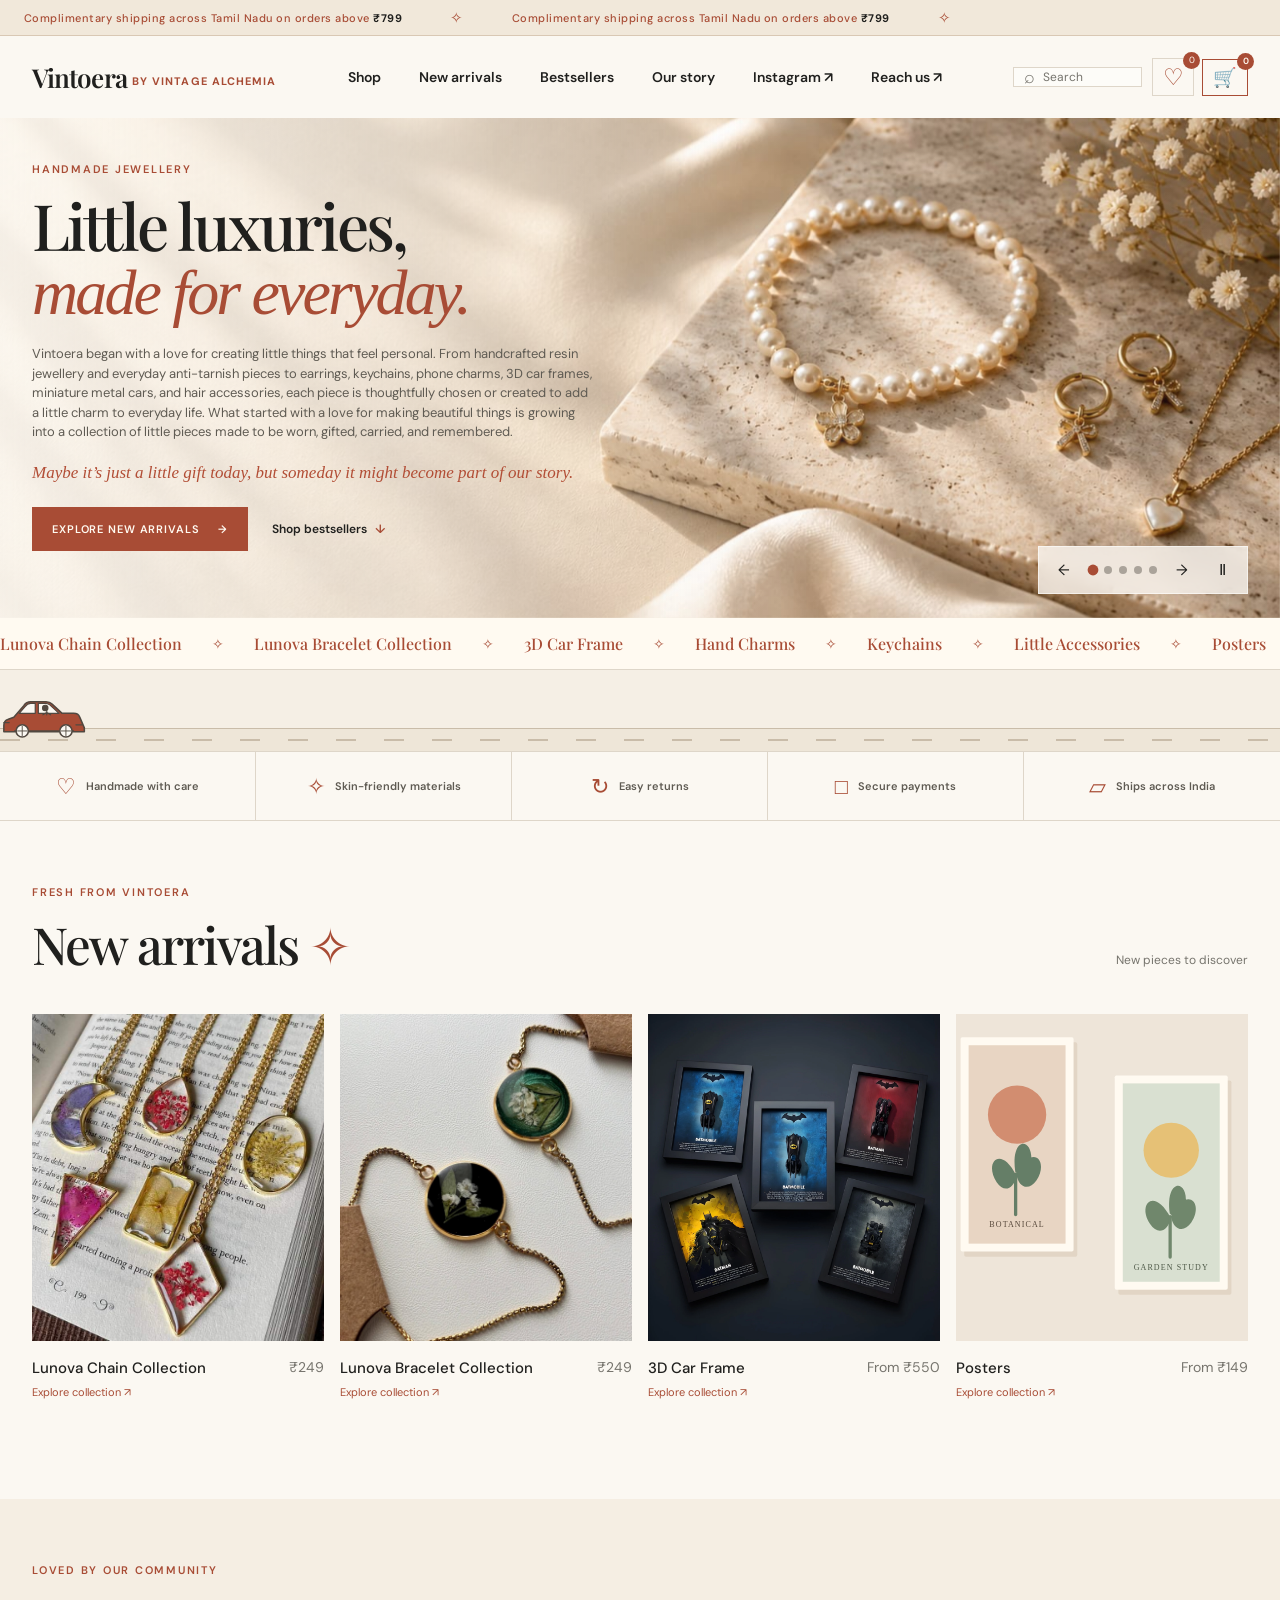
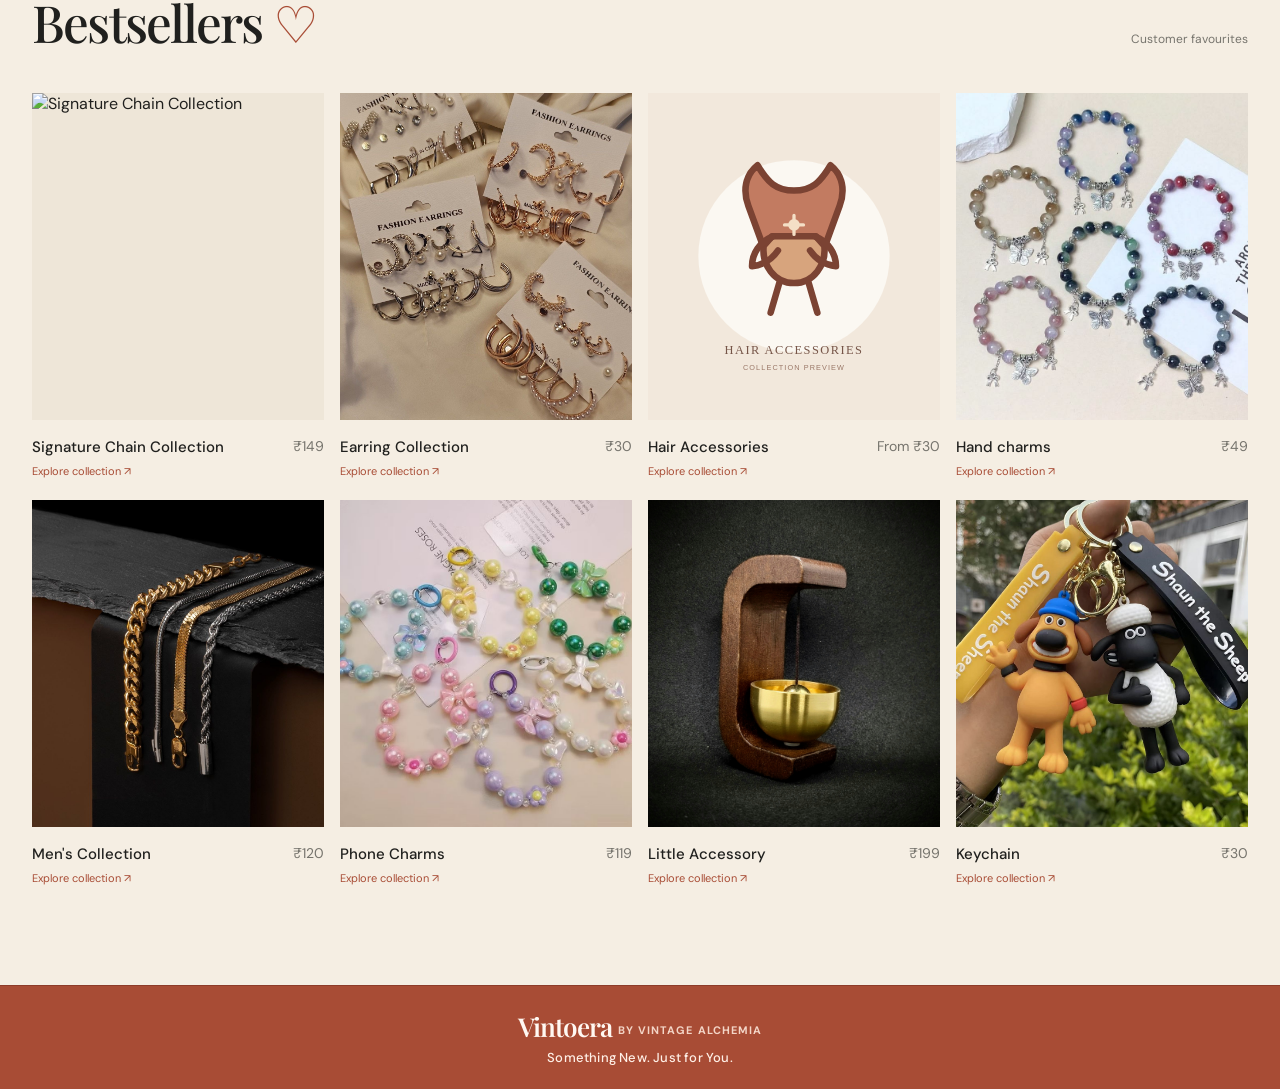
==== commit a56bc5cb: "C--Users-demurugan-OneDrive---Gigamon-Inc-Desktop-Vintoera" ====
--- a/index.html
+++ b/index.html
@@ -11,6 +11,14 @@
     <link rel="stylesheet" href="style.css">
 </head>
 <body>
+    <div class="shipping-announcement" role="note" aria-label="Complimentary shipping across Tamil Nadu on orders above ₹799">
+        <div class="shipping-announcement-track" aria-hidden="true">
+            <span>Complimentary shipping across Tamil Nadu on orders above <strong>₹799</strong></span>
+            <span class="shipping-announcement-star">✧</span>
+            <span>Complimentary shipping across Tamil Nadu on orders above <strong>₹799</strong></span>
+            <span class="shipping-announcement-star">✧</span>
+        </div>
+    </div>
     <header class="site-header">
         <a class="brand" href="index.html" aria-label="Vintoera by Vintage Alchemia home">Vintoera <span>by Vintage Alchemia</span></a>
         <nav class="site-nav" aria-label="Main navigation">
@@ -154,7 +162,7 @@
                         <div class="product-image"><img src="IMG_1676 (1).webp" alt="Batman miniature car frames"></div>
                         <div class="product-info"><h3>3D Car Frame</h3><p>From ₹550</p><span class="view-link">Explore collection <span aria-hidden="true">↗</span></span></div>
                     </a>
-                    <a class="product-card" href="product.html?product=poster-collection">
+                    <a class="product-card" href="product.html?product=poster-collection" data-search-variants="A3 Poster Collection|A4 Poster Collection|Mini Poster Set" data-search-variant-param="posterSize">
                         <div class="product-image"><img src="poster-collection-preview.svg" alt="Botanical poster collection preview"></div>
                         <div class="product-info"><h3>Posters</h3><p>From ₹149</p><span class="view-link">Explore collection <span aria-hidden="true">↗</span></span></div>
                     </a>
@@ -174,6 +182,10 @@
                         <div class="product-image"><img src="Earring collection image.jpg" alt="Handmade earring collection"></div>
                         <div class="product-info"><h3>Earring Collection</h3><p>₹30</p><span class="view-link">Explore collection <span aria-hidden="true">↗</span></span></div>
                     </a>
+                    <a class="product-card" href="product.html?product=hair-accessories">
+                        <div class="product-image"><img src="hair-accessory-preview.svg" alt="Hair accessories collection preview"></div>
+                        <div class="product-info"><h3>Hair Accessories</h3><p>From ₹30</p><span class="view-link">Explore collection <span aria-hidden="true">↗</span></span></div>
+                    </a>
                     <a class="product-card" href="product.html?product=bracelet-chain">
                         <div class="product-image"><img src="Hand charm image.jpg" alt="Colourful beaded hand charm bracelets"></div>
                         <div class="product-info"><h3>Hand charms</h3><p>₹49</p><span class="view-link">Explore collection <span aria-hidden="true">↗</span></span></div>
@@ -182,7 +194,7 @@
                         <div class="product-image"><img src="Men accessories front image.jpg" alt="Men's accessories collection"></div>
                         <div class="product-info"><h3>Men's Collection</h3><p>₹120</p><span class="view-link">Explore collection <span aria-hidden="true">↗</span></span></div>
                     </a>
-                    <a class="product-card" href="product.html?product=phone-charms">
+                    <a class="product-card" href="product.html?product=phone-charms" data-search-variants="Pastel Stars|Flower Garden|Rainbow Stars|Pink &amp; Green Stars|Sweet Hearts|Colourful Flowers|Butterfly Garden|Lemon Hearts|Heart &amp; Flower|Soft Blue Hearts">
                         <div class="product-image"><img src="Phone charms front image final.jpg" alt="Colourful handmade phone charms"></div>
                         <div class="product-info"><h3>Phone Charms</h3><p>₹119</p><span class="view-link">Explore collection <span aria-hidden="true">↗</span></span></div>
                     </a>
@@ -193,10 +205,6 @@
                     <a class="product-card" href="product.html?product=resin-keychain">
                         <div class="product-image"><img src="Keychain front image 2.jpg" alt="Handmade keychain"></div>
                         <div class="product-info"><h3>Keychain</h3><p>₹30</p><span class="view-link">Explore collection <span aria-hidden="true">↗</span></span></div>
-                    </a>
-                    <a class="product-card" href="product.html?product=hair-accessories">
-                        <div class="product-image"><img src="hair-accessory-preview.svg" alt="Hair accessories collection preview"></div>
-                        <div class="product-info"><h3>Hair Accessories</h3><p>From ₹99</p><span class="view-link">Explore collection <span aria-hidden="true">↗</span></span></div>
                     </a>
                 </div>
             </section>
@@ -218,19 +226,83 @@
         const storedWishlist = JSON.parse(localStorage.getItem('vintoera-wishlist') || '[]');
         wishlistCount.textContent = Array.isArray(storedWishlist) ? storedWishlist.length : 0;
 
+        function editDistance(first, second) {
+            const distances = Array.from({ length: first.length + 1 }, (_, row) =>
+                Array.from({ length: second.length + 1 }, (_, column) => row === 0 ? column : column === 0 ? row : 0)
+            );
+            for (let row = 1; row <= first.length; row += 1) {
+                for (let column = 1; column <= second.length; column += 1) {
+                    const substitutionCost = first[row - 1] === second[column - 1] ? 0 : 1;
+                    distances[row][column] = Math.min(
+                        distances[row - 1][column] + 1,
+                        distances[row][column - 1] + 1,
+                        distances[row - 1][column - 1] + substitutionCost
+                    );
+                    if (row > 1 && column > 1 && first[row - 1] === second[column - 2] && first[row - 2] === second[column - 1]) {
+                        distances[row][column] = Math.min(distances[row][column], distances[row - 2][column - 2] + 1);
+                    }
+                }
+            }
+            return distances[first.length][second.length];
+        }
+
+        function searchTermMatches(queryTerm, productTerms) {
+            return productTerms.some((productTerm) => {
+                if (productTerm.includes(queryTerm)) return true;
+                if (queryTerm.length < 4 || productTerm.length < 4) return false;
+                const distance = editDistance(queryTerm, productTerm);
+                const maximumDistance = Math.max(queryTerm.length, productTerm.length) >= 8 ? 2 : 1;
+                return distance <= maximumDistance;
+            });
+        }
+
+        function isGenericSearchTerm(term, genericTerms) {
+            if (genericTerms.has(term)) return true;
+            if (term.length < 4) return false;
+            return [...genericTerms].some((genericTerm) => {
+                if (genericTerm.length < 4) return false;
+                const distance = editDistance(term, genericTerm);
+                return distance <= 1;
+            });
+        }
+
+        function searchTermsMatchText(queryTerms, text) {
+            const textTerms = text.toLowerCase().match(/[a-z0-9]+/g) || [];
+            return queryTerms.every((queryTerm) => searchTermMatches(queryTerm, textTerms));
+        }
+
         function filterProducts() {
-            const query = searchInput.value.trim().toLowerCase();
+            const ignoredTerms = new Set(['a', 'an', 'and', 'available', 'find', 'for', 'in', 'item', 'items', 'of', 'product', 'products', 'show', 'the']);
+            const queryTerms = (searchInput.value.toLowerCase().match(/[a-z0-9]+/g) || [])
+                .filter((term) => !isGenericSearchTerm(term, ignoredTerms));
+            const cards = [...document.querySelectorAll('.product-card')];
             let visibleProducts = 0;
-            document.querySelectorAll('.product-card').forEach((card) => {
-                const productText = `${card.querySelector('h3').textContent} ${card.querySelector('img').alt}`.toLowerCase();
-                const matches = !query || productText.includes(query);
+            cards.forEach((card) => {
+                const sectionTitle = card.closest('.collection-section')?.querySelector('.section-heading h2')?.textContent || '';
+                const originalHref = card.dataset.originalHref || card.getAttribute('href');
+                card.dataset.originalHref = originalHref;
+                const variants = (card.dataset.searchVariants || '').split('|').filter(Boolean);
+                const productText = `${card.querySelector('h3').textContent} ${card.querySelector('img').alt} ${originalHref} ${sectionTitle}`;
+                const matchingVariant = queryTerms.length
+                    ? variants.find((variant) => searchTermsMatchText(queryTerms, variant))
+                    : null;
+                const matches = queryTerms.length === 0
+                    || searchTermsMatchText(queryTerms, productText)
+                    || Boolean(matchingVariant);
                 card.hidden = !matches;
+                if (matches && matchingVariant) {
+                    const productUrl = new URL(originalHref, window.location.href);
+                    productUrl.searchParams.set(card.dataset.searchVariantParam || 'variant', matchingVariant);
+                    card.href = `${productUrl.pathname.split('/').pop()}${productUrl.search}`;
+                } else {
+                    card.href = originalHref;
+                }
                 if (matches) visibleProducts += 1;
             });
             document.querySelectorAll('.collection-section').forEach((section) => {
                 section.hidden = !section.querySelector('.product-card:not([hidden])');
             });
-            searchEmpty.hidden = visibleProducts > 0 || !query;
+            searchEmpty.hidden = visibleProducts > 0;
         }
 
         document.querySelectorAll('a[href="#new-arrivals"], a[href="#bestsellers"]').forEach((link) => {
@@ -244,6 +316,11 @@
         searchForm.addEventListener('submit', (event) => {
             event.preventDefault();
             filterProducts();
+            const visibleCards = [...document.querySelectorAll('.product-card:not([hidden])')];
+            if (visibleCards.length === 1) {
+                window.location.href = visibleCards[0].href;
+                return;
+            }
             document.getElementById('shop').scrollIntoView({ behavior: 'smooth' });
         });
 
--- a/style.css
+++ b/style.css
@@ -14,6 +14,12 @@
 html { scroll-behavior: smooth; }
 body { margin: 0; color: var(--ink); background: var(--paper); font-family: var(--body-font); }
 a { color: inherit; text-decoration: none; }
+.shipping-announcement { height: 36px; overflow: hidden; display: flex; align-items: center; border-bottom: 1px solid #d9c8b4; color: var(--accent); background: #f1e8da; font-size: 11px; font-weight: 500; letter-spacing: .045em; }
+.shipping-announcement-track { width: max-content; display: flex; align-items: center; gap: 48px; padding-left: 24px; white-space: nowrap; animation: shipping-announcement-scroll 26s linear infinite; }
+.shipping-announcement-track strong { color: var(--ink); font-weight: 700; }
+.shipping-announcement-star { color: var(--accent); font-size: 15px; }
+.shipping-announcement:hover .shipping-announcement-track { animation-play-state: paused; }
+@keyframes shipping-announcement-scroll { to { transform: translateX(-50%); } }
 .site-header { width: min(1330px, calc(100% - 64px)); margin: auto; padding: 20px 0; display: flex; align-items: center; justify-content: space-between; }
 .brand { color: var(--ink); font-family: var(--display-font); font-size: 26px; font-weight: 600; letter-spacing: -.035em; }
 .brand span { color: var(--accent); font-family: var(--body-font); font-size: .42em; font-weight: 700; letter-spacing: .1em; text-transform: uppercase; vertical-align: middle; }
@@ -204,7 +210,8 @@
 .cart-quantity-button { width: 34px; height: 34px; border: 0; color: var(--ink); background: transparent; font: inherit; font-size: 17px; cursor: pointer; }
 .cart-quantity-button:hover { color: var(--accent); background: #fff8d9; }
 .cart-quantity-value { min-width: 30px; text-align: center; font-size: 12px; font-weight: 600; }
-.cart-row-controls { grid-column: 1 / -1; display: flex; align-items: center; justify-content: flex-end; gap: 12px; }
+.cart-row-controls { grid-column: 1 / -1; display: flex; align-items: center; justify-content: space-between; gap: 12px; }
+.cart-row-actions { display: flex; align-items: center; gap: 10px; }
 .text-action { padding: 6px 0; border: 0; color: var(--accent); background: transparent; font: inherit; font-size: 11px; font-weight: 600; cursor: pointer; }
 .text-action:hover { text-decoration: underline; }
 .text-action-muted { color: var(--muted); font-weight: 500; }
@@ -232,8 +239,9 @@
 .empty-cart { margin: 24px 0; color: var(--muted); font-size: 14px; }
 .checkout-card p { color: var(--muted); font-size: 14px; line-height: 1.7; }
 .delivery-processing-note { margin: 24px 0 0; padding-top: 14px; border-top: 1px solid var(--line); color: var(--accent); font-family: var(--display-font); font-size: 16px; font-style: italic; line-height: 1.4; text-align: center; }
-.customer-details-form { display: flex; flex-direction: column; gap: 6px; }
-.customer-details-form label { margin-top: 4px; color: var(--ink); font-size: 12px; font-weight: 600; }
+.checkout-card h2 { margin: 0 0 16px; }
+.customer-details-form { display: flex; flex-direction: column; gap: 4px; }
+.customer-details-form label { margin-top: 2px; color: var(--ink); font-size: 12px; font-weight: 600; }
 .customer-details-form input, .customer-details-form textarea { width: 100%; padding: 11px 12px; border: 1px solid var(--line); border-radius: 0; color: var(--ink); background: rgba(255, 255, 255, .65); font: inherit; font-size: 13px; }
 .customer-details-form textarea { min-height: 84px; resize: vertical; }
 .customer-details-form input:focus, .customer-details-form textarea:focus { border-color: var(--accent); outline: 2px solid rgba(168, 76, 53, .15); }
@@ -245,6 +253,8 @@
 
 @media (max-width: 720px) {
     .site-header, .shop-section, .detail-page { width: min(100% - 40px, 540px); }
+    .shipping-announcement { height: 34px; font-size: 10px; }
+    .shipping-announcement-track { gap: 30px; padding-left: 16px; }
     .site-header { padding: 18px 0; flex-wrap: wrap; gap: 10px; }
     .site-nav { gap: 0; font-size: 10px; }
     .site-nav a { padding: 8px 6px; }
@@ -312,6 +322,8 @@
 @media (prefers-reduced-motion: reduce) {
     html { scroll-behavior: auto; }
     *, *::before, *::after { animation-duration: .01ms !important; animation-iteration-count: 1 !important; transition-duration: .01ms !important; }
+    .shipping-announcement-track { width: 100%; justify-content: center; padding: 0 12px; animation: none; }
+    .shipping-announcement-track span:nth-of-type(n+3) { display: none; }
     .home-car-scene { animation: none; }
     .home-car-scene-drive { display: none; }
     .home-car-scene-shop { opacity: 1; }
